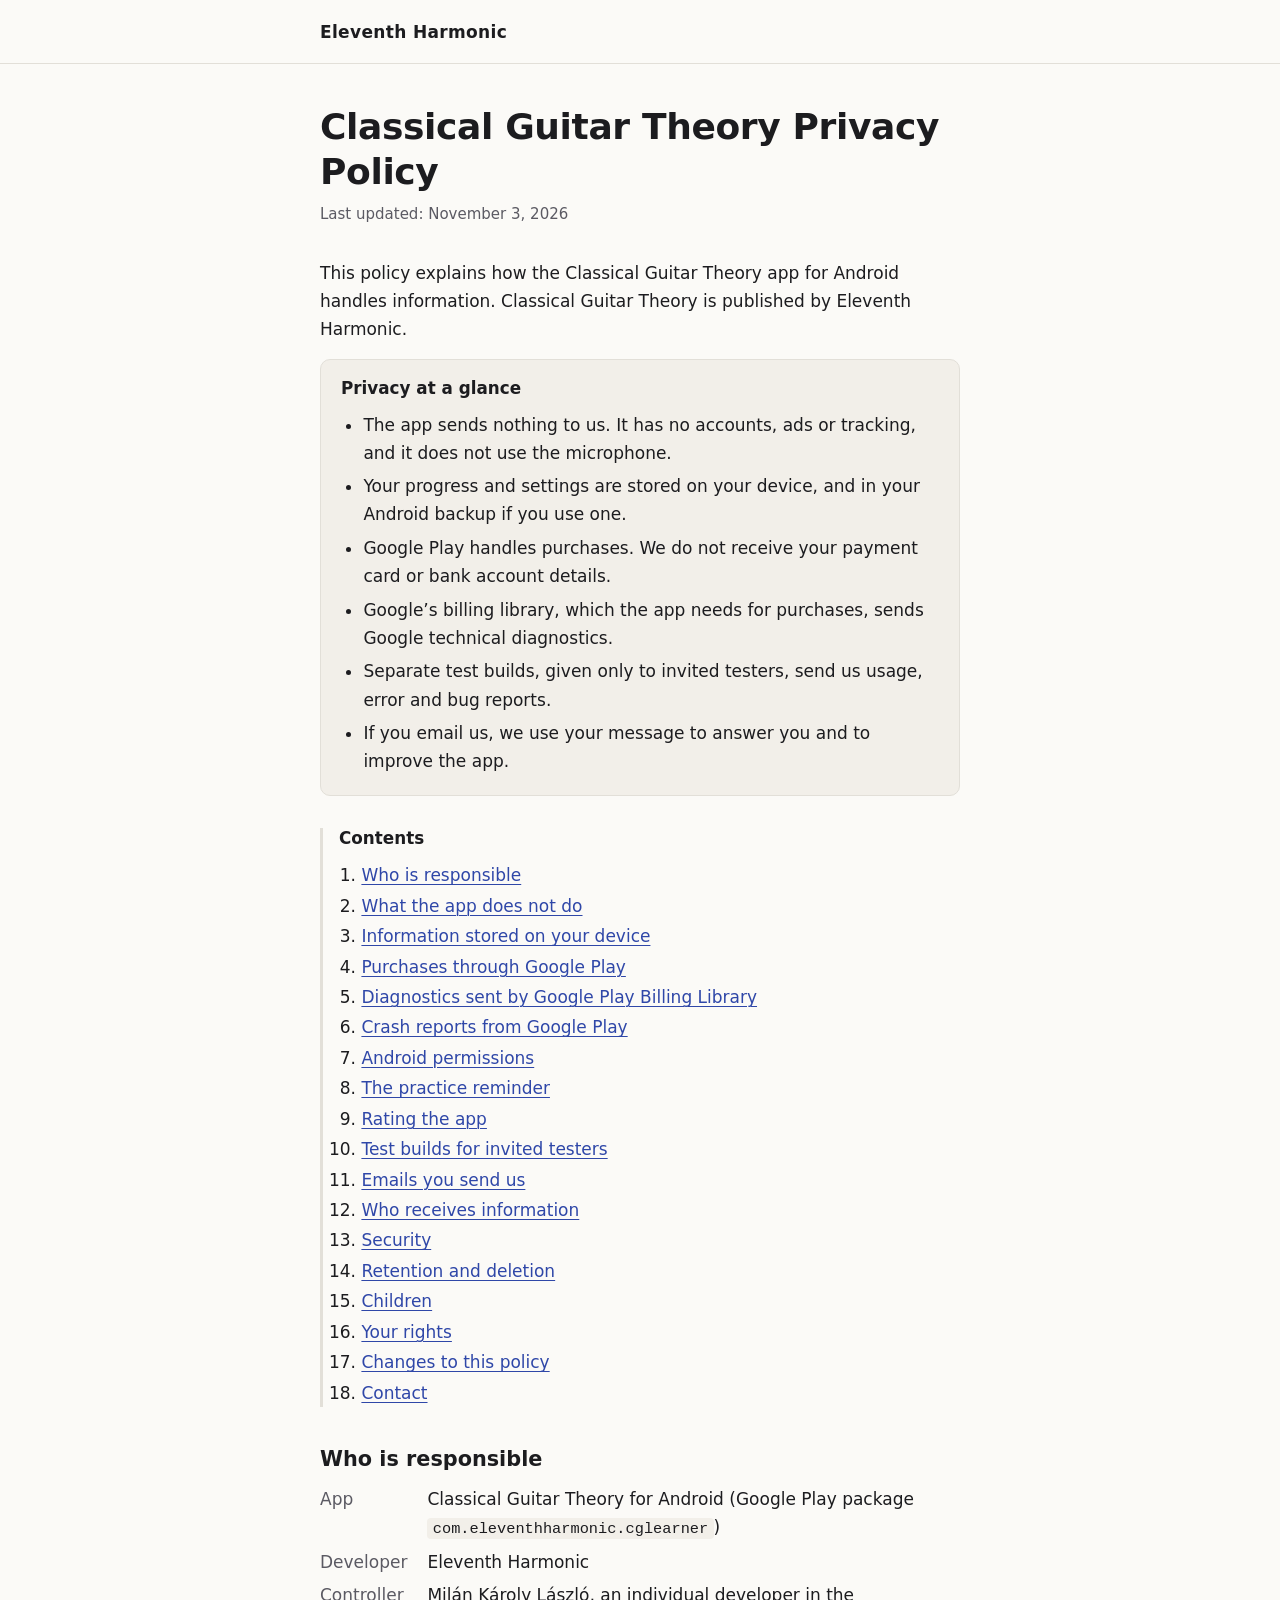
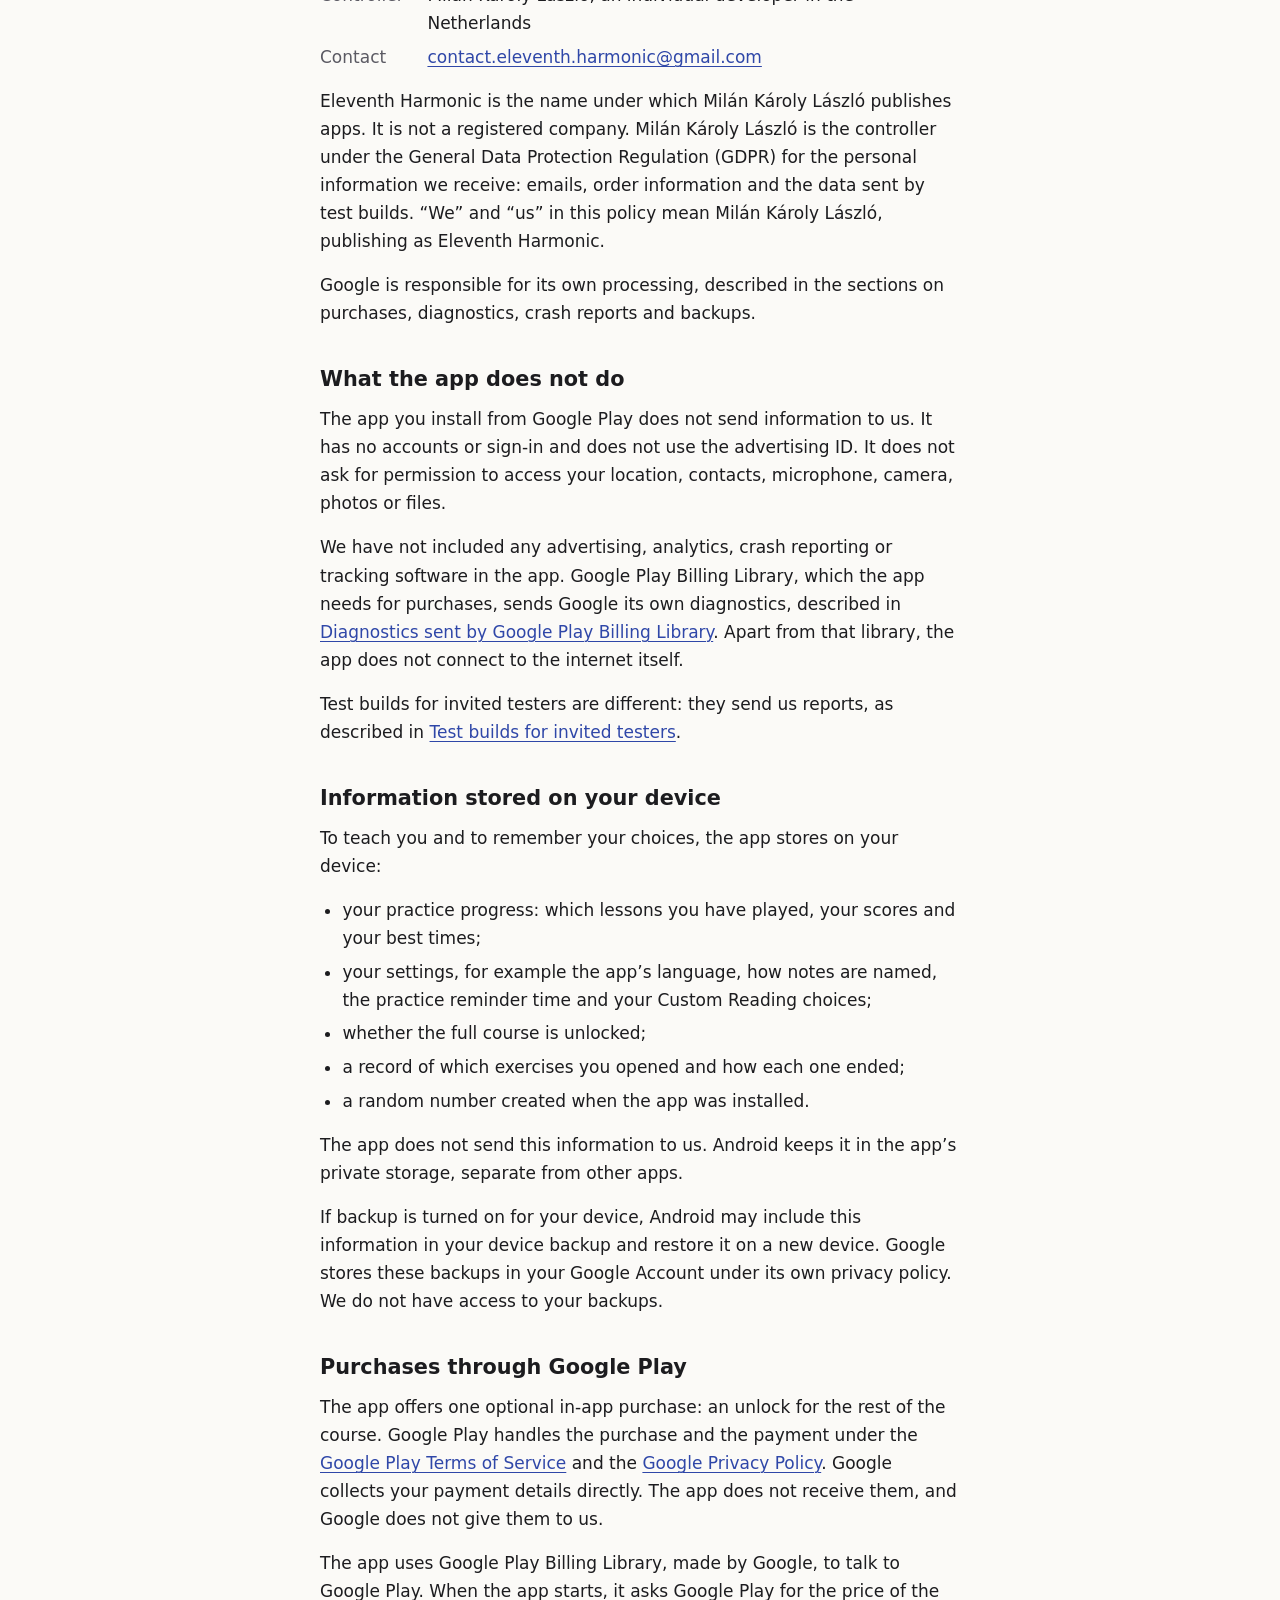
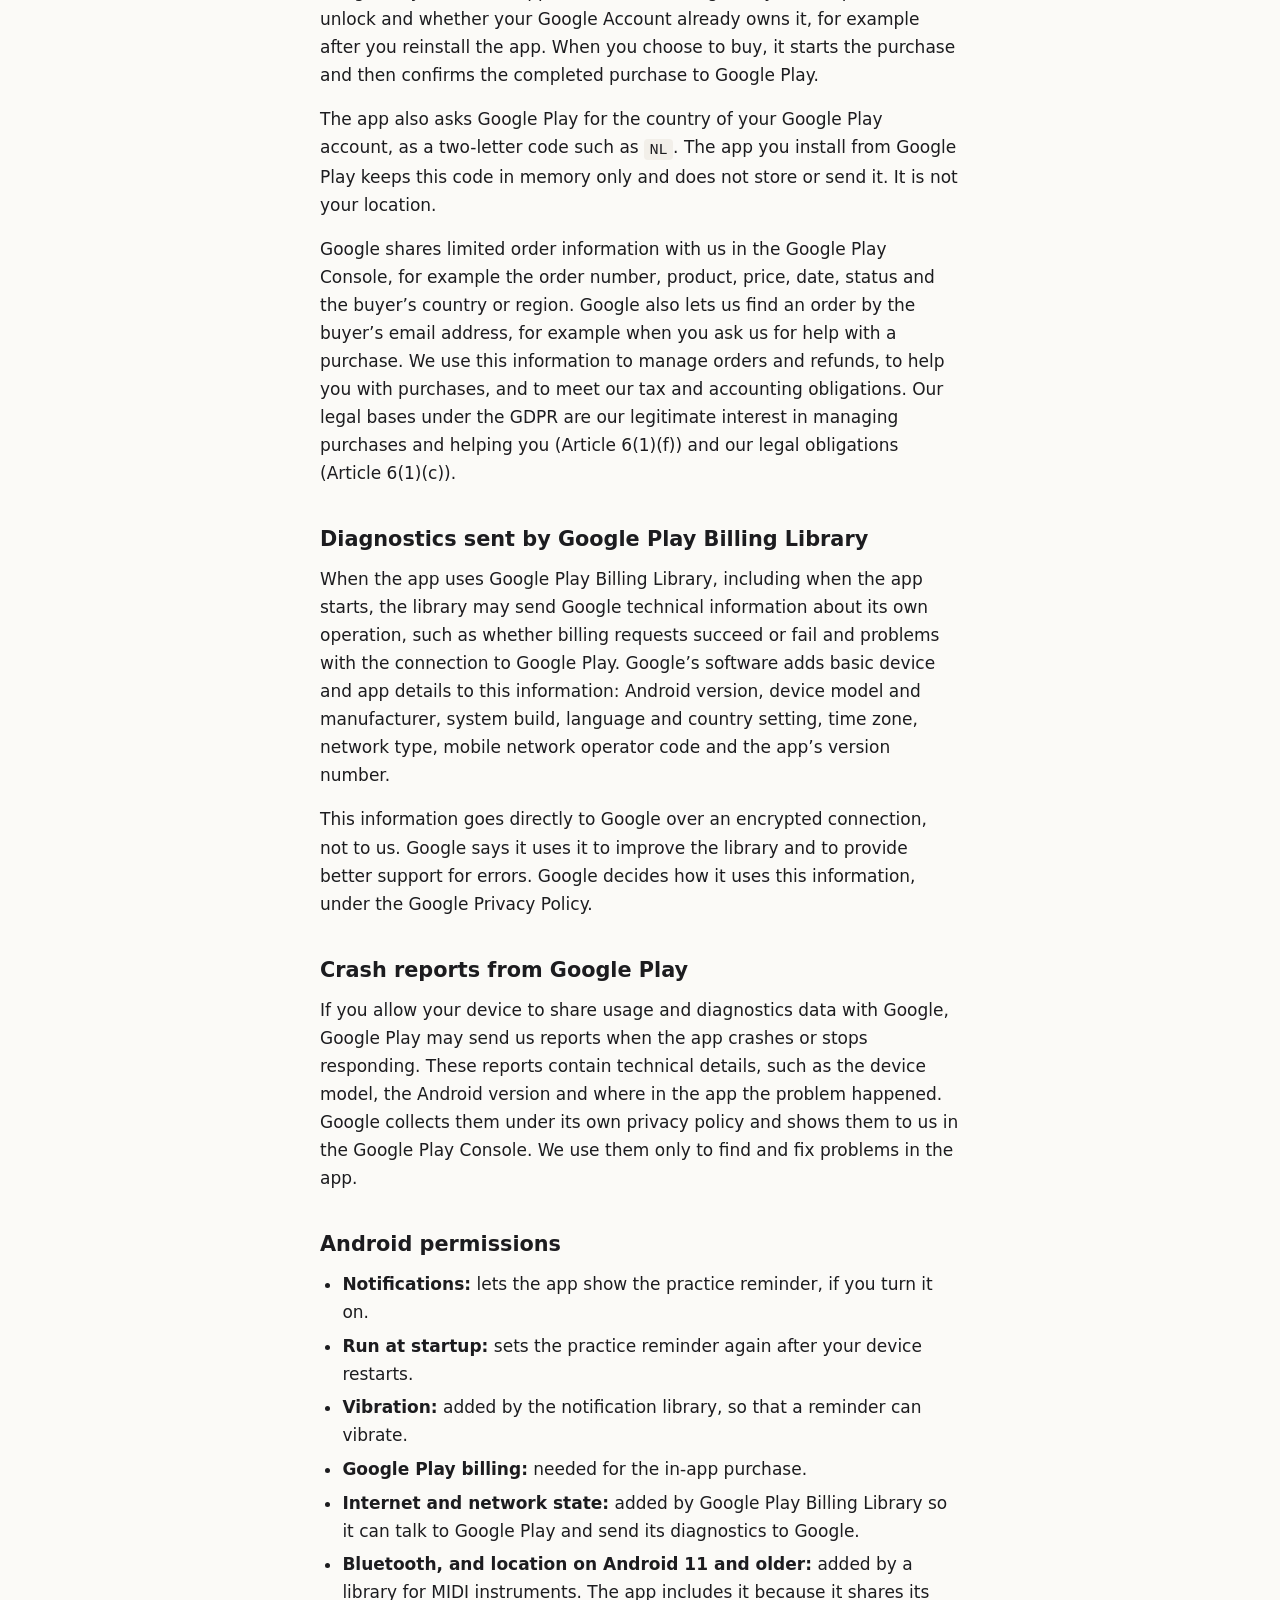
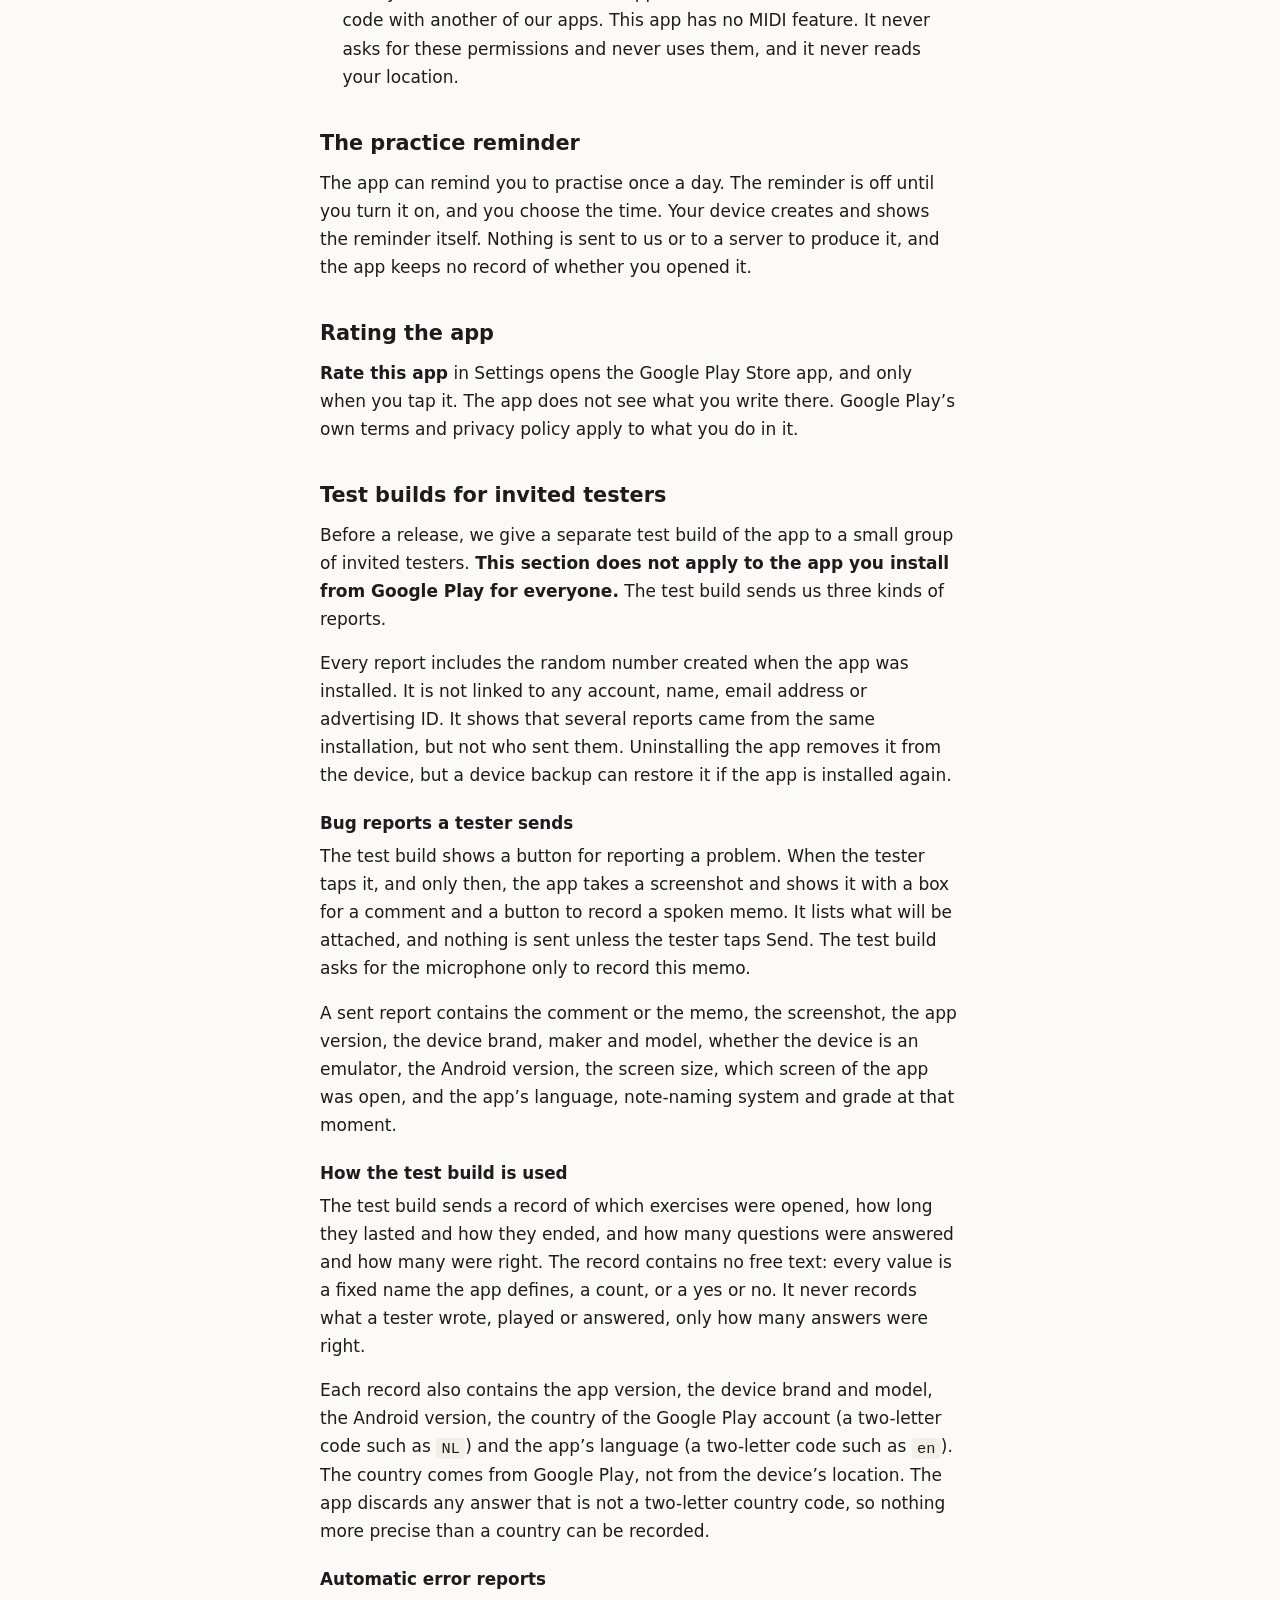
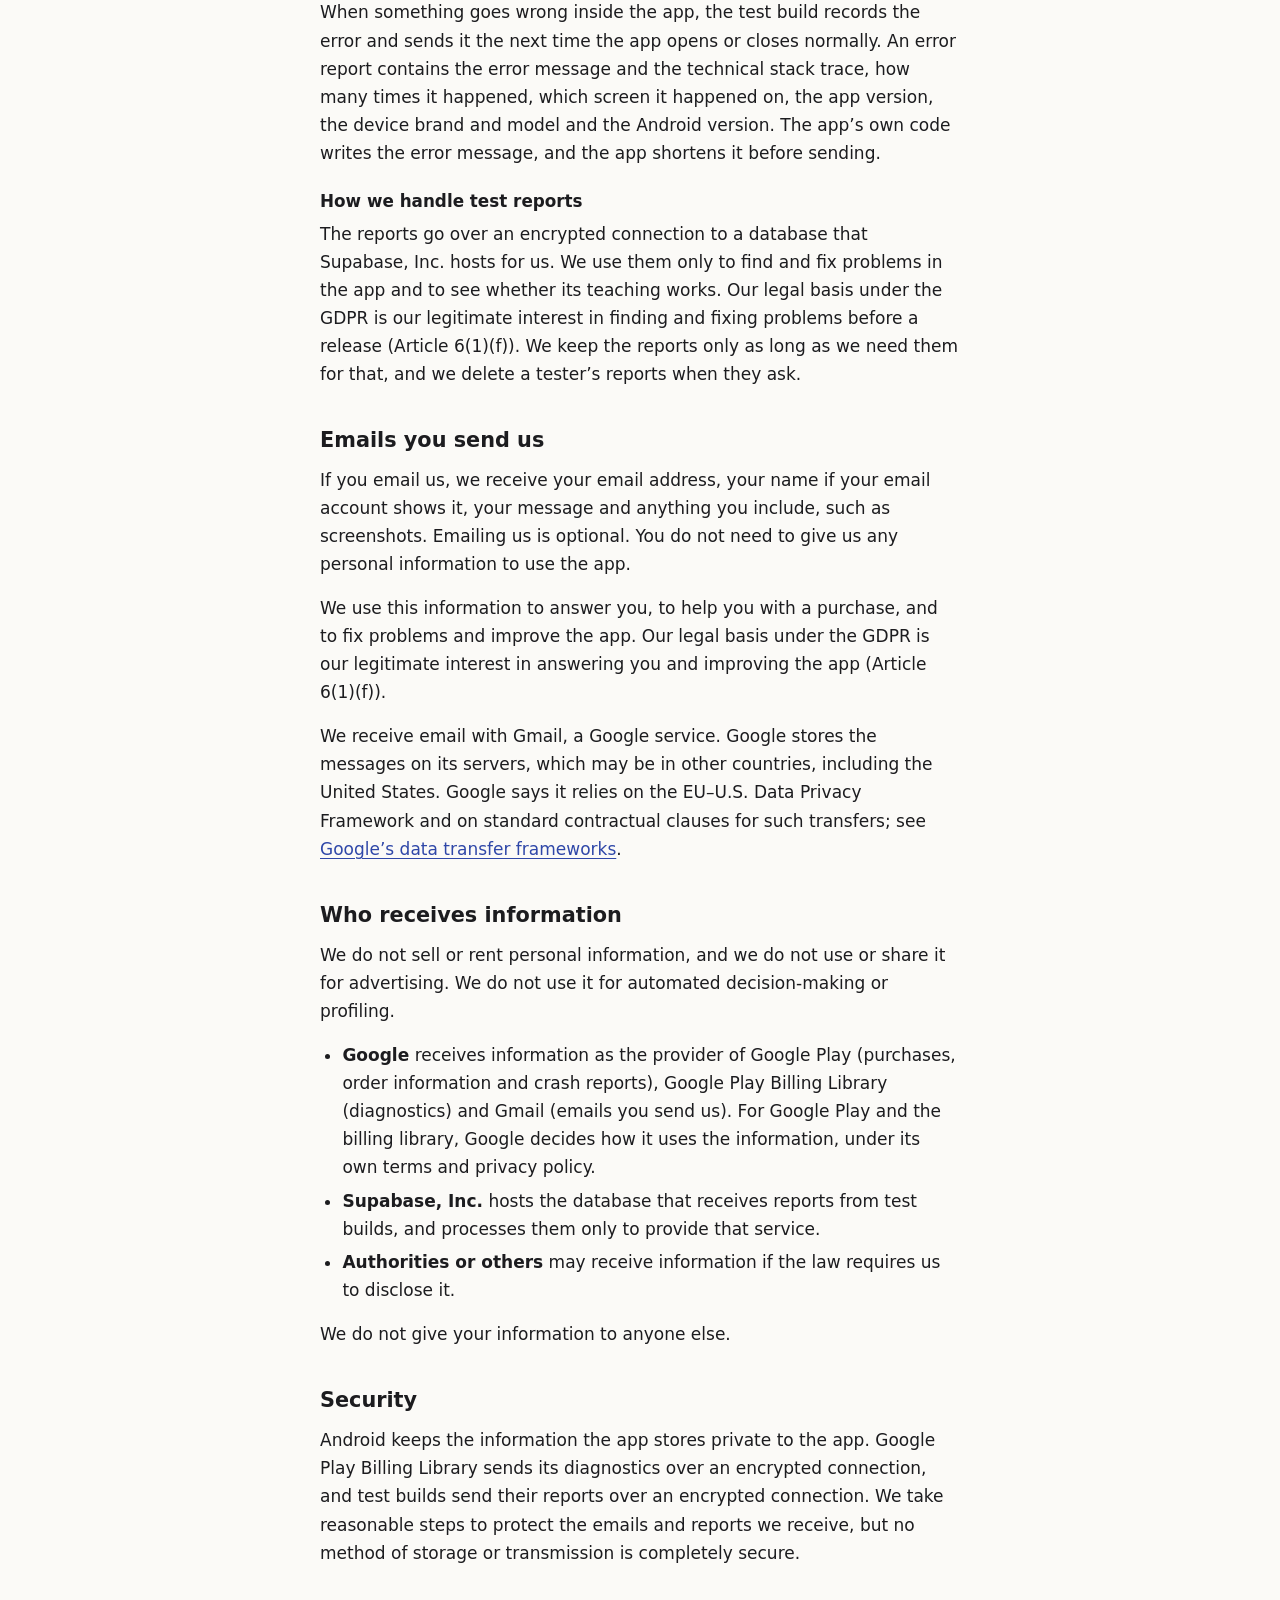
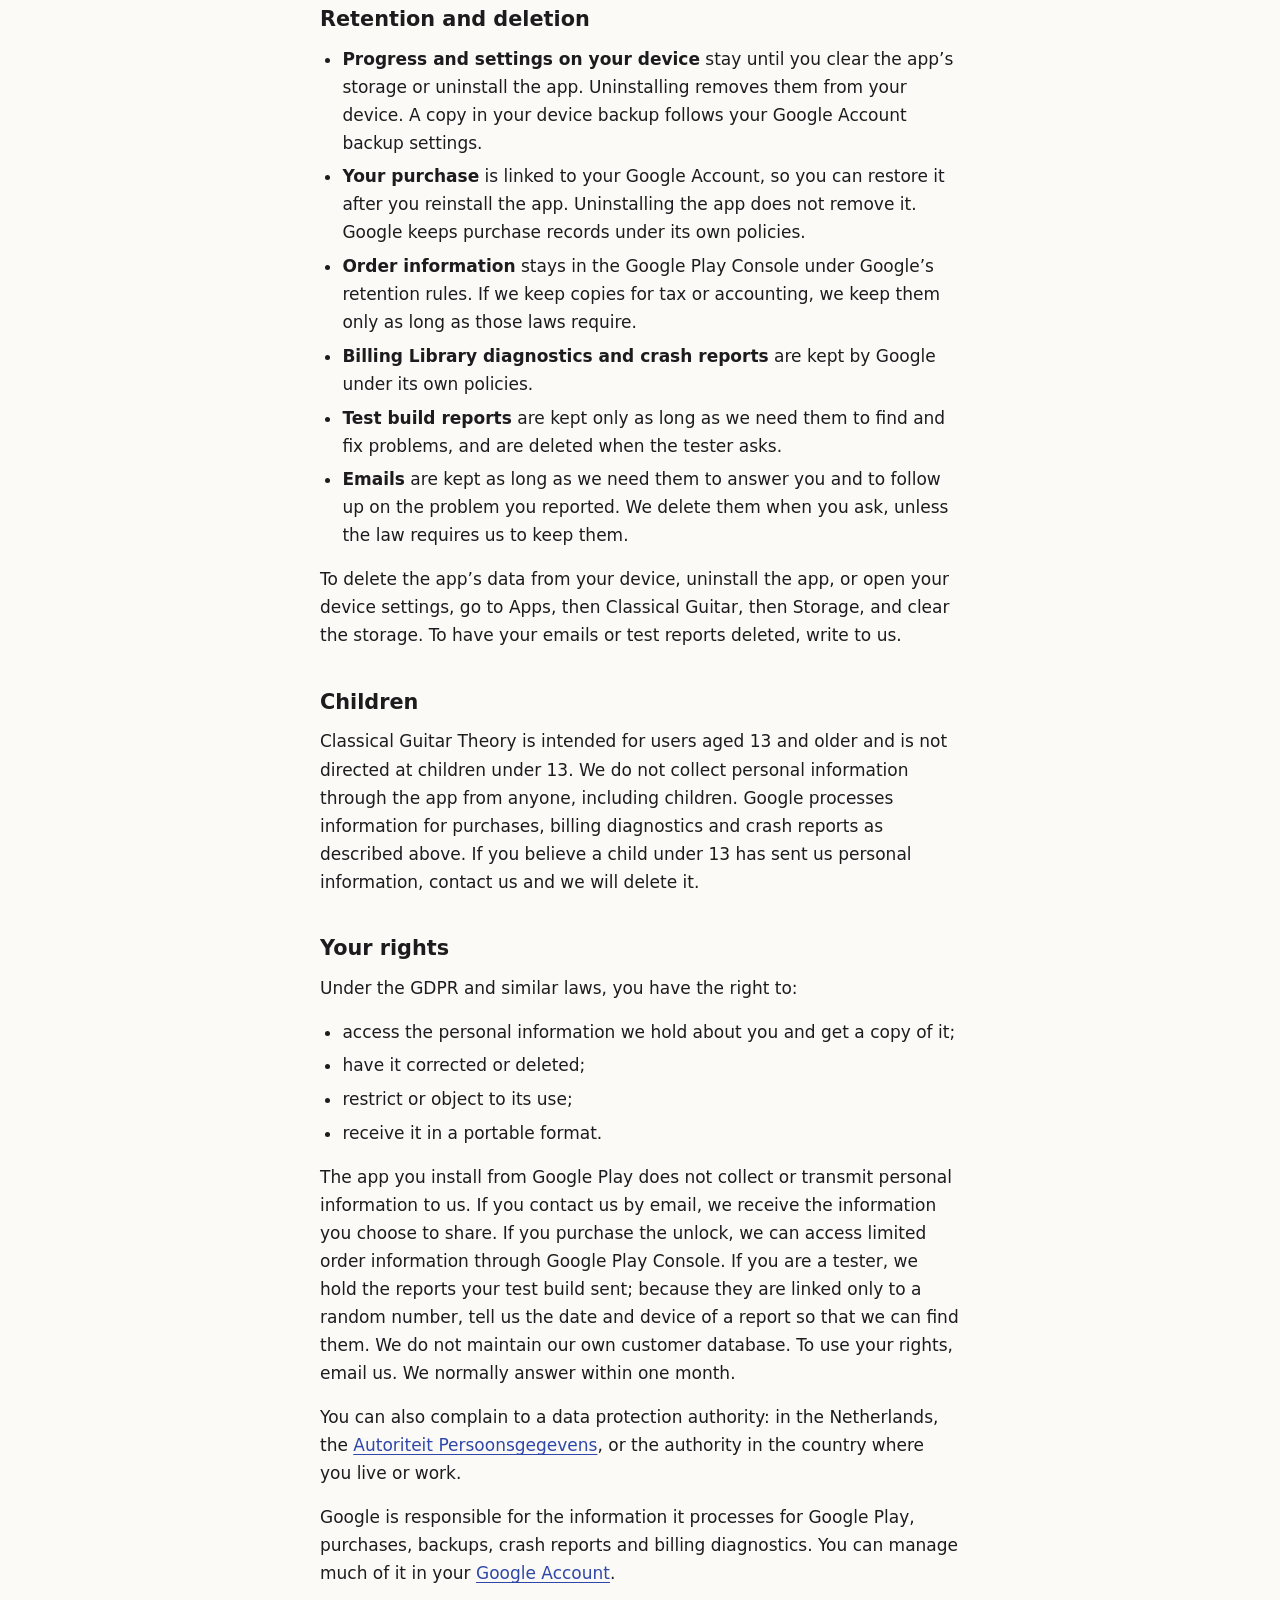
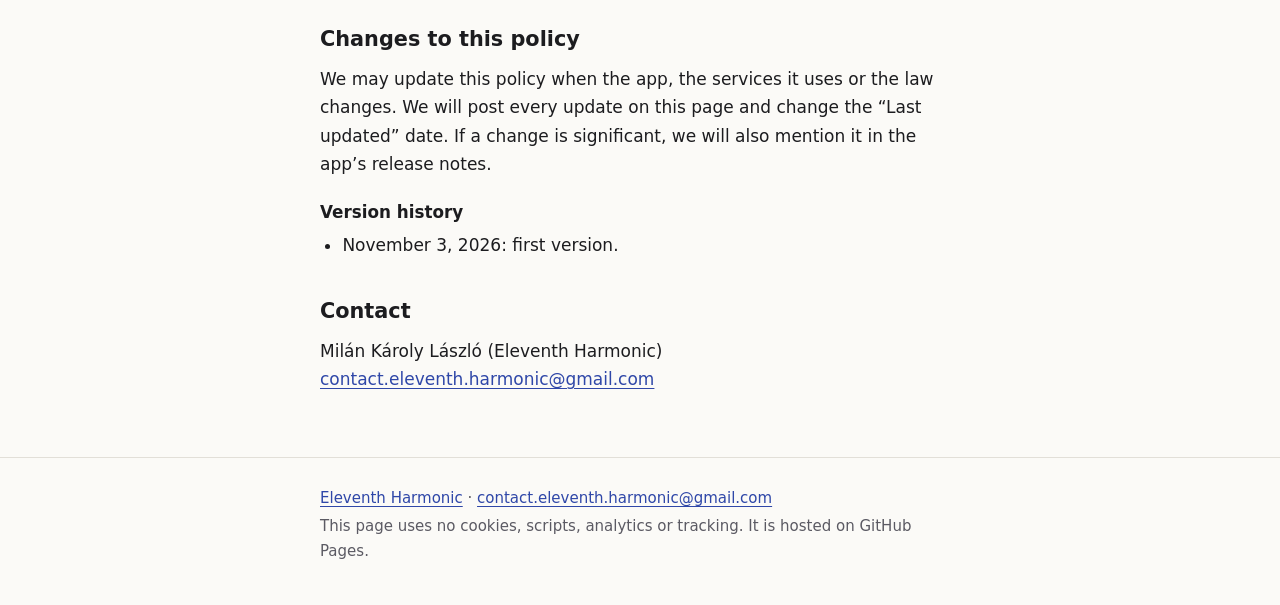
==== classical-guitar-theory/privacy/index.html @ ba1bc0c9 "Privacy policy: Classical Guitar Theory Co-Authored-By: Claude Opus 5.5 <noreply@anthropic.com>" ====
<!doctype html>
<html lang="en">
<head>
  <meta charset="utf-8">
  <meta name="viewport" content="width=device-width, initial-scale=1">
  <meta name="color-scheme" content="light dark">
  <title>Classical Guitar Theory Privacy Policy · Eleventh Harmonic</title>
  <meta name="description" content="How the Classical Guitar Theory app for Android handles your information.">
  <link rel="canonical" href="https://eleventh-harmonic.github.io/classical-guitar-theory/privacy/">
  <link rel="icon" href="../../assets/favicon.svg" type="image/svg+xml">
  <link rel="stylesheet" href="../../assets/style.css">
</head>
<body>
  <a class="skip-link" href="#main">Skip to content</a>

  <header class="site-header">
    <div class="wrap">
      <a class="brand" href="../../">Eleventh Harmonic</a>
    </div>
  </header>

  <main id="main" class="wrap">
    <h1>Classical Guitar Theory Privacy Policy</h1>
    <p class="meta">Last updated: <time datetime="2026-11-03">November 3, 2026</time></p>

    <p>This policy explains how the Classical Guitar Theory app for Android handles information. Classical Guitar Theory is published by Eleventh Harmonic.</p>

    <section class="summary" aria-labelledby="summary">
      <h2 id="summary">Privacy at a glance</h2>
      <ul>
        <li>The app sends nothing to us. It has no accounts, ads or tracking, and it does not use the microphone.</li>
        <li>Your progress and settings are stored on your device, and in your Android backup if you use one.</li>
        <li>Google Play handles purchases. We do not receive your payment card or bank account details.</li>
        <li>Google’s billing library, which the app needs for purchases, sends Google technical diagnostics.</li>
        <li>Separate test builds, given only to invited testers, send us usage, error and bug reports.</li>
        <li>If you email us, we use your message to answer you and to improve the app.</li>
      </ul>
    </section>

    <nav class="toc" aria-labelledby="contents">
      <h2 id="contents">Contents</h2>
      <ol>
        <li><a href="#who-we-are">Who is responsible</a></li>
        <li><a href="#not-collected">What the app does not do</a></li>
        <li><a href="#on-device">Information stored on your device</a></li>
        <li><a href="#purchases">Purchases through Google Play</a></li>
        <li><a href="#billing-diagnostics">Diagnostics sent by Google Play Billing Library</a></li>
        <li><a href="#crash-reports">Crash reports from Google Play</a></li>
        <li><a href="#permissions">Android permissions</a></li>
        <li><a href="#notifications">The practice reminder</a></li>
        <li><a href="#links">Rating the app</a></li>
        <li><a href="#test-builds">Test builds for invited testers</a></li>
        <li><a href="#email">Emails you send us</a></li>
        <li><a href="#recipients">Who receives information</a></li>
        <li><a href="#security">Security</a></li>
        <li><a href="#retention">Retention and deletion</a></li>
        <li><a href="#children">Children</a></li>
        <li><a href="#rights">Your rights</a></li>
        <li><a href="#changes">Changes to this policy</a></li>
        <li><a href="#contact">Contact</a></li>
      </ol>
    </nav>

    <h2 id="who-we-are">Who is responsible</h2>
    <dl class="facts">
      <dt>App</dt>
      <dd>Classical Guitar Theory for Android (Google Play package <code>com.eleventhharmonic.cglearner</code>)</dd>
      <dt>Developer</dt>
      <dd>Eleventh Harmonic</dd>
      <dt>Controller</dt>
      <dd>Milán Károly László, an individual developer in the Netherlands</dd>
      <dt>Contact</dt>
      <dd><a href="mailto:contact.eleventh.harmonic@gmail.com">contact.eleventh.harmonic@gmail.com</a></dd>
    </dl>
    <p>Eleventh Harmonic is the name under which Milán Károly László publishes apps. It is not a registered company. Milán Károly László is the controller under the General Data Protection Regulation (GDPR) for the personal information we receive: emails, order information and the data sent by test builds. “We” and “us” in this policy mean Milán Károly László, publishing as Eleventh Harmonic.</p>
    <p>Google is responsible for its own processing, described in the sections on purchases, diagnostics, crash reports and backups.</p>

    <h2 id="not-collected">What the app does not do</h2>
    <p>The app you install from Google Play does not send information to us. It has no accounts or sign-in and does not use the advertising ID. It does not ask for permission to access your location, contacts, microphone, camera, photos or files.</p>
    <p>We have not included any advertising, analytics, crash reporting or tracking software in the app. Google Play Billing Library, which the app needs for purchases, sends Google its own diagnostics, described in <a href="#billing-diagnostics">Diagnostics sent by Google Play Billing Library</a>. Apart from that library, the app does not connect to the internet itself.</p>
    <p>Test builds for invited testers are different: they send us reports, as described in <a href="#test-builds">Test builds for invited testers</a>.</p>

    <h2 id="on-device">Information stored on your device</h2>
    <p>To teach you and to remember your choices, the app stores on your device:</p>
    <ul>
      <li>your practice progress: which lessons you have played, your scores and your best times;</li>
      <li>your settings, for example the app’s language, how notes are named, the practice reminder time and your Custom Reading choices;</li>
      <li>whether the full course is unlocked;</li>
      <li>a record of which exercises you opened and how each one ended;</li>
      <li>a random number created when the app was installed.</li>
    </ul>
    <p>The app does not send this information to us. Android keeps it in the app’s private storage, separate from other apps.</p>
    <p>If backup is turned on for your device, Android may include this information in your device backup and restore it on a new device. Google stores these backups in your Google Account under its own privacy policy. We do not have access to your backups.</p>

    <h2 id="purchases">Purchases through Google Play</h2>
    <p>The app offers one optional in-app purchase: an unlock for the rest of the course. Google Play handles the purchase and the payment under the <a href="https://play.google.com/about/play-terms/">Google Play Terms of Service</a> and the <a href="https://policies.google.com/privacy">Google Privacy Policy</a>. Google collects your payment details directly. The app does not receive them, and Google does not give them to us.</p>
    <p>The app uses Google Play Billing Library, made by Google, to talk to Google Play. When the app starts, it asks Google Play for the price of the unlock and whether your Google Account already owns it, for example after you reinstall the app. When you choose to buy, it starts the purchase and then confirms the completed purchase to Google Play.</p>
    <p>The app also asks Google Play for the country of your Google Play account, as a two-letter code such as <code>NL</code>. The app you install from Google Play keeps this code in memory only and does not store or send it. It is not your location.</p>
    <p>Google shares limited order information with us in the Google Play Console, for example the order number, product, price, date, status and the buyer’s country or region. Google also lets us find an order by the buyer’s email address, for example when you ask us for help with a purchase. We use this information to manage orders and refunds, to help you with purchases, and to meet our tax and accounting obligations. Our legal bases under the GDPR are our legitimate interest in managing purchases and helping you (Article 6(1)(f)) and our legal obligations (Article 6(1)(c)).</p>

    <h2 id="billing-diagnostics">Diagnostics sent by Google Play Billing Library</h2>
    <p>When the app uses Google Play Billing Library, including when the app starts, the library may send Google technical information about its own operation, such as whether billing requests succeed or fail and problems with the connection to Google Play. Google’s software adds basic device and app details to this information: Android version, device model and manufacturer, system build, language and country setting, time zone, network type, mobile network operator code and the app’s version number.</p>
    <p>This information goes directly to Google over an encrypted connection, not to us. Google says it uses it to improve the library and to provide better support for errors. Google decides how it uses this information, under the Google Privacy Policy.</p>

    <h2 id="crash-reports">Crash reports from Google Play</h2>
    <p>If you allow your device to share usage and diagnostics data with Google, Google Play may send us reports when the app crashes or stops responding. These reports contain technical details, such as the device model, the Android version and where in the app the problem happened. Google collects them under its own privacy policy and shows them to us in the Google Play Console. We use them only to find and fix problems in the app.</p>

    <h2 id="permissions">Android permissions</h2>
    <ul>
      <li><strong>Notifications:</strong> lets the app show the practice reminder, if you turn it on.</li>
      <li><strong>Run at startup:</strong> sets the practice reminder again after your device restarts.</li>
      <li><strong>Vibration:</strong> added by the notification library, so that a reminder can vibrate.</li>
      <li><strong>Google Play billing:</strong> needed for the in-app purchase.</li>
      <li><strong>Internet and network state:</strong> added by Google Play Billing Library so it can talk to Google Play and send its diagnostics to Google.</li>
      <li><strong>Bluetooth, and location on Android 11 and older:</strong> added by a library for MIDI instruments. The app includes it because it shares its code with another of our apps. This app has no MIDI feature. It never asks for these permissions and never uses them, and it never reads your location.</li>
    </ul>

    <h2 id="notifications">The practice reminder</h2>
    <p>The app can remind you to practise once a day. The reminder is off until you turn it on, and you choose the time. Your device creates and shows the reminder itself. Nothing is sent to us or to a server to produce it, and the app keeps no record of whether you opened it.</p>

    <h2 id="links">Rating the app</h2>
    <p><strong>Rate this app</strong> in Settings opens the Google Play Store app, and only when you tap it. The app does not see what you write there. Google Play’s own terms and privacy policy apply to what you do in it.</p>

    <h2 id="test-builds">Test builds for invited testers</h2>
    <p>Before a release, we give a separate test build of the app to a small group of invited testers. <strong>This section does not apply to the app you install from Google Play for everyone.</strong> The test build sends us three kinds of reports.</p>
    <p>Every report includes the random number created when the app was installed. It is not linked to any account, name, email address or advertising ID. It shows that several reports came from the same installation, but not who sent them. Uninstalling the app removes it from the device, but a device backup can restore it if the app is installed again.</p>

    <h3 id="test-bug-reports">Bug reports a tester sends</h3>
    <p>The test build shows a button for reporting a problem. When the tester taps it, and only then, the app takes a screenshot and shows it with a box for a comment and a button to record a spoken memo. It lists what will be attached, and nothing is sent unless the tester taps Send. The test build asks for the microphone only to record this memo.</p>
    <p>A sent report contains the comment or the memo, the screenshot, the app version, the device brand, maker and model, whether the device is an emulator, the Android version, the screen size, which screen of the app was open, and the app’s language, note-naming system and grade at that moment.</p>

    <h3 id="test-usage">How the test build is used</h3>
    <p>The test build sends a record of which exercises were opened, how long they lasted and how they ended, and how many questions were answered and how many were right. The record contains no free text: every value is a fixed name the app defines, a count, or a yes or no. It never records what a tester wrote, played or answered, only how many answers were right.</p>
    <p>Each record also contains the app version, the device brand and model, the Android version, the country of the Google Play account (a two-letter code such as <code>NL</code>) and the app’s language (a two-letter code such as <code>en</code>). The country comes from Google Play, not from the device’s location. The app discards any answer that is not a two-letter country code, so nothing more precise than a country can be recorded.</p>

    <h3 id="test-errors">Automatic error reports</h3>
    <p>When something goes wrong inside the app, the test build records the error and sends it the next time the app opens or closes normally. An error report contains the error message and the technical stack trace, how many times it happened, which screen it happened on, the app version, the device brand and model and the Android version. The app’s own code writes the error message, and the app shortens it before sending.</p>

    <h3 id="test-processing">How we handle test reports</h3>
    <p>The reports go over an encrypted connection to a database that Supabase, Inc. hosts for us. We use them only to find and fix problems in the app and to see whether its teaching works. Our legal basis under the GDPR is our legitimate interest in finding and fixing problems before a release (Article 6(1)(f)). We keep the reports only as long as we need them for that, and we delete a tester’s reports when they ask.</p>

    <h2 id="email">Emails you send us</h2>
    <p>If you email us, we receive your email address, your name if your email account shows it, your message and anything you include, such as screenshots. Emailing us is optional. You do not need to give us any personal information to use the app.</p>
    <p>We use this information to answer you, to help you with a purchase, and to fix problems and improve the app. Our legal basis under the GDPR is our legitimate interest in answering you and improving the app (Article 6(1)(f)).</p>
    <p>We receive email with Gmail, a Google service. Google stores the messages on its servers, which may be in other countries, including the United States. Google says it relies on the EU–U.S. Data Privacy Framework and on standard contractual clauses for such transfers; see <a href="https://policies.google.com/privacy/frameworks">Google’s data transfer frameworks</a>.</p>

    <h2 id="recipients">Who receives information</h2>
    <p>We do not sell or rent personal information, and we do not use or share it for advertising. We do not use it for automated decision-making or profiling.</p>
    <ul>
      <li><strong>Google</strong> receives information as the provider of Google Play (purchases, order information and crash reports), Google Play Billing Library (diagnostics) and Gmail (emails you send us). For Google Play and the billing library, Google decides how it uses the information, under its own terms and privacy policy.</li>
      <li><strong>Supabase, Inc.</strong> hosts the database that receives reports from test builds, and processes them only to provide that service.</li>
      <li><strong>Authorities or others</strong> may receive information if the law requires us to disclose it.</li>
    </ul>
    <p>We do not give your information to anyone else.</p>

    <h2 id="security">Security</h2>
    <p>Android keeps the information the app stores private to the app. Google Play Billing Library sends its diagnostics over an encrypted connection, and test builds send their reports over an encrypted connection. We take reasonable steps to protect the emails and reports we receive, but no method of storage or transmission is completely secure.</p>

    <h2 id="retention">Retention and deletion</h2>
    <ul>
      <li><strong>Progress and settings on your device</strong> stay until you clear the app’s storage or uninstall the app. Uninstalling removes them from your device. A copy in your device backup follows your Google Account backup settings.</li>
      <li><strong>Your purchase</strong> is linked to your Google Account, so you can restore it after you reinstall the app. Uninstalling the app does not remove it. Google keeps purchase records under its own policies.</li>
      <li><strong>Order information</strong> stays in the Google Play Console under Google’s retention rules. If we keep copies for tax or accounting, we keep them only as long as those laws require.</li>
      <li><strong>Billing Library diagnostics and crash reports</strong> are kept by Google under its own policies.</li>
      <li><strong>Test build reports</strong> are kept only as long as we need them to find and fix problems, and are deleted when the tester asks.</li>
      <li><strong>Emails</strong> are kept as long as we need them to answer you and to follow up on the problem you reported. We delete them when you ask, unless the law requires us to keep them.</li>
    </ul>
    <p>To delete the app’s data from your device, uninstall the app, or open your device settings, go to Apps, then Classical Guitar, then Storage, and clear the storage. To have your emails or test reports deleted, write to us.</p>

    <h2 id="children">Children</h2>
    <p>Classical Guitar Theory is intended for users aged 13 and older and is not directed at children under 13. We do not collect personal information through the app from anyone, including children. Google processes information for purchases, billing diagnostics and crash reports as described above. If you believe a child under 13 has sent us personal information, contact us and we will delete it.</p>

    <h2 id="rights">Your rights</h2>
    <p>Under the GDPR and similar laws, you have the right to:</p>
    <ul>
      <li>access the personal information we hold about you and get a copy of it;</li>
      <li>have it corrected or deleted;</li>
      <li>restrict or object to its use;</li>
      <li>receive it in a portable format.</li>
    </ul>
    <p>The app you install from Google Play does not collect or transmit personal information to us. If you contact us by email, we receive the information you choose to share. If you purchase the unlock, we can access limited order information through Google Play Console. If you are a tester, we hold the reports your test build sent; because they are linked only to a random number, tell us the date and device of a report so that we can find them. We do not maintain our own customer database. To use your rights, email us. We normally answer within one month.</p>
    <p>You can also complain to a data protection authority: in the Netherlands, the <a href="https://autoriteitpersoonsgegevens.nl/en">Autoriteit Persoonsgegevens</a>, or the authority in the country where you live or work.</p>
    <p>Google is responsible for the information it processes for Google Play, purchases, backups, crash reports and billing diagnostics. You can manage much of it in your <a href="https://myaccount.google.com/">Google Account</a>.</p>

    <h2 id="changes">Changes to this policy</h2>
    <p>We may update this policy when the app, the services it uses or the law changes. We will post every update on this page and change the “Last updated” date. If a change is significant, we will also mention it in the app’s release notes.</p>
    <h3 id="history">Version history</h3>
    <ul>
      <li><time datetime="2026-11-03">November 3, 2026</time>: first version.</li>
    </ul>

    <h2 id="contact">Contact</h2>
    <p>Milán Károly László (Eleventh Harmonic)<br>
      <a href="mailto:contact.eleventh.harmonic@gmail.com">contact.eleventh.harmonic@gmail.com</a></p>
  </main>

  <footer class="site-footer">
    <div class="wrap">
      <p><a href="../../">Eleventh Harmonic</a> · <a href="mailto:contact.eleventh.harmonic@gmail.com">contact.eleventh.harmonic@gmail.com</a></p>
      <p>This page uses no cookies, scripts, analytics or tracking. It is hosted on GitHub Pages.</p>
    </div>
  </footer>
</body>
</html>
---- assets/style.css ----
/* Eleventh Harmonic legal pages. Plain CSS: no web fonts, no scripts. */

:root {
  color-scheme: light dark;
  --bg: #fbfaf7;
  --fg: #1c1c1f;
  --muted: #5b5a63;
  --accent: #2f47a8;
  --accent-hover: #1f3285;
  --border: #e2dfd8;
  --surface: #f2efe9;
  --focus: #2f47a8;
}

@media (prefers-color-scheme: dark) {
  :root {
    --bg: #131316;
    --fg: #e9e7e3;
    --muted: #a6a4ad;
    --accent: #9fb2ff;
    --accent-hover: #c3cfff;
    --border: #2d2d33;
    --surface: #1c1c21;
    --focus: #9fb2ff;
  }
}

*,
*::before,
*::after {
  box-sizing: border-box;
}

html {
  -webkit-text-size-adjust: 100%;
  text-size-adjust: 100%;
}

body {
  margin: 0;
  background: var(--bg);
  color: var(--fg);
  font-family: system-ui, -apple-system, "Segoe UI", Roboto, "Helvetica Neue",
    Arial, sans-serif;
  font-size: 1.0625rem;
  line-height: 1.65;
  overflow-wrap: break-word;
}

.skip-link {
  position: absolute;
  left: 1rem;
  top: -3rem;
  padding: 0.5rem 0.75rem;
  background: var(--fg);
  color: var(--bg);
  border-radius: 6px;
  z-index: 1;
}

.skip-link:focus {
  top: 1rem;
}

.wrap {
  max-width: 42rem;
  margin: 0 auto;
  padding-left: 1rem;
  padding-right: 1rem;
}

/* Header and footer */

.site-header {
  border-bottom: 1px solid var(--border);
}

.site-header .wrap {
  padding-top: 1.1rem;
  padding-bottom: 1.1rem;
}

.brand {
  color: var(--fg);
  font-weight: 600;
  letter-spacing: 0.02em;
  text-decoration: none;
}

.brand:hover {
  color: var(--accent);
}

main {
  padding-top: 2.5rem;
  padding-bottom: 3rem;
}

.site-footer {
  border-top: 1px solid var(--border);
  color: var(--muted);
  font-size: 0.9375rem;
}

.site-footer .wrap {
  padding-top: 1.5rem;
  padding-bottom: 2.5rem;
}

.site-footer p {
  margin: 0.25rem 0;
}

/* Text */

h1,
h2,
h3 {
  line-height: 1.25;
  font-weight: 650;
}

h1 {
  font-size: clamp(1.75rem, 1.4rem + 1.6vw, 2.25rem);
  margin: 0 0 0.5rem;
  letter-spacing: -0.01em;
}

h2 {
  font-size: 1.3rem;
  margin: 2.5rem 0 0.75rem;
  scroll-margin-top: 1rem;
}

h3 {
  font-size: 1.05rem;
  margin: 1.5rem 0 0.5rem;
}

p,
ul,
ol {
  margin: 0 0 1rem;
}

ul,
ol {
  padding-left: 1.4rem;
}

li + li {
  margin-top: 0.35rem;
}

a {
  color: var(--accent);
  text-decoration-thickness: 1px;
  text-underline-offset: 0.18em;
}

a:hover {
  color: var(--accent-hover);
}

a:focus-visible {
  outline: 2px solid var(--focus);
  outline-offset: 2px;
  border-radius: 2px;
}

code {
  font-family: ui-monospace, SFMono-Regular, Menlo, Consolas, monospace;
  font-size: 0.9em;
  background: var(--surface);
  padding: 0.1em 0.35em;
  border-radius: 4px;
}

.lead {
  font-size: 1.15rem;
  color: var(--muted);
  margin-bottom: 2rem;
}

.meta {
  color: var(--muted);
  font-size: 0.9375rem;
  margin-bottom: 2rem;
}

/* Boxes */

.summary {
  background: var(--surface);
  border: 1px solid var(--border);
  border-radius: 10px;
  padding: 1.1rem 1.25rem 0.25rem;
  margin: 0 0 2rem;
}

.summary h2 {
  margin-top: 0;
  font-size: 1.05rem;
}

.toc {
  border-left: 3px solid var(--border);
  padding-left: 1rem;
  margin: 0 0 2rem;
}

.toc h2 {
  margin-top: 0;
  font-size: 1.05rem;
}

.toc ol {
  margin-bottom: 0;
}

.toc li + li {
  margin-top: 0.15rem;
}

.facts {
  display: grid;
  grid-template-columns: max-content 1fr;
  gap: 0.35rem 1.25rem;
  margin: 0 0 1rem;
}

.facts dt {
  color: var(--muted);
}

.facts dd {
  margin: 0;
}

@media (max-width: 30rem) {
  .facts {
    grid-template-columns: 1fr;
    gap: 0;
  }

  .facts dd {
    margin-bottom: 0.6rem;
  }
}

/* App list on the home page */

.apps {
  list-style: none;
  padding: 0;
  margin: 0 0 2rem;
}

.app {
  border: 1px solid var(--border);
  border-radius: 10px;
  padding: 1rem 1.25rem;
}

.app + .app {
  margin-top: 0.75rem;
}

.app h3 {
  margin: 0 0 0.25rem;
}

.app p {
  margin: 0 0 0.5rem;
  color: var(--muted);
}

.app p:last-child {
  margin-bottom: 0;
}

@media print {
  .skip-link,
  .toc {
    display: none;
  }

  body {
    background: #fff;
    color: #000;
  }

  a {
    color: #000;
  }
}
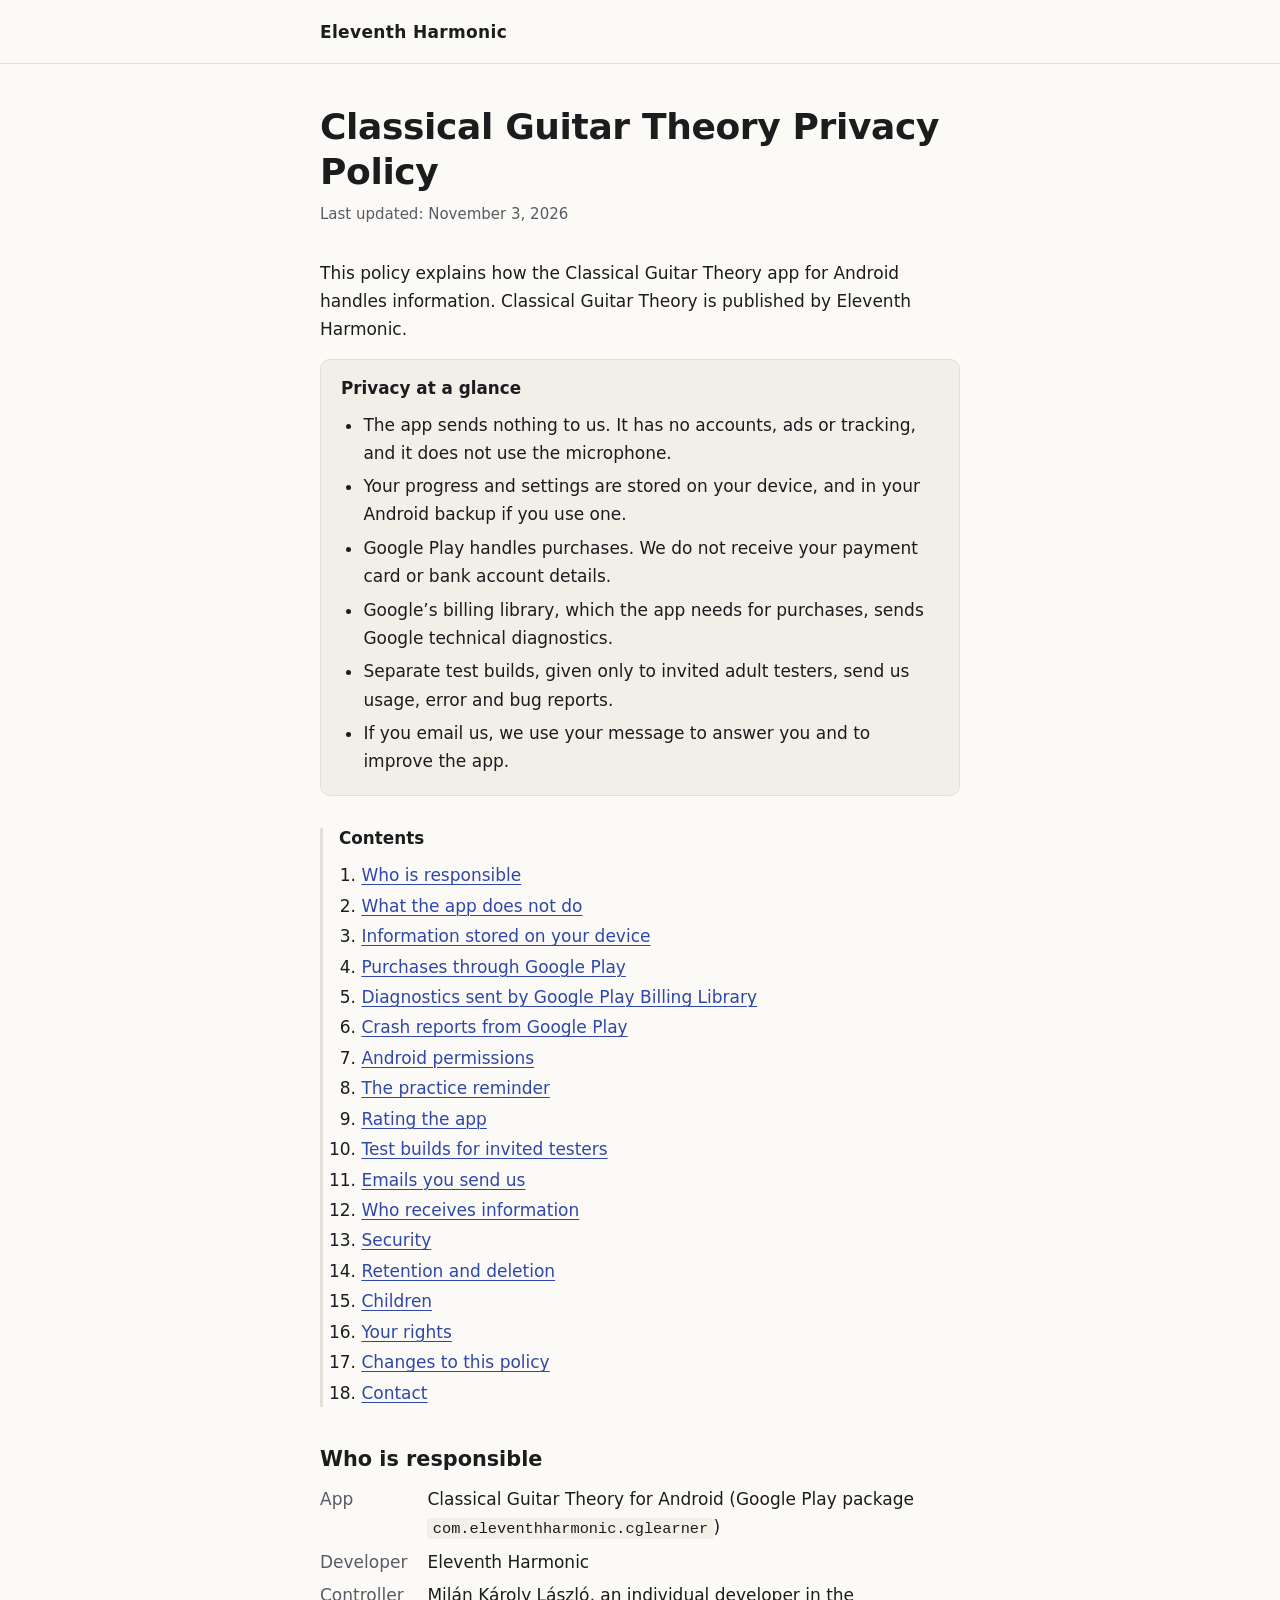
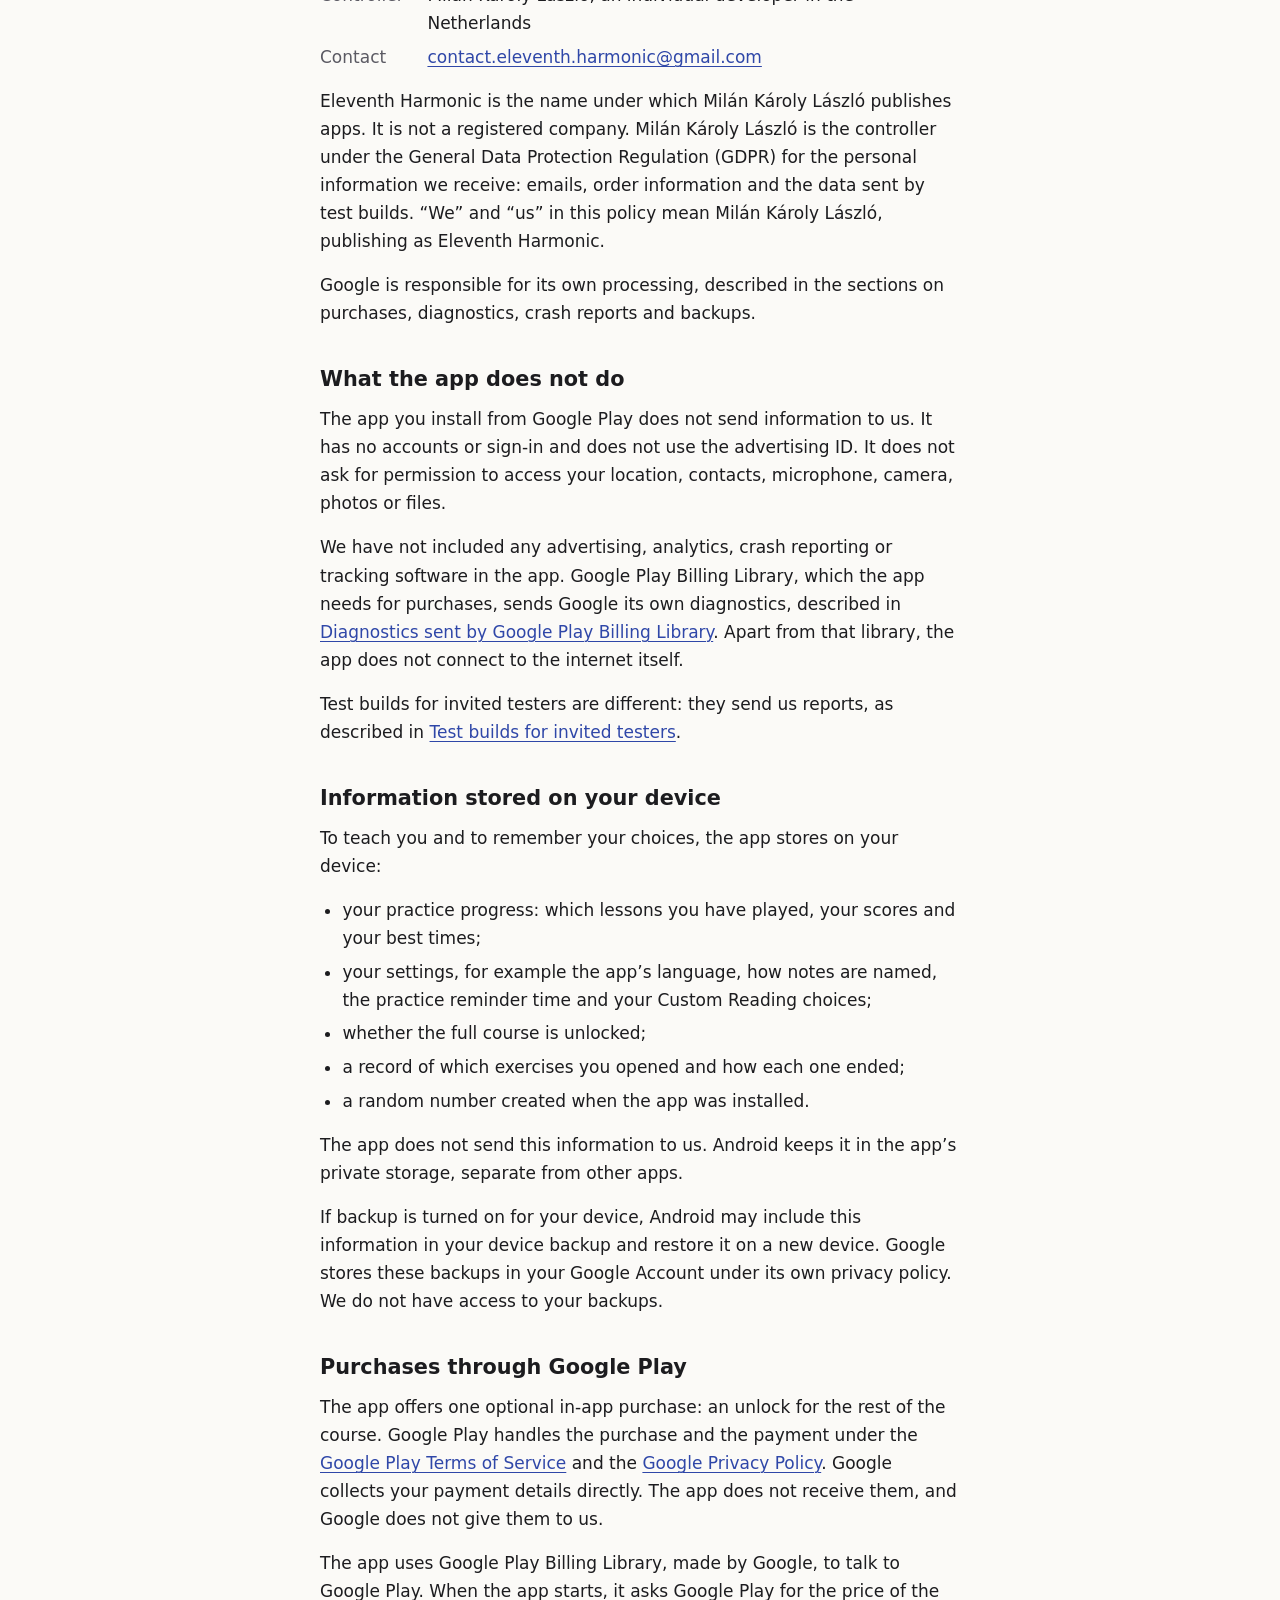
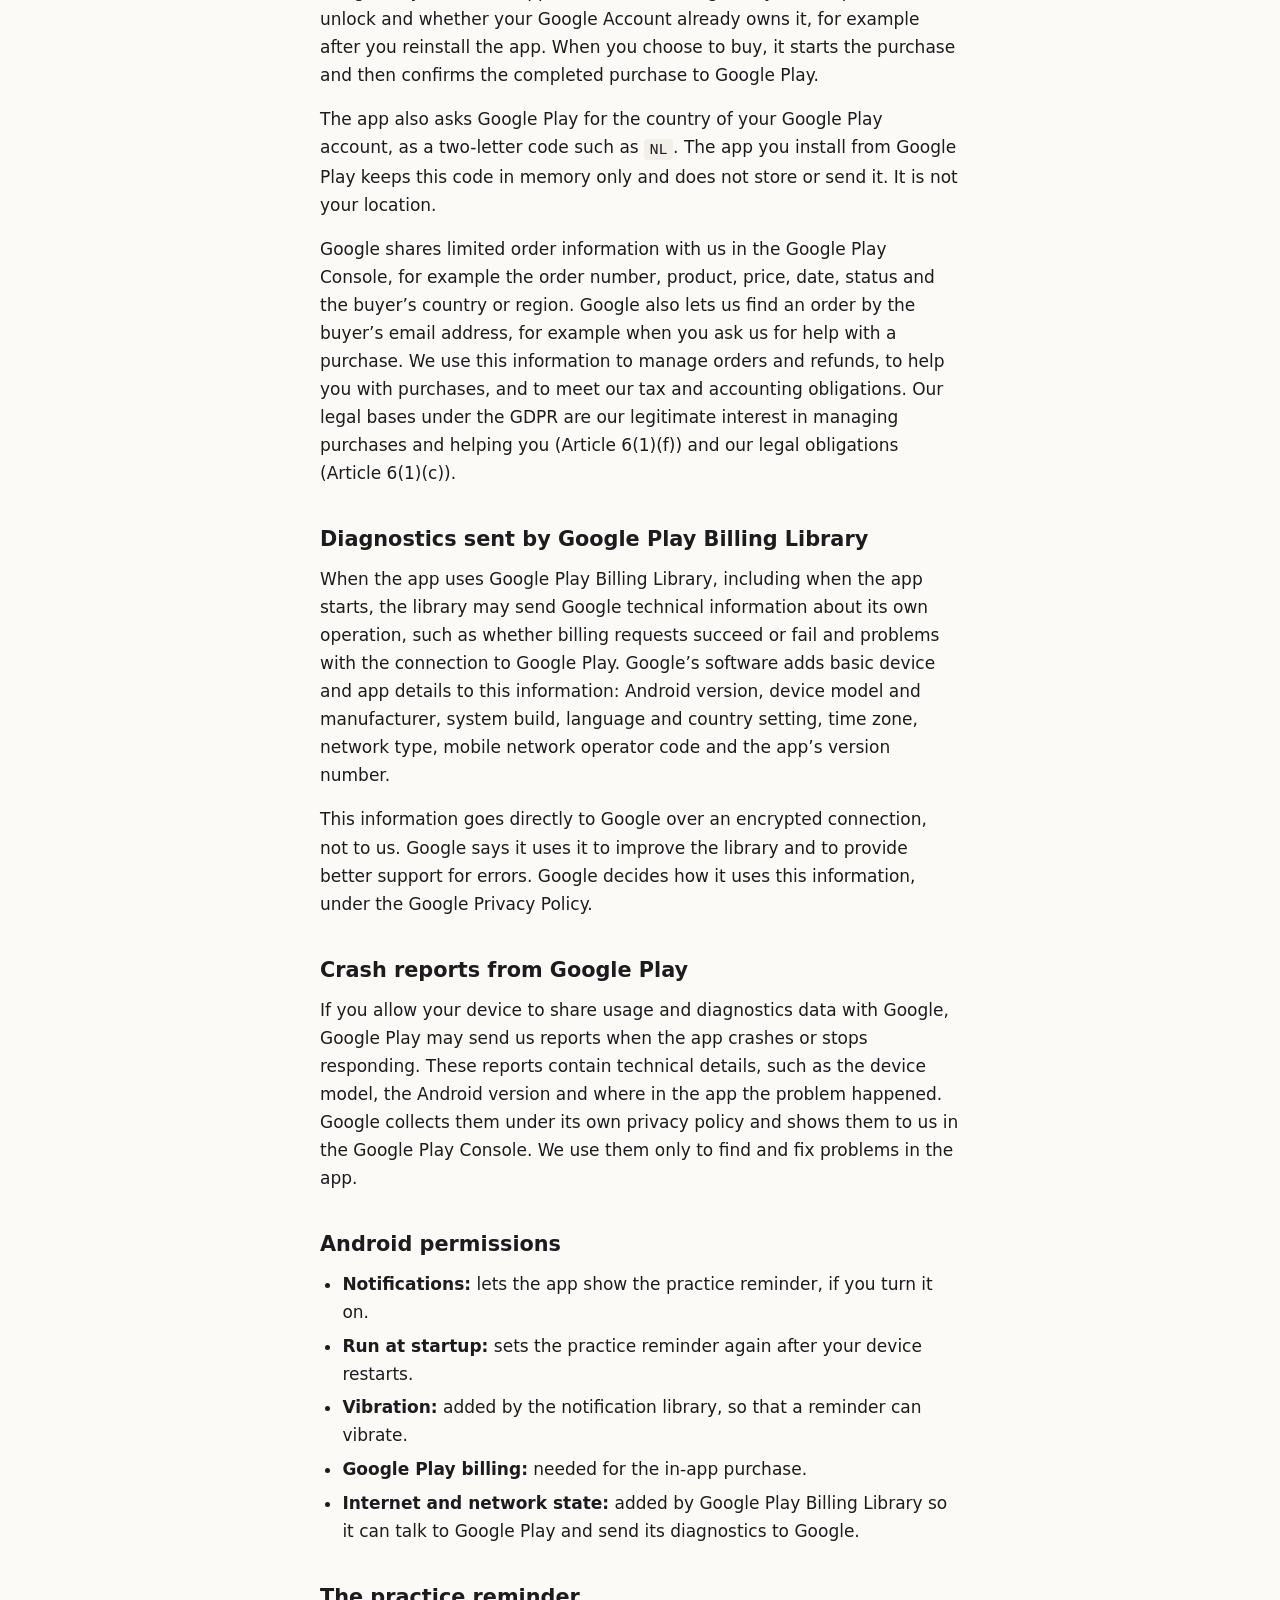
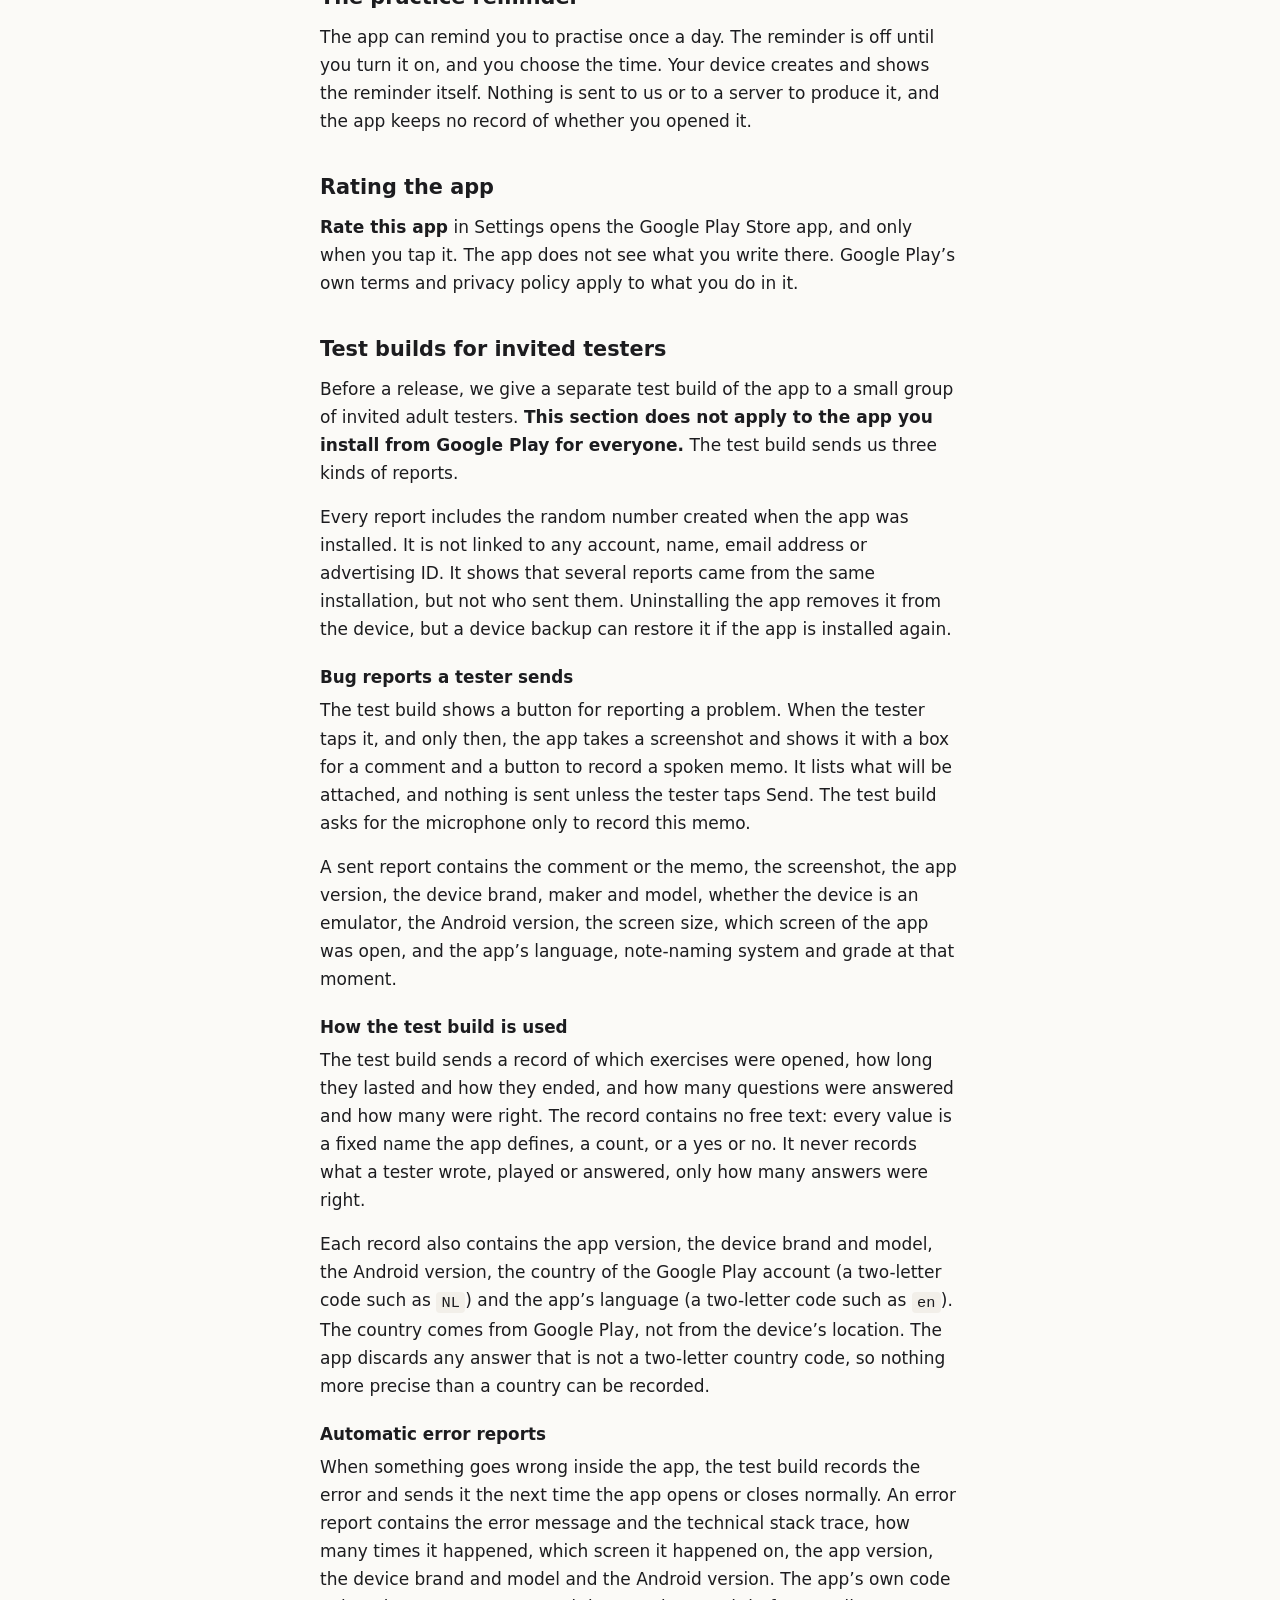
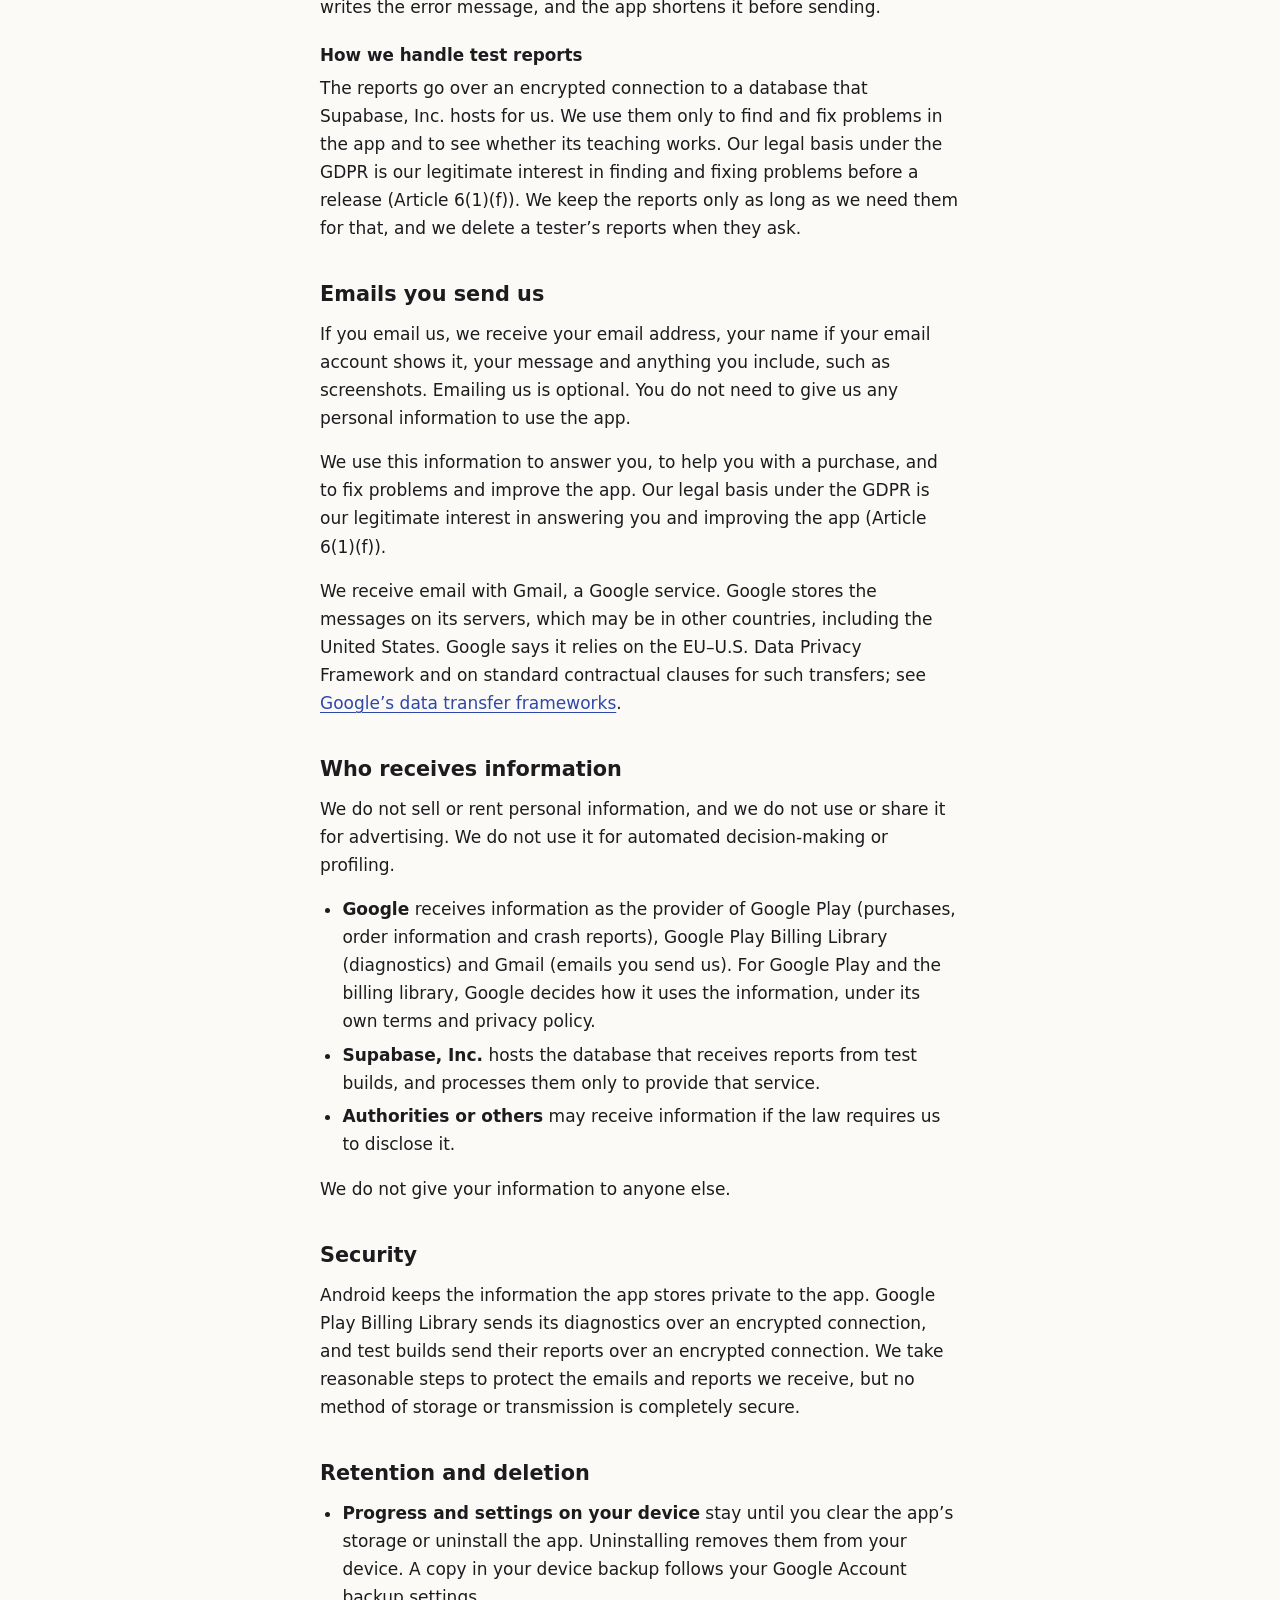
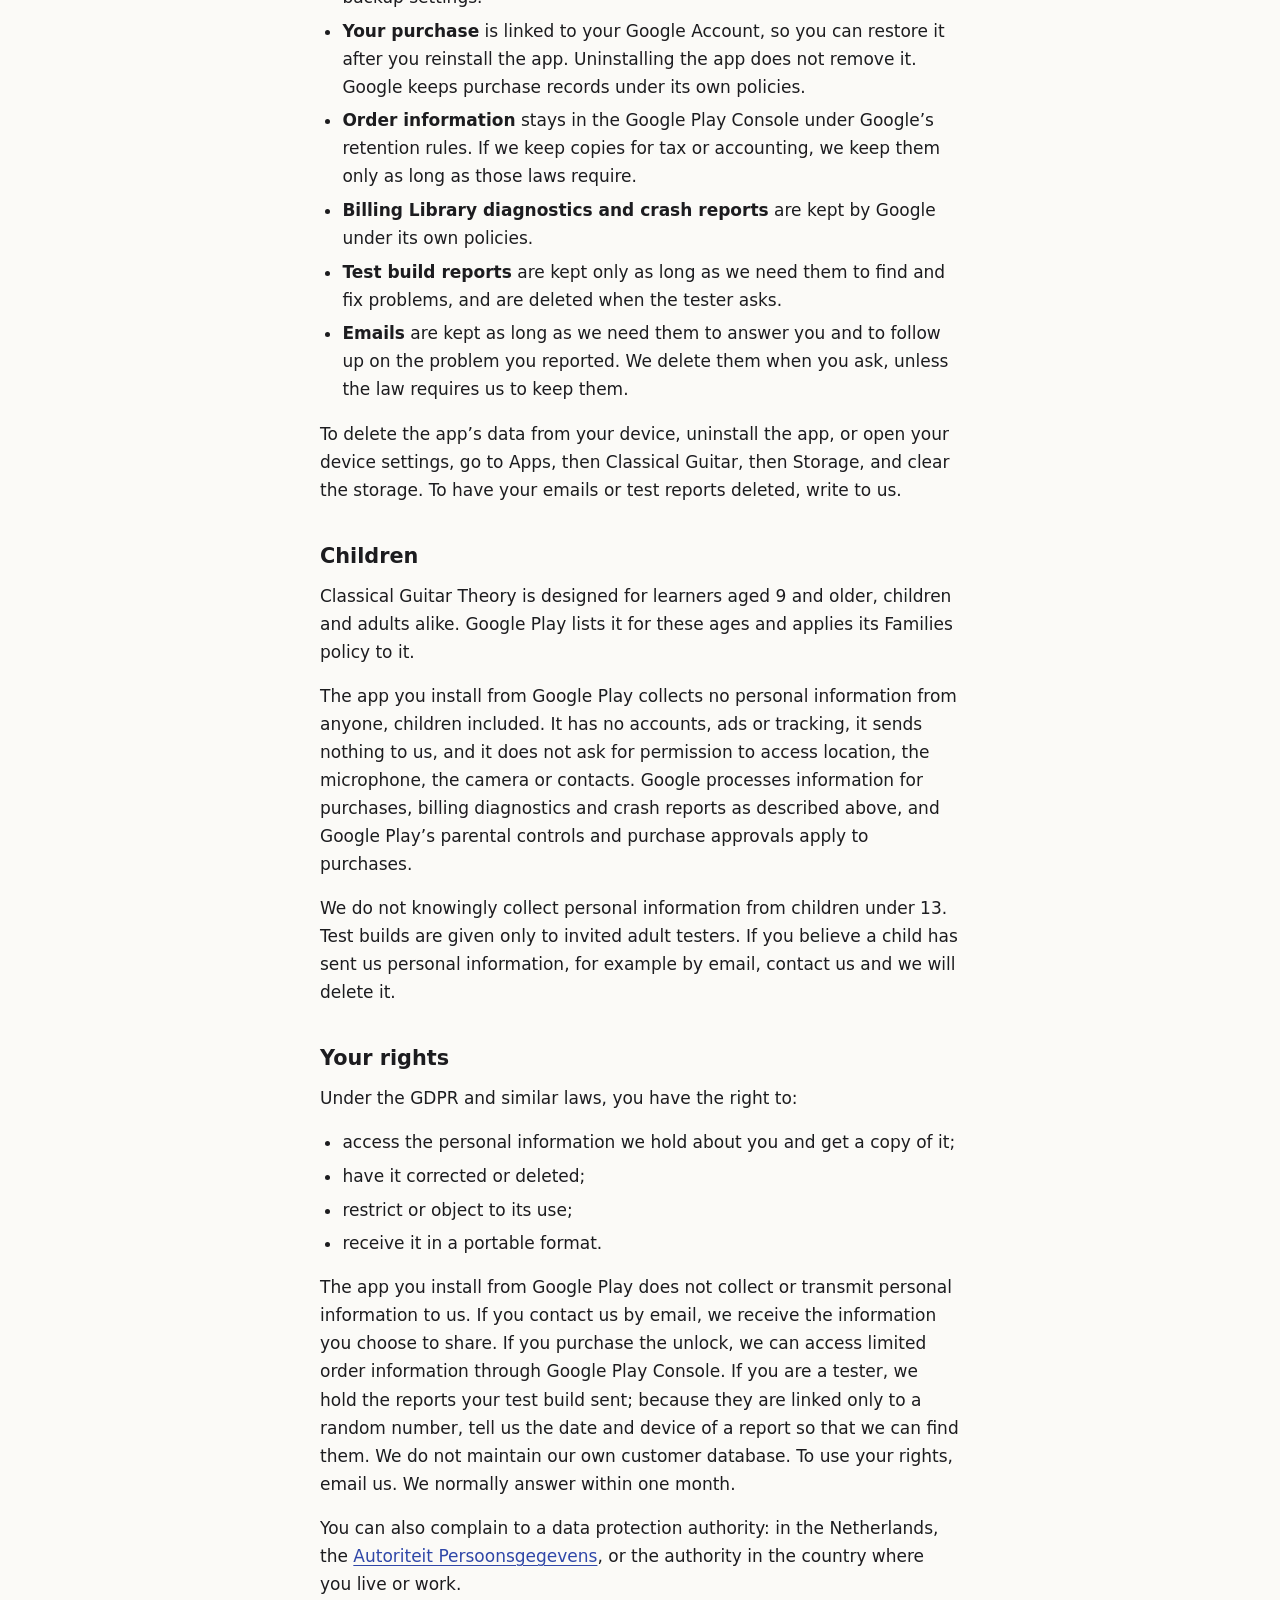
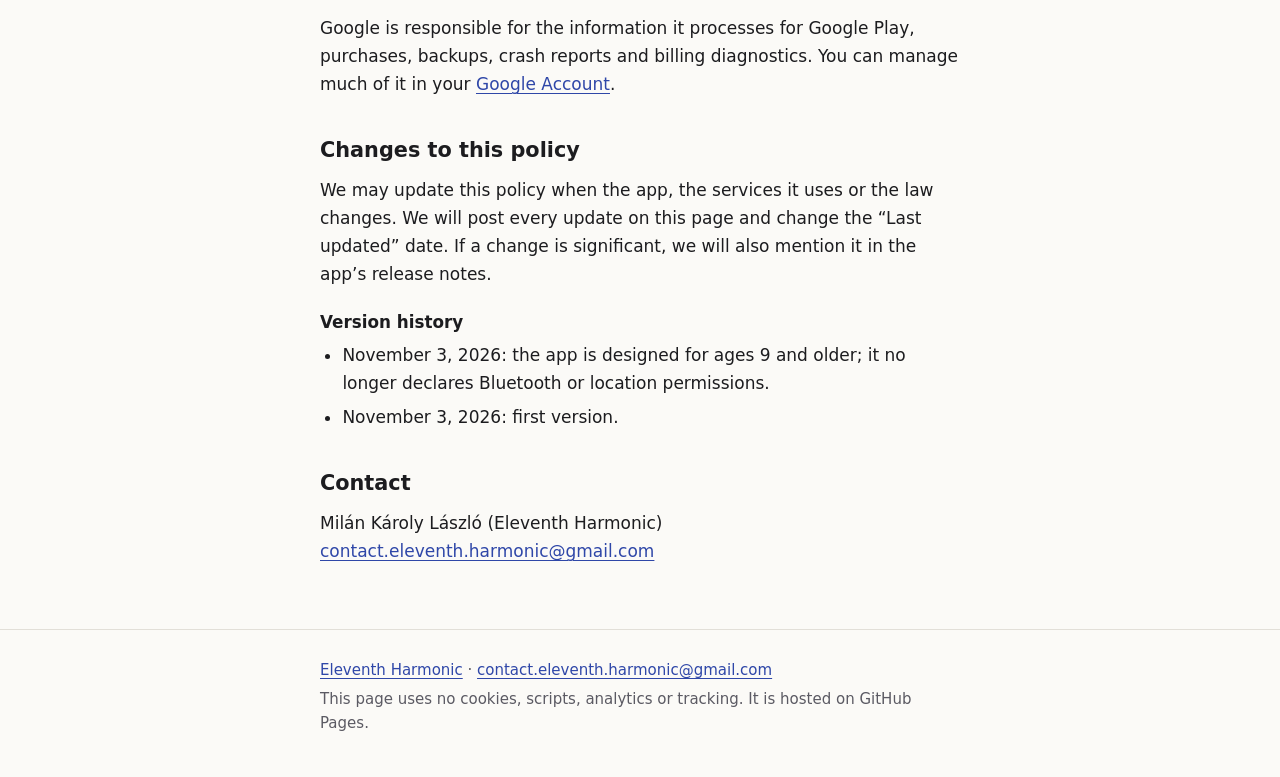
==== commit 4c4aef14: "Classical Guitar Theory policy: ages 9+ Co-Authored-By: Claude Opus 5.5 <noreply@anthropic.com>" ====
--- a/classical-guitar-theory/privacy/index.html
+++ b/classical-guitar-theory/privacy/index.html
@@ -32,7 +32,7 @@
         <li>Your progress and settings are stored on your device, and in your Android backup if you use one.</li>
         <li>Google Play handles purchases. We do not receive your payment card or bank account details.</li>
         <li>Google’s billing library, which the app needs for purchases, sends Google technical diagnostics.</li>
-        <li>Separate test builds, given only to invited testers, send us usage, error and bug reports.</li>
+        <li>Separate test builds, given only to invited adult testers, send us usage, error and bug reports.</li>
         <li>If you email us, we use your message to answer you and to improve the app.</li>
       </ul>
     </section>
@@ -112,7 +112,6 @@
       <li><strong>Vibration:</strong> added by the notification library, so that a reminder can vibrate.</li>
       <li><strong>Google Play billing:</strong> needed for the in-app purchase.</li>
       <li><strong>Internet and network state:</strong> added by Google Play Billing Library so it can talk to Google Play and send its diagnostics to Google.</li>
-      <li><strong>Bluetooth, and location on Android 11 and older:</strong> added by a library for MIDI instruments. The app includes it because it shares its code with another of our apps. This app has no MIDI feature. It never asks for these permissions and never uses them, and it never reads your location.</li>
     </ul>
 
     <h2 id="notifications">The practice reminder</h2>
@@ -122,7 +121,7 @@
     <p><strong>Rate this app</strong> in Settings opens the Google Play Store app, and only when you tap it. The app does not see what you write there. Google Play’s own terms and privacy policy apply to what you do in it.</p>
 
     <h2 id="test-builds">Test builds for invited testers</h2>
-    <p>Before a release, we give a separate test build of the app to a small group of invited testers. <strong>This section does not apply to the app you install from Google Play for everyone.</strong> The test build sends us three kinds of reports.</p>
+    <p>Before a release, we give a separate test build of the app to a small group of invited adult testers. <strong>This section does not apply to the app you install from Google Play for everyone.</strong> The test build sends us three kinds of reports.</p>
     <p>Every report includes the random number created when the app was installed. It is not linked to any account, name, email address or advertising ID. It shows that several reports came from the same installation, but not who sent them. Uninstalling the app removes it from the device, but a device backup can restore it if the app is installed again.</p>
 
     <h3 id="test-bug-reports">Bug reports a tester sends</h3>
@@ -168,7 +167,9 @@
     <p>To delete the app’s data from your device, uninstall the app, or open your device settings, go to Apps, then Classical Guitar, then Storage, and clear the storage. To have your emails or test reports deleted, write to us.</p>
 
     <h2 id="children">Children</h2>
-    <p>Classical Guitar Theory is intended for users aged 13 and older and is not directed at children under 13. We do not collect personal information through the app from anyone, including children. Google processes information for purchases, billing diagnostics and crash reports as described above. If you believe a child under 13 has sent us personal information, contact us and we will delete it.</p>
+    <p>Classical Guitar Theory is designed for learners aged 9 and older, children and adults alike. Google Play lists it for these ages and applies its Families policy to it.</p>
+    <p>The app you install from Google Play collects no personal information from anyone, children included. It has no accounts, ads or tracking, it sends nothing to us, and it does not ask for permission to access location, the microphone, the camera or contacts. Google processes information for purchases, billing diagnostics and crash reports as described above, and Google Play’s parental controls and purchase approvals apply to purchases.</p>
+    <p>We do not knowingly collect personal information from children under 13. Test builds are given only to invited adult testers. If you believe a child has sent us personal information, for example by email, contact us and we will delete it.</p>
 
     <h2 id="rights">Your rights</h2>
     <p>Under the GDPR and similar laws, you have the right to:</p>
@@ -186,6 +187,7 @@
     <p>We may update this policy when the app, the services it uses or the law changes. We will post every update on this page and change the “Last updated” date. If a change is significant, we will also mention it in the app’s release notes.</p>
     <h3 id="history">Version history</h3>
     <ul>
+      <li><time datetime="2026-11-03">November 3, 2026</time>: the app is designed for ages 9 and older; it no longer declares Bluetooth or location permissions.</li>
       <li><time datetime="2026-11-03">November 3, 2026</time>: first version.</li>
     </ul>
 
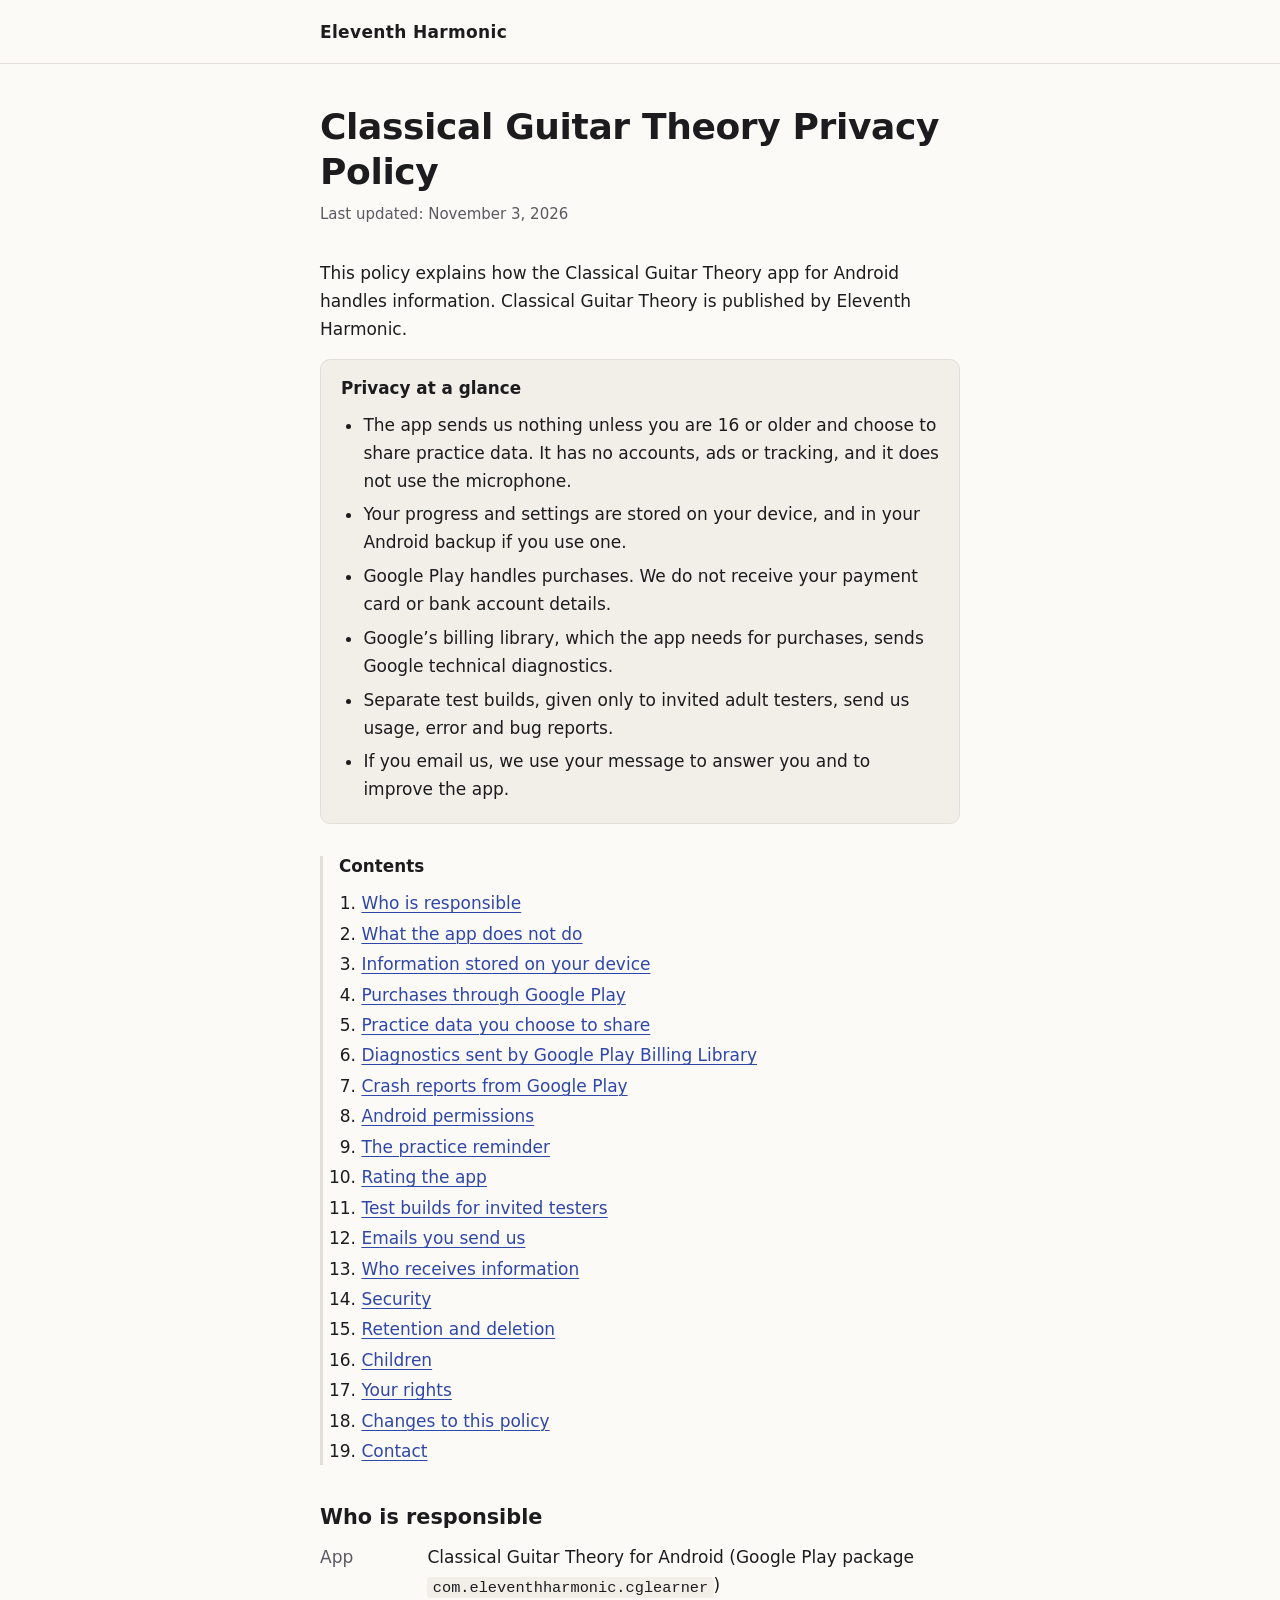
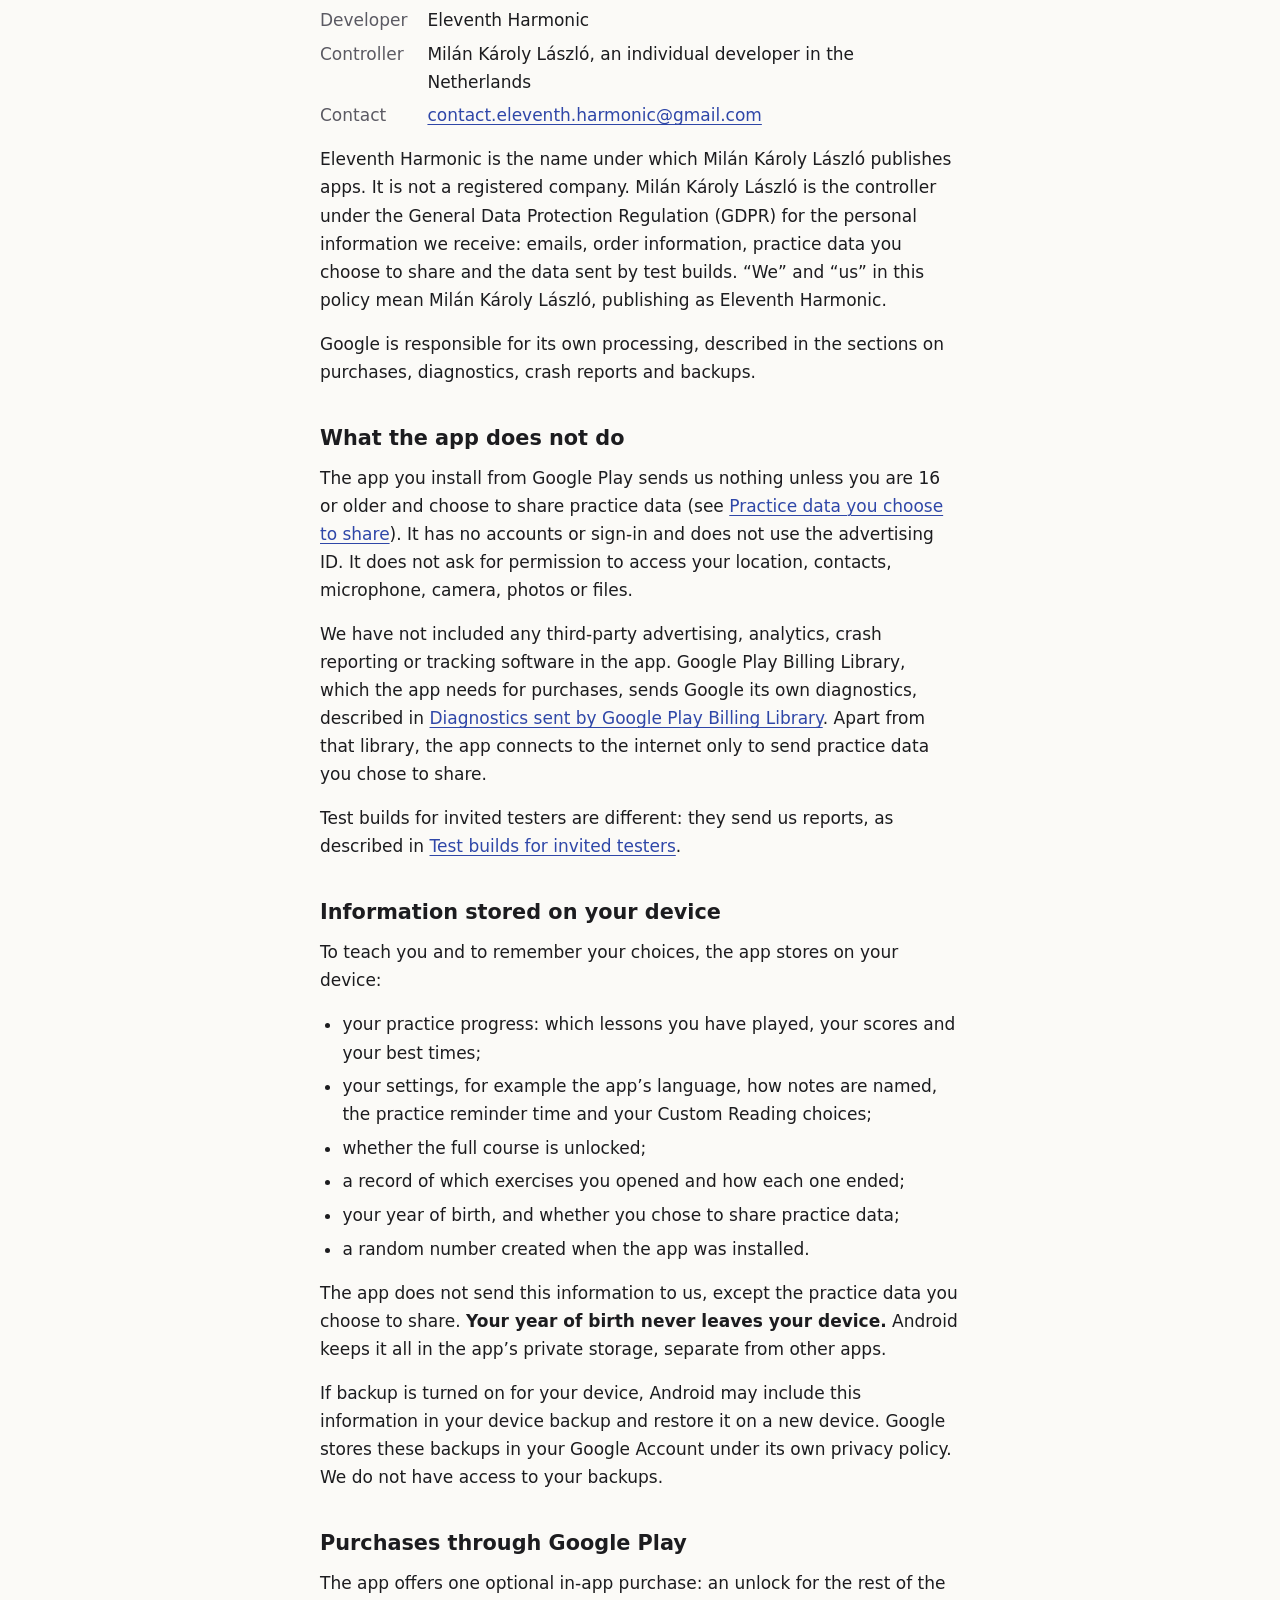
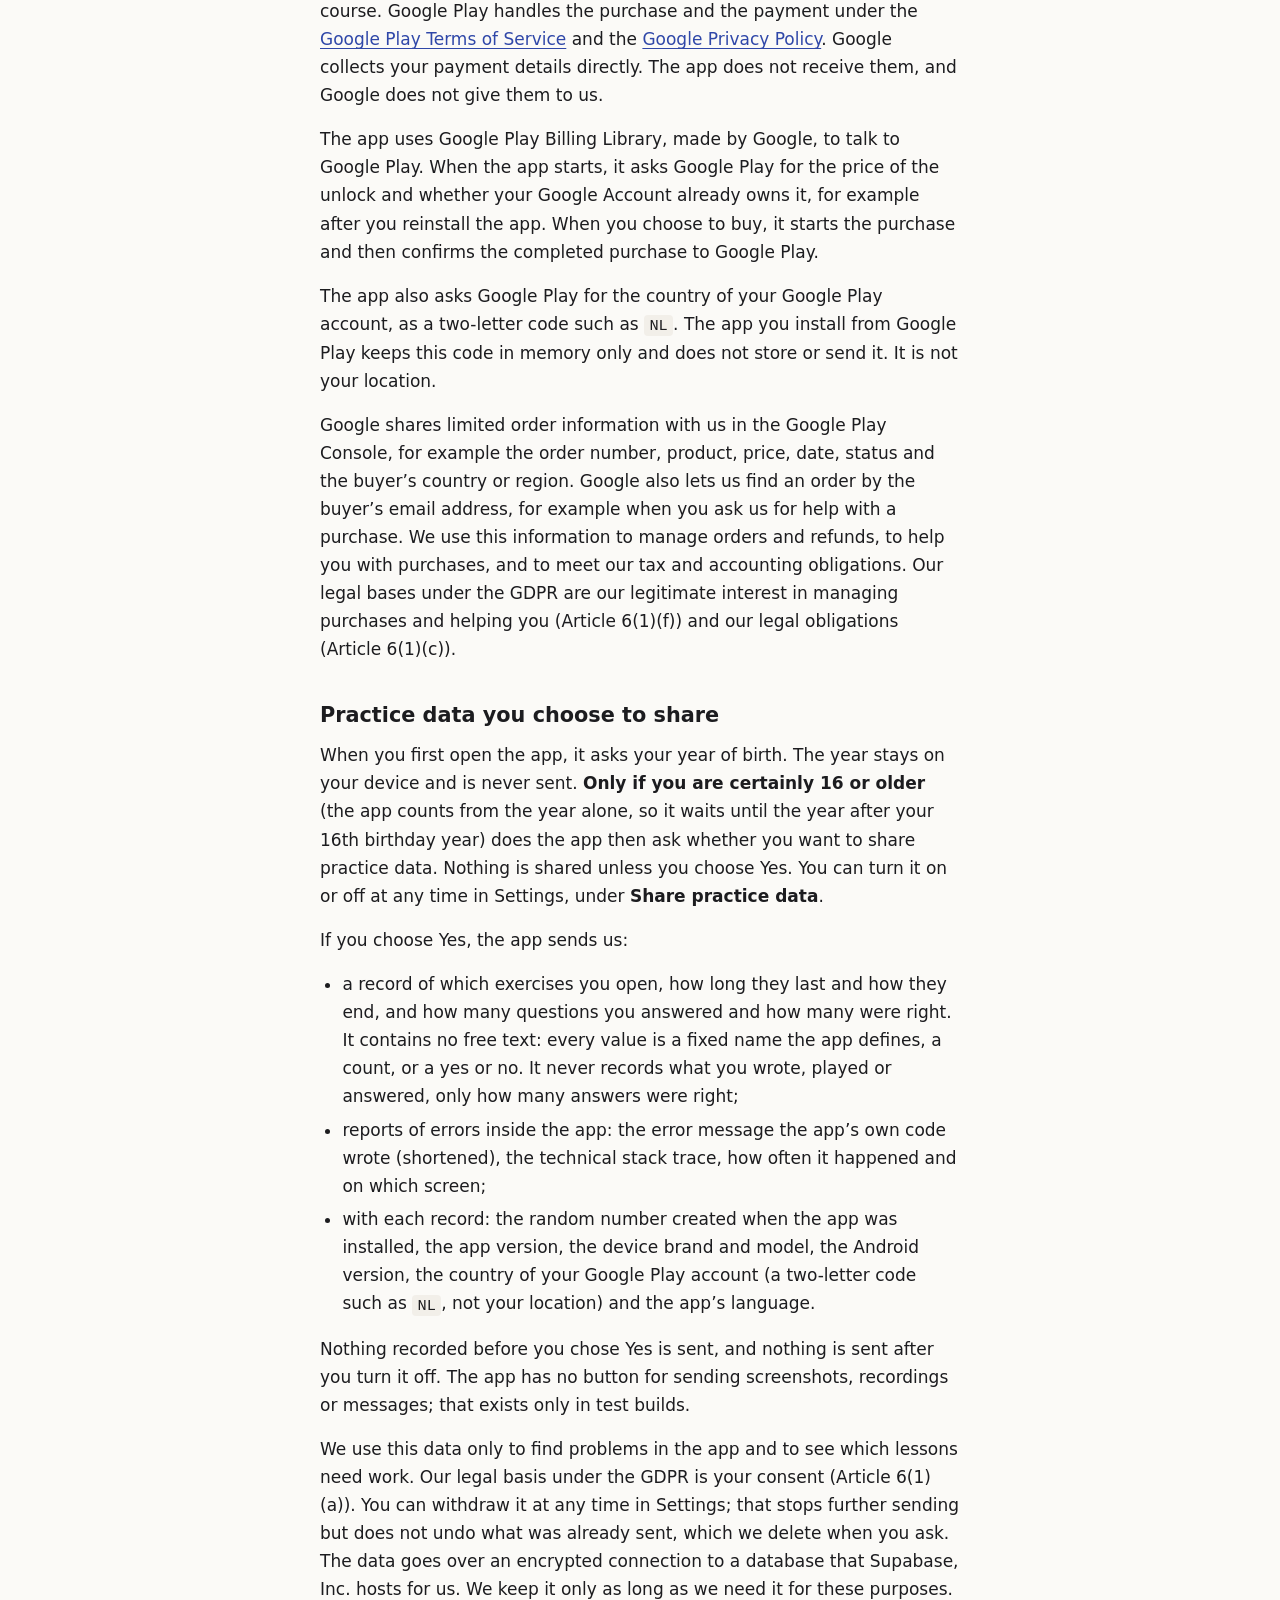
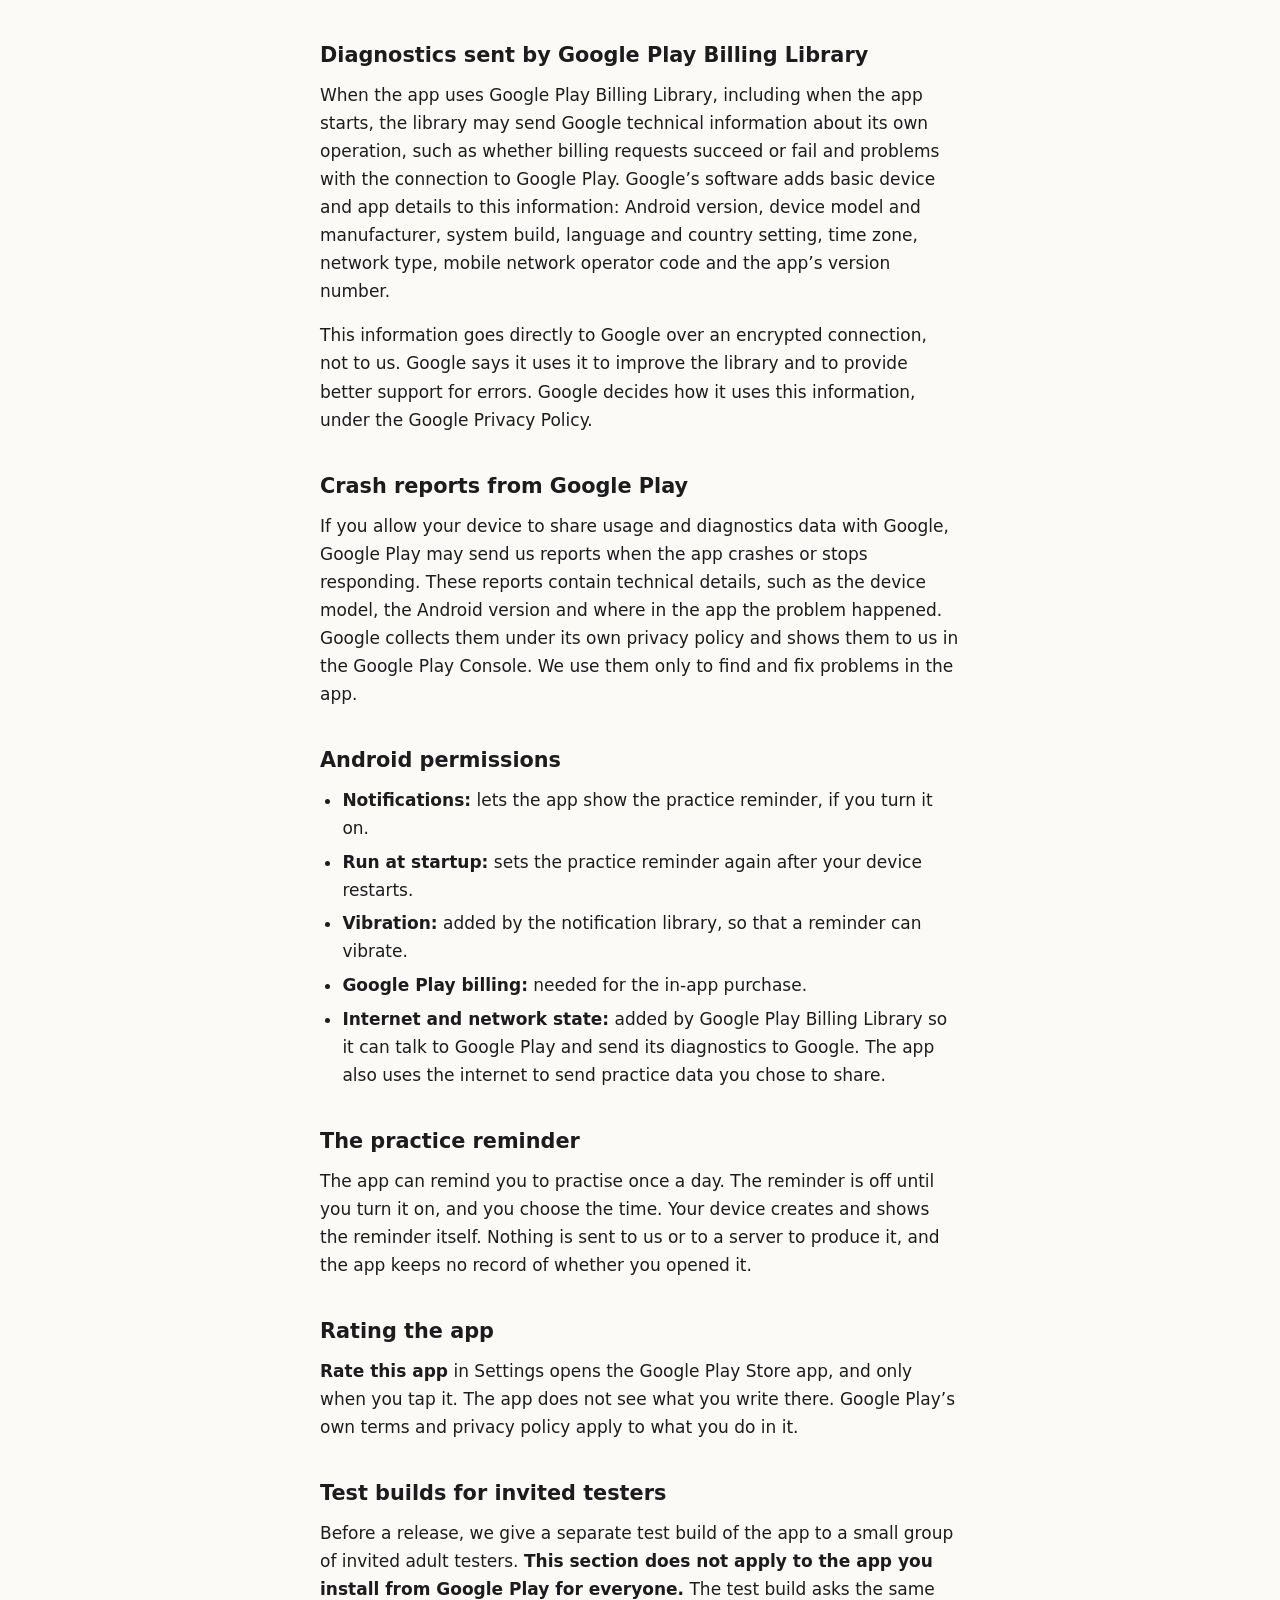
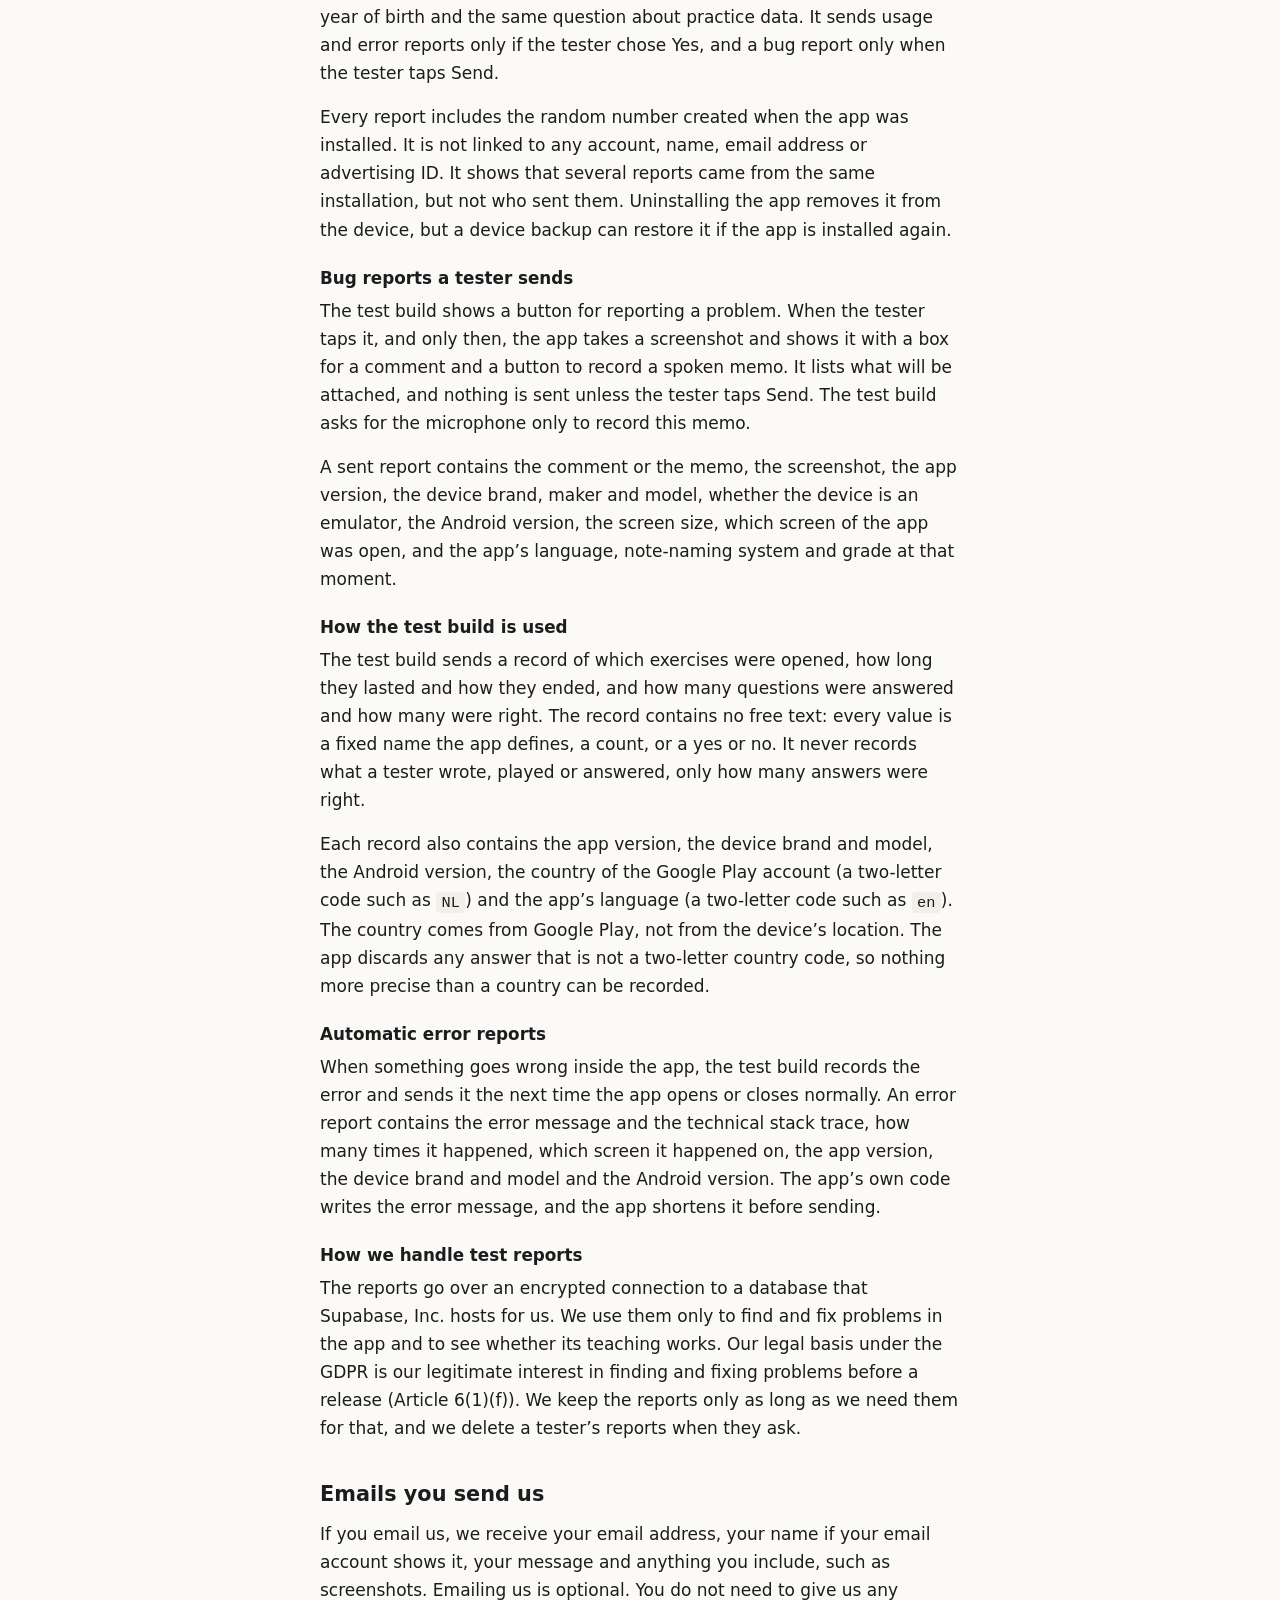
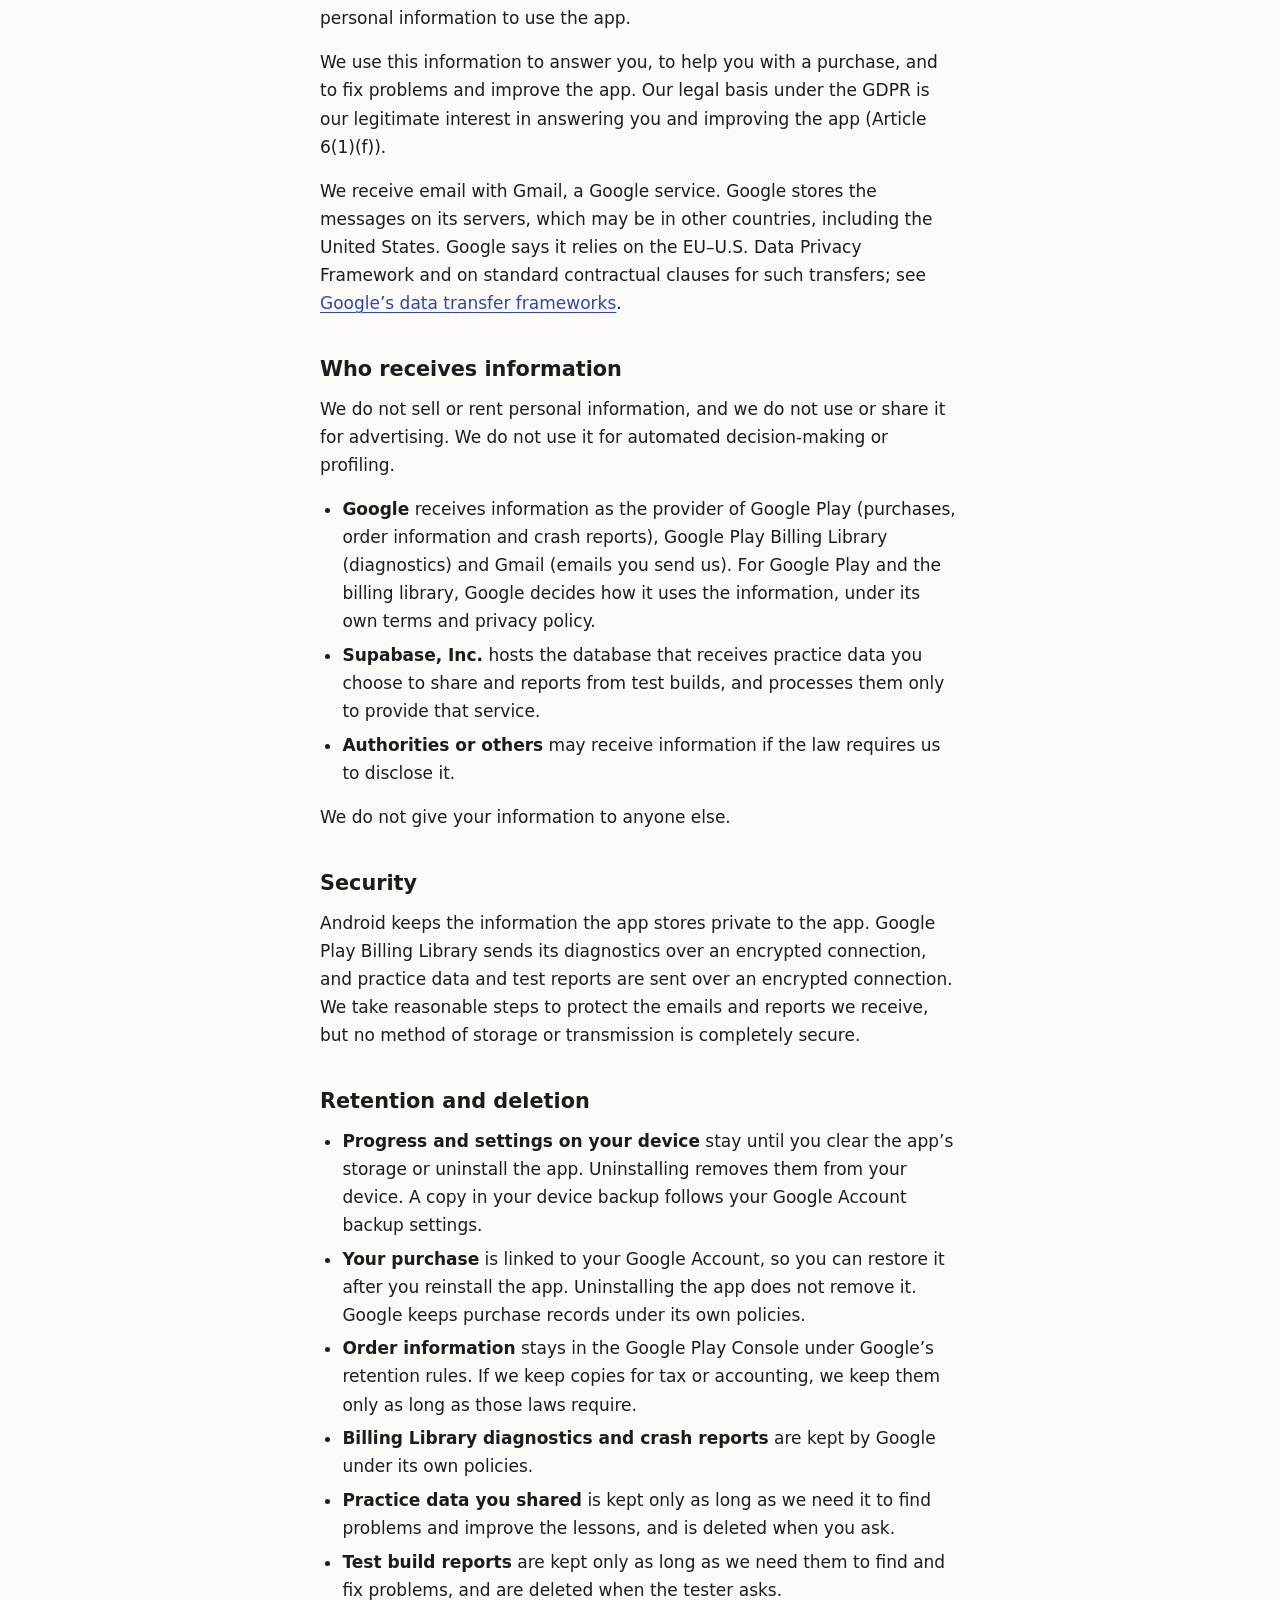
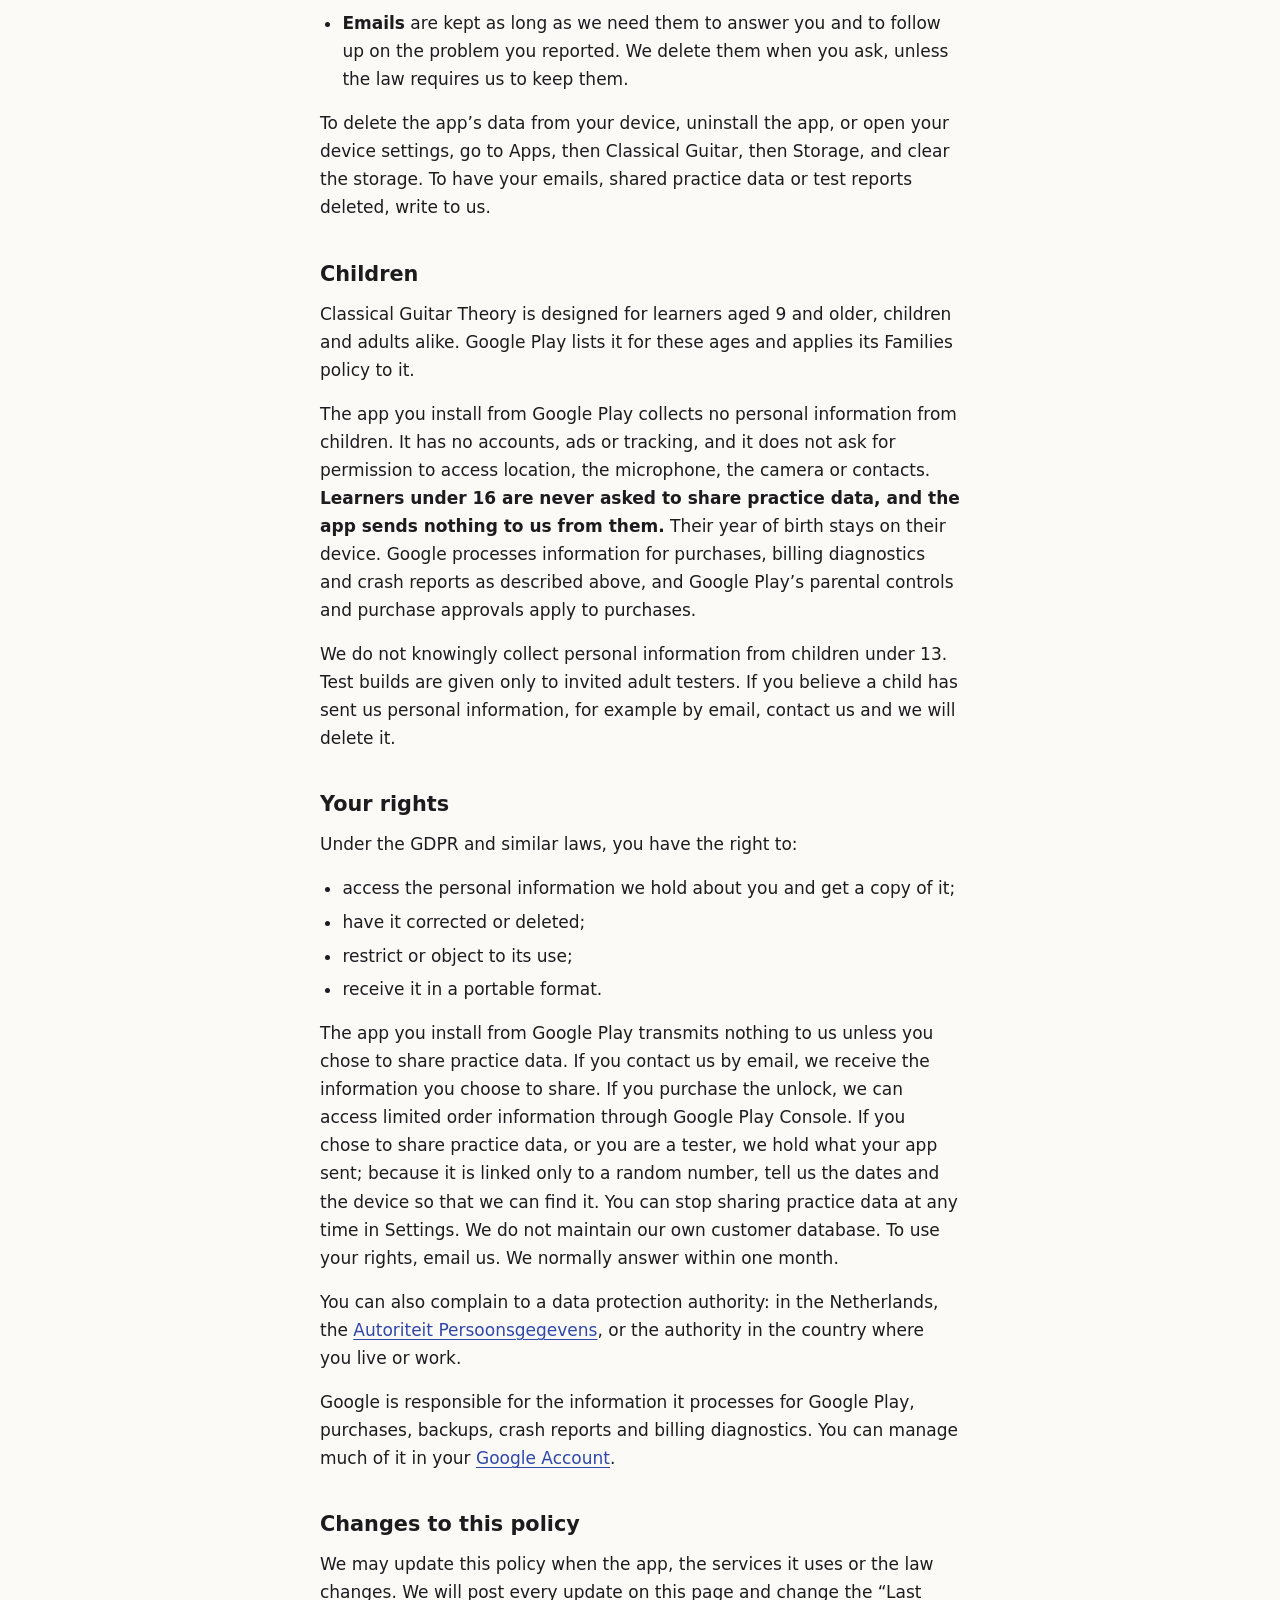
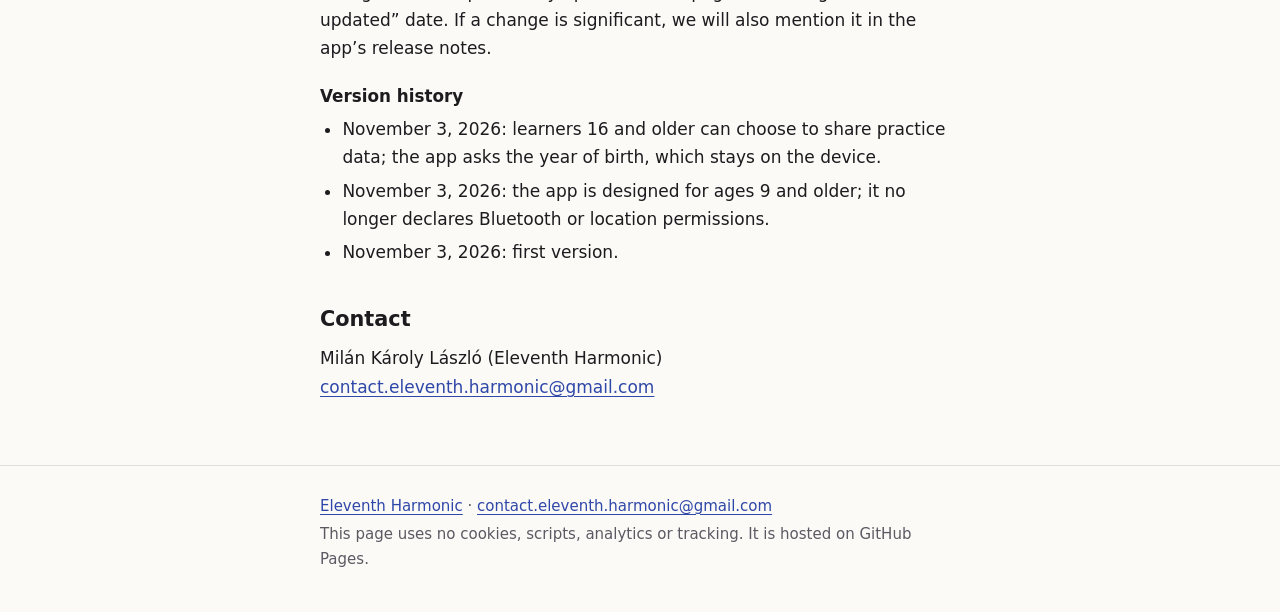
==== commit 45a1c148: "Classical Guitar Theory policy: practice data, 16+ opt-in Co-Authored-By: Claude Opus 5.5 <noreply@a" ====
--- a/classical-guitar-theory/privacy/index.html
+++ b/classical-guitar-theory/privacy/index.html
@@ -28,7 +28,7 @@
     <section class="summary" aria-labelledby="summary">
       <h2 id="summary">Privacy at a glance</h2>
       <ul>
-        <li>The app sends nothing to us. It has no accounts, ads or tracking, and it does not use the microphone.</li>
+        <li>The app sends us nothing unless you are 16 or older and choose to share practice data. It has no accounts, ads or tracking, and it does not use the microphone.</li>
         <li>Your progress and settings are stored on your device, and in your Android backup if you use one.</li>
         <li>Google Play handles purchases. We do not receive your payment card or bank account details.</li>
         <li>Google’s billing library, which the app needs for purchases, sends Google technical diagnostics.</li>
@@ -44,6 +44,7 @@
         <li><a href="#not-collected">What the app does not do</a></li>
         <li><a href="#on-device">Information stored on your device</a></li>
         <li><a href="#purchases">Purchases through Google Play</a></li>
+        <li><a href="#shared-data">Practice data you choose to share</a></li>
         <li><a href="#billing-diagnostics">Diagnostics sent by Google Play Billing Library</a></li>
         <li><a href="#crash-reports">Crash reports from Google Play</a></li>
         <li><a href="#permissions">Android permissions</a></li>
@@ -72,12 +73,12 @@
       <dt>Contact</dt>
       <dd><a href="mailto:contact.eleventh.harmonic@gmail.com">contact.eleventh.harmonic@gmail.com</a></dd>
     </dl>
-    <p>Eleventh Harmonic is the name under which Milán Károly László publishes apps. It is not a registered company. Milán Károly László is the controller under the General Data Protection Regulation (GDPR) for the personal information we receive: emails, order information and the data sent by test builds. “We” and “us” in this policy mean Milán Károly László, publishing as Eleventh Harmonic.</p>
+    <p>Eleventh Harmonic is the name under which Milán Károly László publishes apps. It is not a registered company. Milán Károly László is the controller under the General Data Protection Regulation (GDPR) for the personal information we receive: emails, order information, practice data you choose to share and the data sent by test builds. “We” and “us” in this policy mean Milán Károly László, publishing as Eleventh Harmonic.</p>
     <p>Google is responsible for its own processing, described in the sections on purchases, diagnostics, crash reports and backups.</p>
 
     <h2 id="not-collected">What the app does not do</h2>
-    <p>The app you install from Google Play does not send information to us. It has no accounts or sign-in and does not use the advertising ID. It does not ask for permission to access your location, contacts, microphone, camera, photos or files.</p>
-    <p>We have not included any advertising, analytics, crash reporting or tracking software in the app. Google Play Billing Library, which the app needs for purchases, sends Google its own diagnostics, described in <a href="#billing-diagnostics">Diagnostics sent by Google Play Billing Library</a>. Apart from that library, the app does not connect to the internet itself.</p>
+    <p>The app you install from Google Play sends us nothing unless you are 16 or older and choose to share practice data (see <a href="#shared-data">Practice data you choose to share</a>). It has no accounts or sign-in and does not use the advertising ID. It does not ask for permission to access your location, contacts, microphone, camera, photos or files.</p>
+    <p>We have not included any third-party advertising, analytics, crash reporting or tracking software in the app. Google Play Billing Library, which the app needs for purchases, sends Google its own diagnostics, described in <a href="#billing-diagnostics">Diagnostics sent by Google Play Billing Library</a>. Apart from that library, the app connects to the internet only to send practice data you chose to share.</p>
     <p>Test builds for invited testers are different: they send us reports, as described in <a href="#test-builds">Test builds for invited testers</a>.</p>
 
     <h2 id="on-device">Information stored on your device</h2>
@@ -87,9 +88,10 @@
       <li>your settings, for example the app’s language, how notes are named, the practice reminder time and your Custom Reading choices;</li>
       <li>whether the full course is unlocked;</li>
       <li>a record of which exercises you opened and how each one ended;</li>
+      <li>your year of birth, and whether you chose to share practice data;</li>
       <li>a random number created when the app was installed.</li>
     </ul>
-    <p>The app does not send this information to us. Android keeps it in the app’s private storage, separate from other apps.</p>
+    <p>The app does not send this information to us, except the practice data you choose to share. <strong>Your year of birth never leaves your device.</strong> Android keeps it all in the app’s private storage, separate from other apps.</p>
     <p>If backup is turned on for your device, Android may include this information in your device backup and restore it on a new device. Google stores these backups in your Google Account under its own privacy policy. We do not have access to your backups.</p>
 
     <h2 id="purchases">Purchases through Google Play</h2>
@@ -98,6 +100,17 @@
     <p>The app also asks Google Play for the country of your Google Play account, as a two-letter code such as <code>NL</code>. The app you install from Google Play keeps this code in memory only and does not store or send it. It is not your location.</p>
     <p>Google shares limited order information with us in the Google Play Console, for example the order number, product, price, date, status and the buyer’s country or region. Google also lets us find an order by the buyer’s email address, for example when you ask us for help with a purchase. We use this information to manage orders and refunds, to help you with purchases, and to meet our tax and accounting obligations. Our legal bases under the GDPR are our legitimate interest in managing purchases and helping you (Article 6(1)(f)) and our legal obligations (Article 6(1)(c)).</p>
 
+    <h2 id="shared-data">Practice data you choose to share</h2>
+    <p>When you first open the app, it asks your year of birth. The year stays on your device and is never sent. <strong>Only if you are certainly 16 or older</strong> (the app counts from the year alone, so it waits until the year after your 16th birthday year) does the app then ask whether you want to share practice data. Nothing is shared unless you choose Yes. You can turn it on or off at any time in Settings, under <strong>Share practice data</strong>.</p>
+    <p>If you choose Yes, the app sends us:</p>
+    <ul>
+      <li>a record of which exercises you open, how long they last and how they end, and how many questions you answered and how many were right. It contains no free text: every value is a fixed name the app defines, a count, or a yes or no. It never records what you wrote, played or answered, only how many answers were right;</li>
+      <li>reports of errors inside the app: the error message the app’s own code wrote (shortened), the technical stack trace, how often it happened and on which screen;</li>
+      <li>with each record: the random number created when the app was installed, the app version, the device brand and model, the Android version, the country of your Google Play account (a two-letter code such as <code>NL</code>, not your location) and the app’s language.</li>
+    </ul>
+    <p>Nothing recorded before you chose Yes is sent, and nothing is sent after you turn it off. The app has no button for sending screenshots, recordings or messages; that exists only in test builds.</p>
+    <p>We use this data only to find problems in the app and to see which lessons need work. Our legal basis under the GDPR is your consent (Article 6(1)(a)). You can withdraw it at any time in Settings; that stops further sending but does not undo what was already sent, which we delete when you ask. The data goes over an encrypted connection to a database that Supabase, Inc. hosts for us. We keep it only as long as we need it for these purposes.</p>
+
     <h2 id="billing-diagnostics">Diagnostics sent by Google Play Billing Library</h2>
     <p>When the app uses Google Play Billing Library, including when the app starts, the library may send Google technical information about its own operation, such as whether billing requests succeed or fail and problems with the connection to Google Play. Google’s software adds basic device and app details to this information: Android version, device model and manufacturer, system build, language and country setting, time zone, network type, mobile network operator code and the app’s version number.</p>
     <p>This information goes directly to Google over an encrypted connection, not to us. Google says it uses it to improve the library and to provide better support for errors. Google decides how it uses this information, under the Google Privacy Policy.</p>
@@ -111,7 +124,7 @@
       <li><strong>Run at startup:</strong> sets the practice reminder again after your device restarts.</li>
       <li><strong>Vibration:</strong> added by the notification library, so that a reminder can vibrate.</li>
       <li><strong>Google Play billing:</strong> needed for the in-app purchase.</li>
-      <li><strong>Internet and network state:</strong> added by Google Play Billing Library so it can talk to Google Play and send its diagnostics to Google.</li>
+      <li><strong>Internet and network state:</strong> added by Google Play Billing Library so it can talk to Google Play and send its diagnostics to Google. The app also uses the internet to send practice data you chose to share.</li>
     </ul>
 
     <h2 id="notifications">The practice reminder</h2>
@@ -121,7 +134,7 @@
     <p><strong>Rate this app</strong> in Settings opens the Google Play Store app, and only when you tap it. The app does not see what you write there. Google Play’s own terms and privacy policy apply to what you do in it.</p>
 
     <h2 id="test-builds">Test builds for invited testers</h2>
-    <p>Before a release, we give a separate test build of the app to a small group of invited adult testers. <strong>This section does not apply to the app you install from Google Play for everyone.</strong> The test build sends us three kinds of reports.</p>
+    <p>Before a release, we give a separate test build of the app to a small group of invited adult testers. <strong>This section does not apply to the app you install from Google Play for everyone.</strong> The test build asks the same year of birth and the same question about practice data. It sends usage and error reports only if the tester chose Yes, and a bug report only when the tester taps Send.</p>
     <p>Every report includes the random number created when the app was installed. It is not linked to any account, name, email address or advertising ID. It shows that several reports came from the same installation, but not who sent them. Uninstalling the app removes it from the device, but a device backup can restore it if the app is installed again.</p>
 
     <h3 id="test-bug-reports">Bug reports a tester sends</h3>
@@ -147,13 +160,13 @@
     <p>We do not sell or rent personal information, and we do not use or share it for advertising. We do not use it for automated decision-making or profiling.</p>
     <ul>
       <li><strong>Google</strong> receives information as the provider of Google Play (purchases, order information and crash reports), Google Play Billing Library (diagnostics) and Gmail (emails you send us). For Google Play and the billing library, Google decides how it uses the information, under its own terms and privacy policy.</li>
-      <li><strong>Supabase, Inc.</strong> hosts the database that receives reports from test builds, and processes them only to provide that service.</li>
+      <li><strong>Supabase, Inc.</strong> hosts the database that receives practice data you choose to share and reports from test builds, and processes them only to provide that service.</li>
       <li><strong>Authorities or others</strong> may receive information if the law requires us to disclose it.</li>
     </ul>
     <p>We do not give your information to anyone else.</p>
 
     <h2 id="security">Security</h2>
-    <p>Android keeps the information the app stores private to the app. Google Play Billing Library sends its diagnostics over an encrypted connection, and test builds send their reports over an encrypted connection. We take reasonable steps to protect the emails and reports we receive, but no method of storage or transmission is completely secure.</p>
+    <p>Android keeps the information the app stores private to the app. Google Play Billing Library sends its diagnostics over an encrypted connection, and practice data and test reports are sent over an encrypted connection. We take reasonable steps to protect the emails and reports we receive, but no method of storage or transmission is completely secure.</p>
 
     <h2 id="retention">Retention and deletion</h2>
     <ul>
@@ -161,14 +174,15 @@
       <li><strong>Your purchase</strong> is linked to your Google Account, so you can restore it after you reinstall the app. Uninstalling the app does not remove it. Google keeps purchase records under its own policies.</li>
       <li><strong>Order information</strong> stays in the Google Play Console under Google’s retention rules. If we keep copies for tax or accounting, we keep them only as long as those laws require.</li>
       <li><strong>Billing Library diagnostics and crash reports</strong> are kept by Google under its own policies.</li>
+      <li><strong>Practice data you shared</strong> is kept only as long as we need it to find problems and improve the lessons, and is deleted when you ask.</li>
       <li><strong>Test build reports</strong> are kept only as long as we need them to find and fix problems, and are deleted when the tester asks.</li>
       <li><strong>Emails</strong> are kept as long as we need them to answer you and to follow up on the problem you reported. We delete them when you ask, unless the law requires us to keep them.</li>
     </ul>
-    <p>To delete the app’s data from your device, uninstall the app, or open your device settings, go to Apps, then Classical Guitar, then Storage, and clear the storage. To have your emails or test reports deleted, write to us.</p>
+    <p>To delete the app’s data from your device, uninstall the app, or open your device settings, go to Apps, then Classical Guitar, then Storage, and clear the storage. To have your emails, shared practice data or test reports deleted, write to us.</p>
 
     <h2 id="children">Children</h2>
     <p>Classical Guitar Theory is designed for learners aged 9 and older, children and adults alike. Google Play lists it for these ages and applies its Families policy to it.</p>
-    <p>The app you install from Google Play collects no personal information from anyone, children included. It has no accounts, ads or tracking, it sends nothing to us, and it does not ask for permission to access location, the microphone, the camera or contacts. Google processes information for purchases, billing diagnostics and crash reports as described above, and Google Play’s parental controls and purchase approvals apply to purchases.</p>
+    <p>The app you install from Google Play collects no personal information from children. It has no accounts, ads or tracking, and it does not ask for permission to access location, the microphone, the camera or contacts. <strong>Learners under 16 are never asked to share practice data, and the app sends nothing to us from them.</strong> Their year of birth stays on their device. Google processes information for purchases, billing diagnostics and crash reports as described above, and Google Play’s parental controls and purchase approvals apply to purchases.</p>
     <p>We do not knowingly collect personal information from children under 13. Test builds are given only to invited adult testers. If you believe a child has sent us personal information, for example by email, contact us and we will delete it.</p>
 
     <h2 id="rights">Your rights</h2>
@@ -179,7 +193,7 @@
       <li>restrict or object to its use;</li>
       <li>receive it in a portable format.</li>
     </ul>
-    <p>The app you install from Google Play does not collect or transmit personal information to us. If you contact us by email, we receive the information you choose to share. If you purchase the unlock, we can access limited order information through Google Play Console. If you are a tester, we hold the reports your test build sent; because they are linked only to a random number, tell us the date and device of a report so that we can find them. We do not maintain our own customer database. To use your rights, email us. We normally answer within one month.</p>
+    <p>The app you install from Google Play transmits nothing to us unless you chose to share practice data. If you contact us by email, we receive the information you choose to share. If you purchase the unlock, we can access limited order information through Google Play Console. If you chose to share practice data, or you are a tester, we hold what your app sent; because it is linked only to a random number, tell us the dates and the device so that we can find it. You can stop sharing practice data at any time in Settings. We do not maintain our own customer database. To use your rights, email us. We normally answer within one month.</p>
     <p>You can also complain to a data protection authority: in the Netherlands, the <a href="https://autoriteitpersoonsgegevens.nl/en">Autoriteit Persoonsgegevens</a>, or the authority in the country where you live or work.</p>
     <p>Google is responsible for the information it processes for Google Play, purchases, backups, crash reports and billing diagnostics. You can manage much of it in your <a href="https://myaccount.google.com/">Google Account</a>.</p>
 
@@ -187,6 +201,7 @@
     <p>We may update this policy when the app, the services it uses or the law changes. We will post every update on this page and change the “Last updated” date. If a change is significant, we will also mention it in the app’s release notes.</p>
     <h3 id="history">Version history</h3>
     <ul>
+      <li><time datetime="2026-11-03">November 3, 2026</time>: learners 16 and older can choose to share practice data; the app asks the year of birth, which stays on the device.</li>
       <li><time datetime="2026-11-03">November 3, 2026</time>: the app is designed for ages 9 and older; it no longer declares Bluetooth or location permissions.</li>
       <li><time datetime="2026-11-03">November 3, 2026</time>: first version.</li>
     </ul>
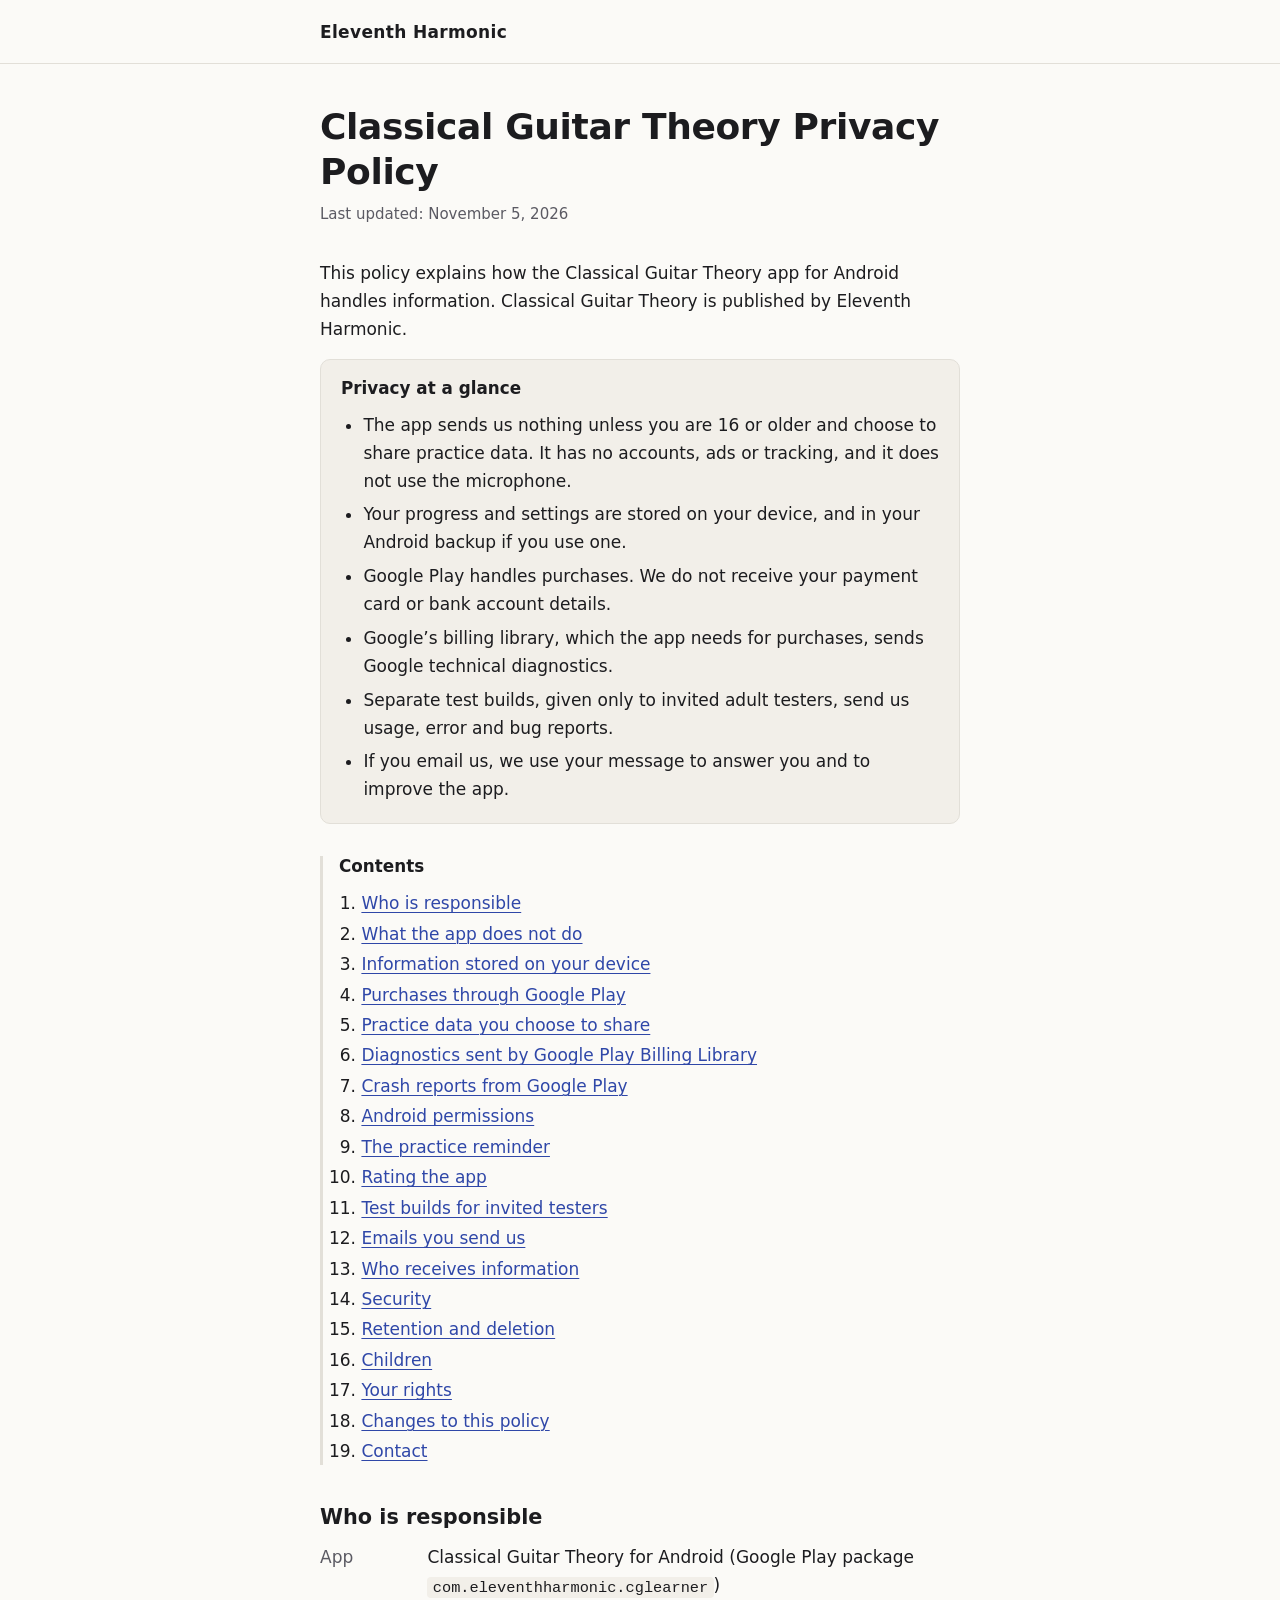
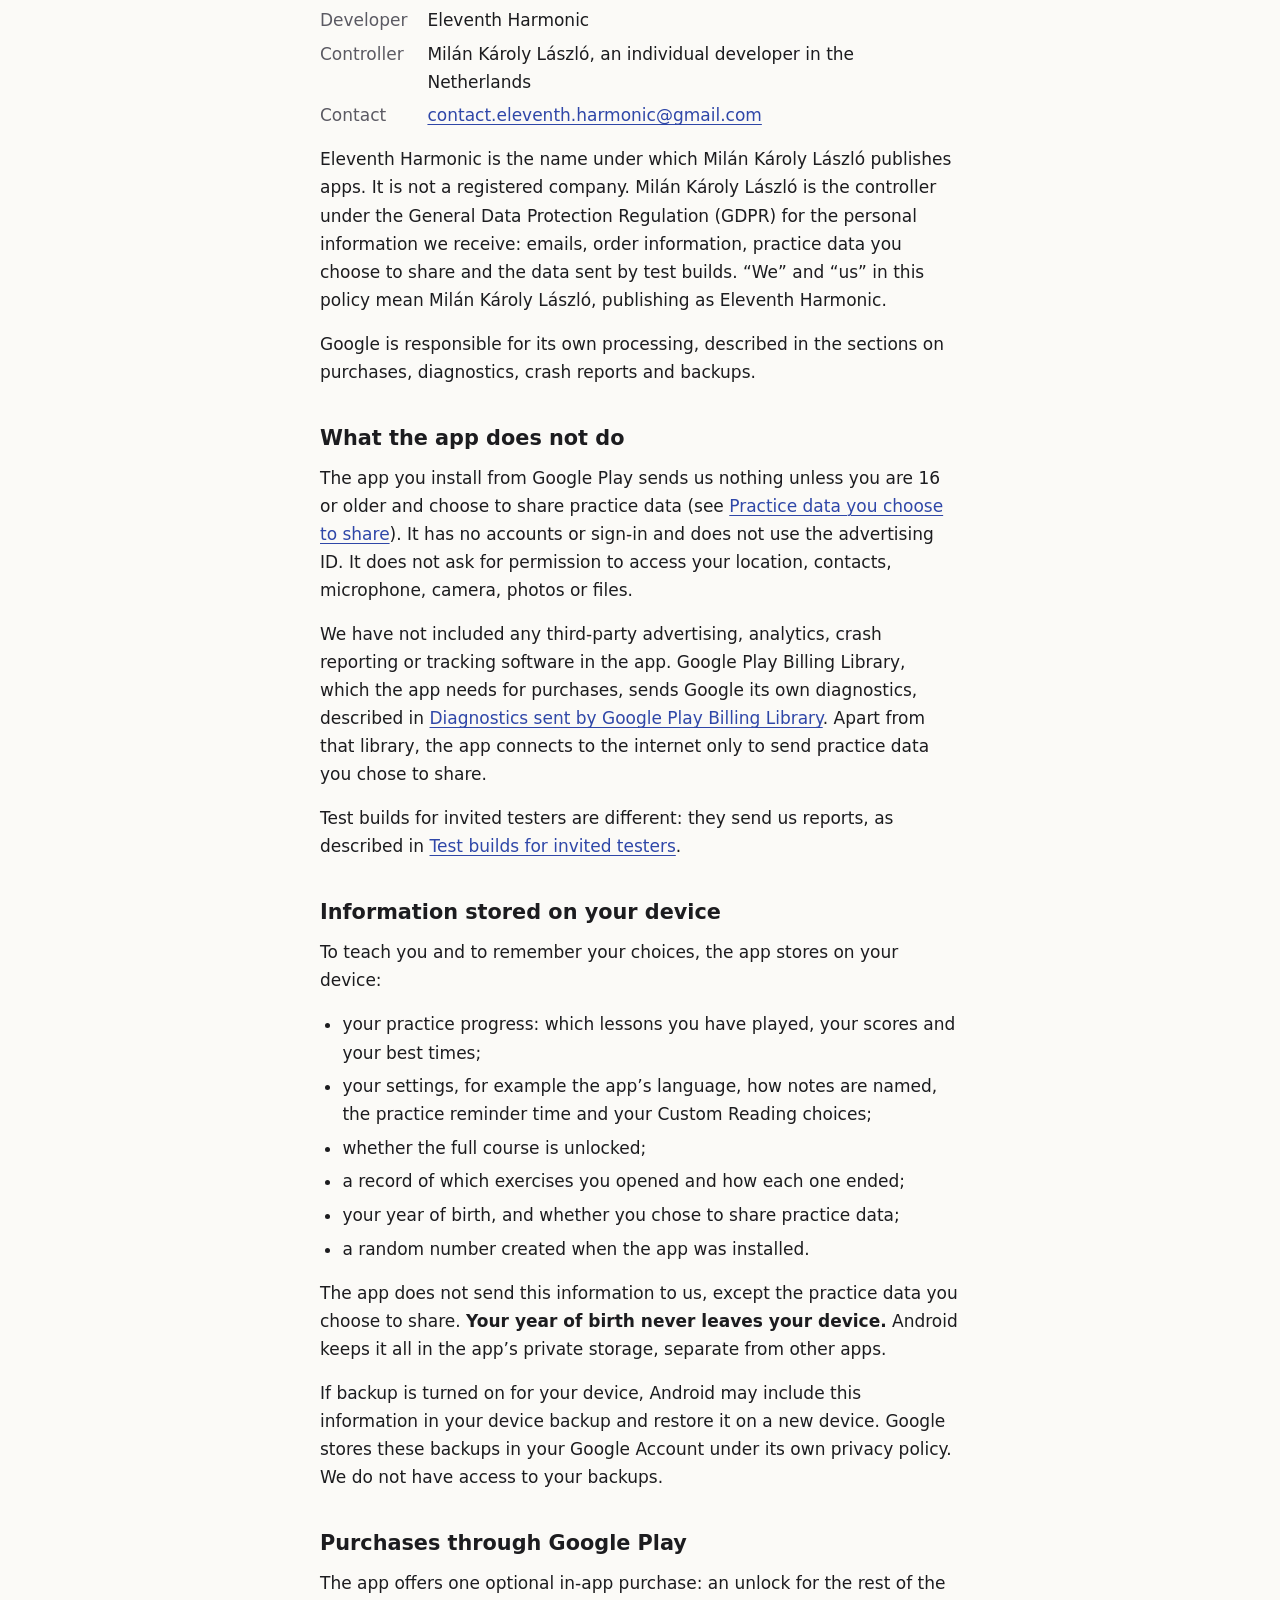
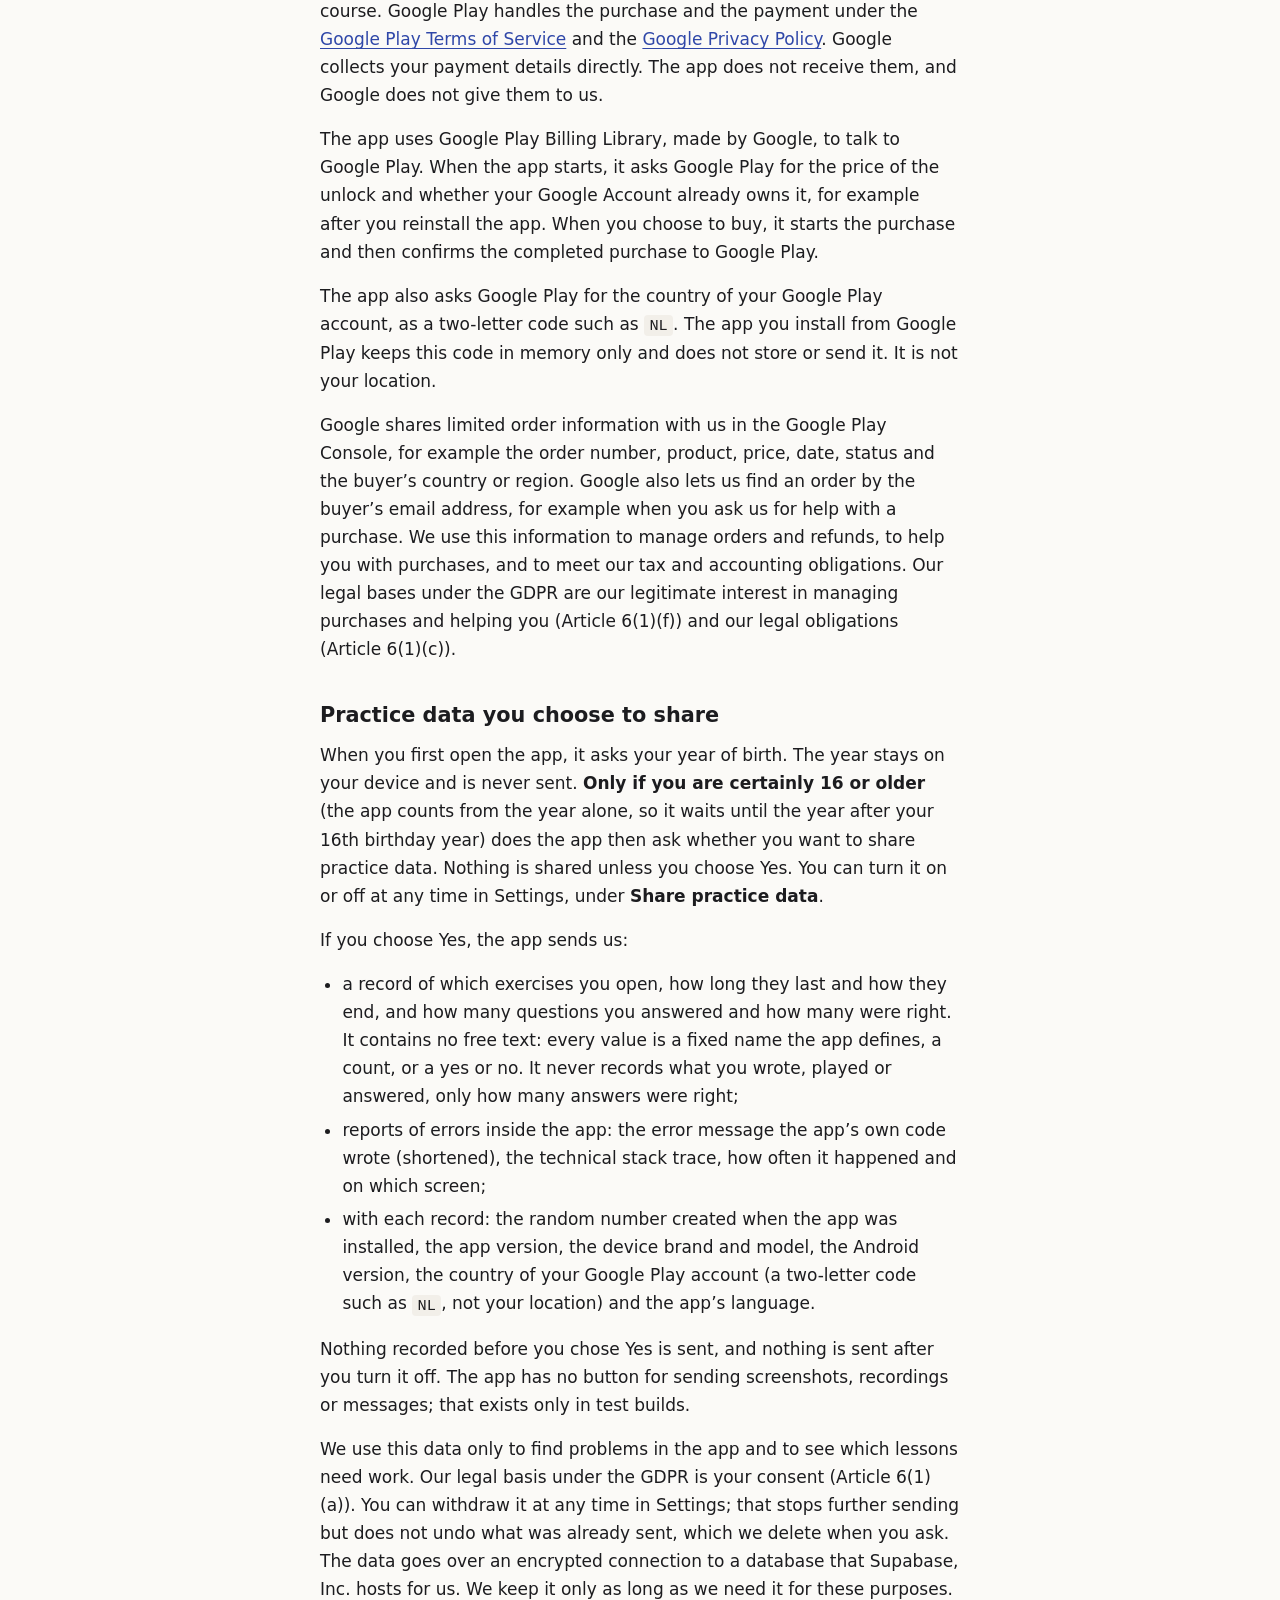
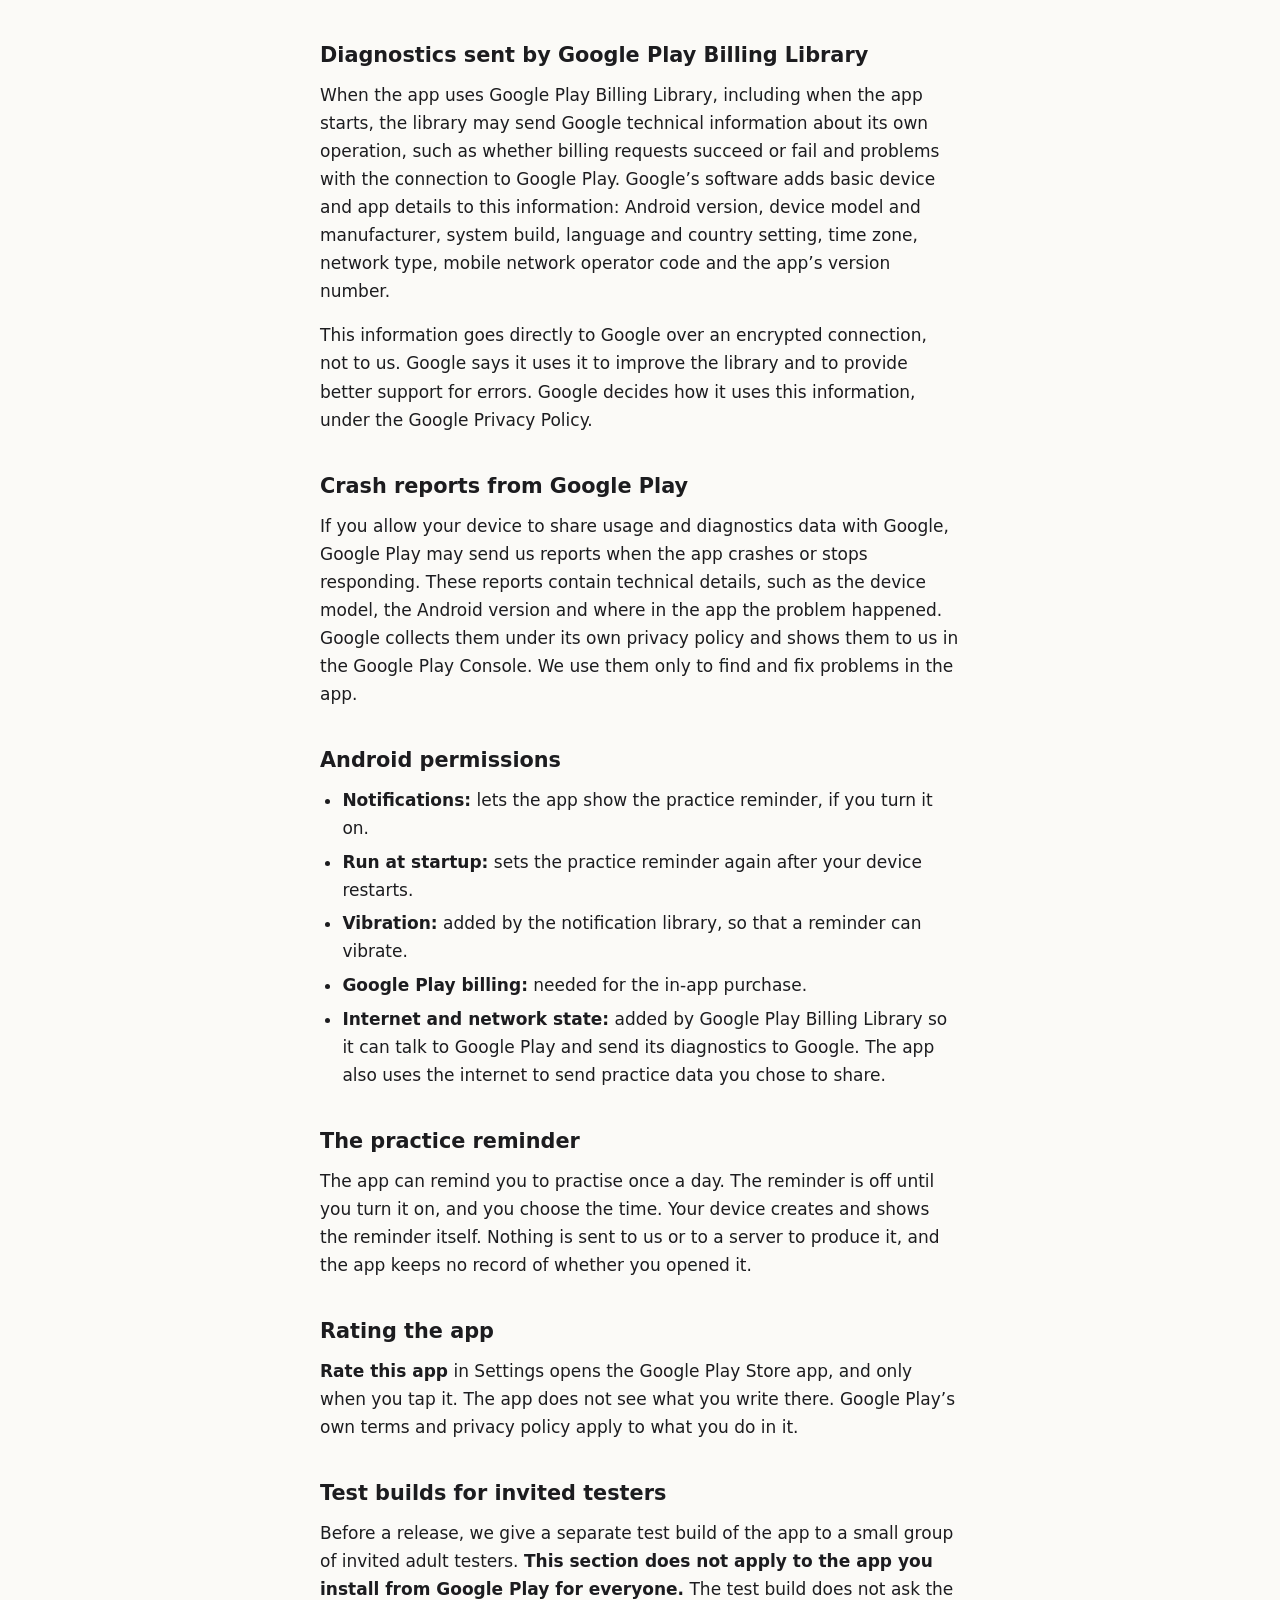
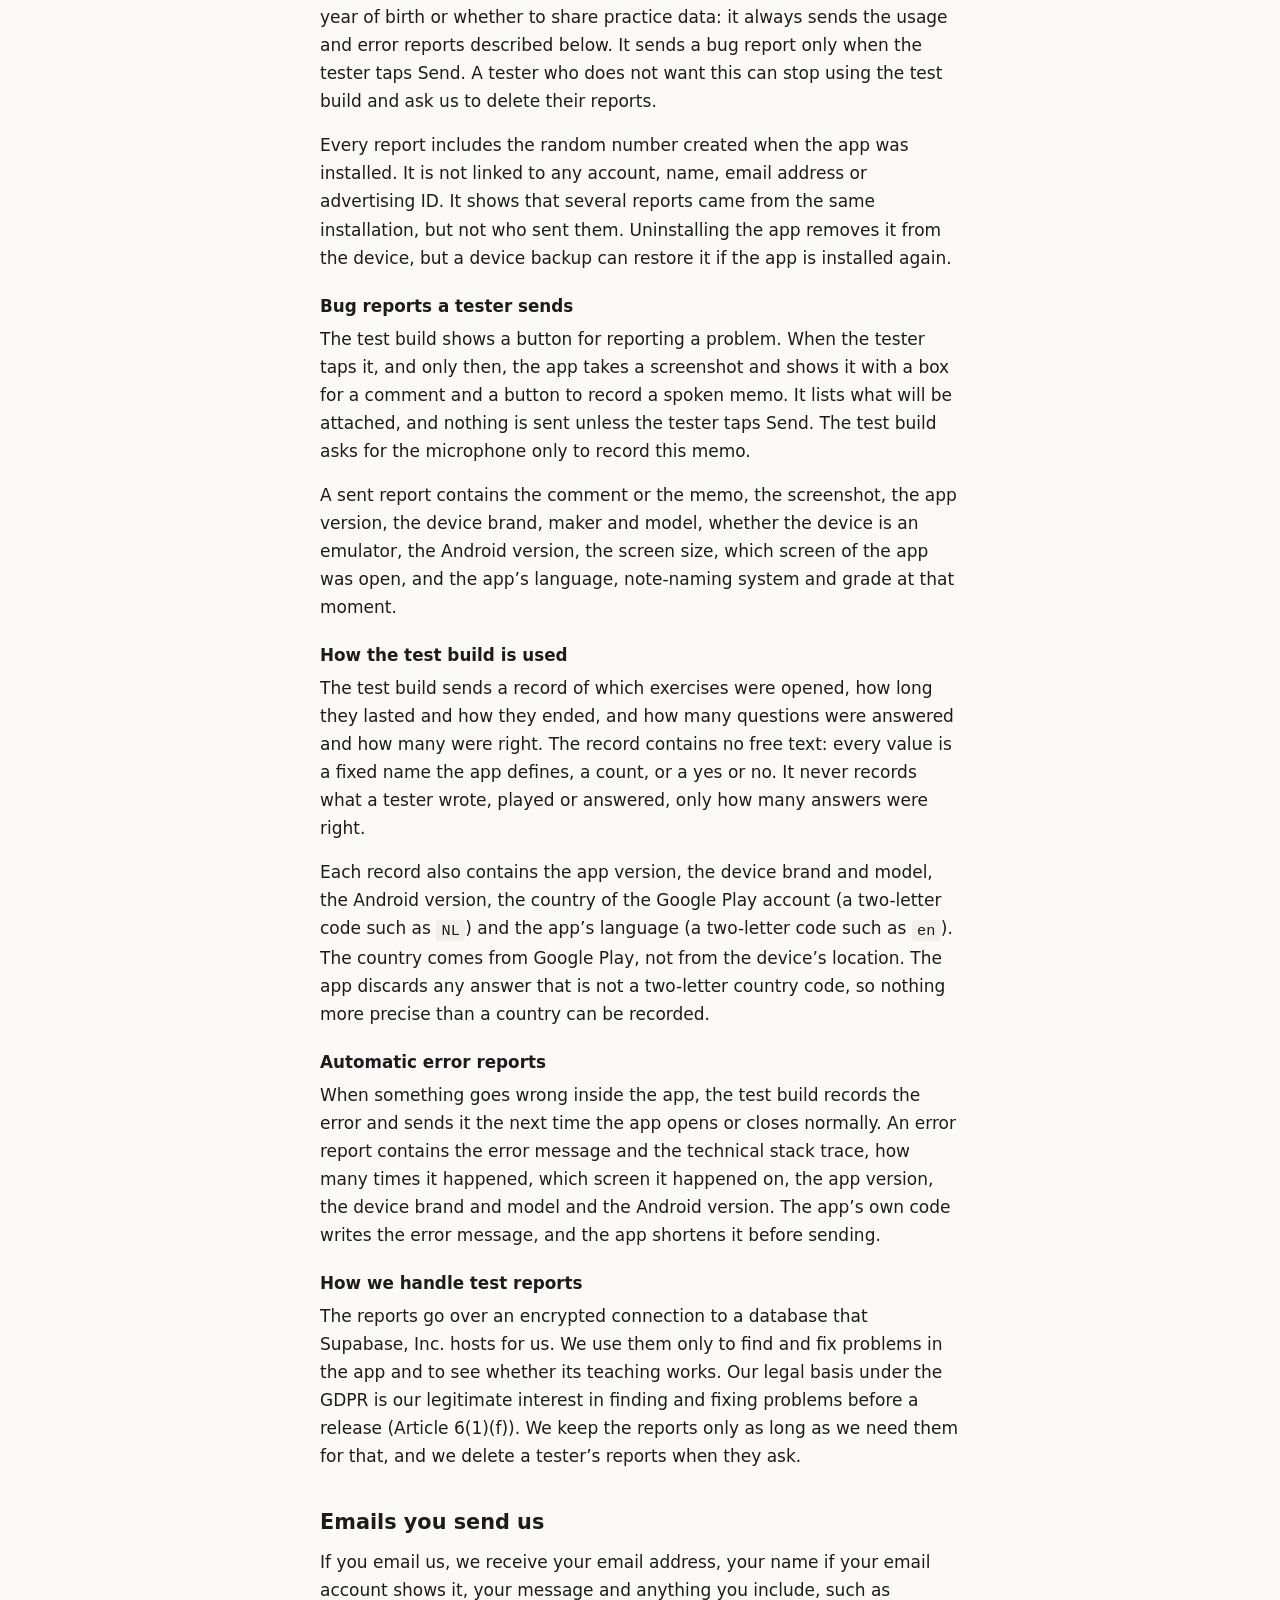
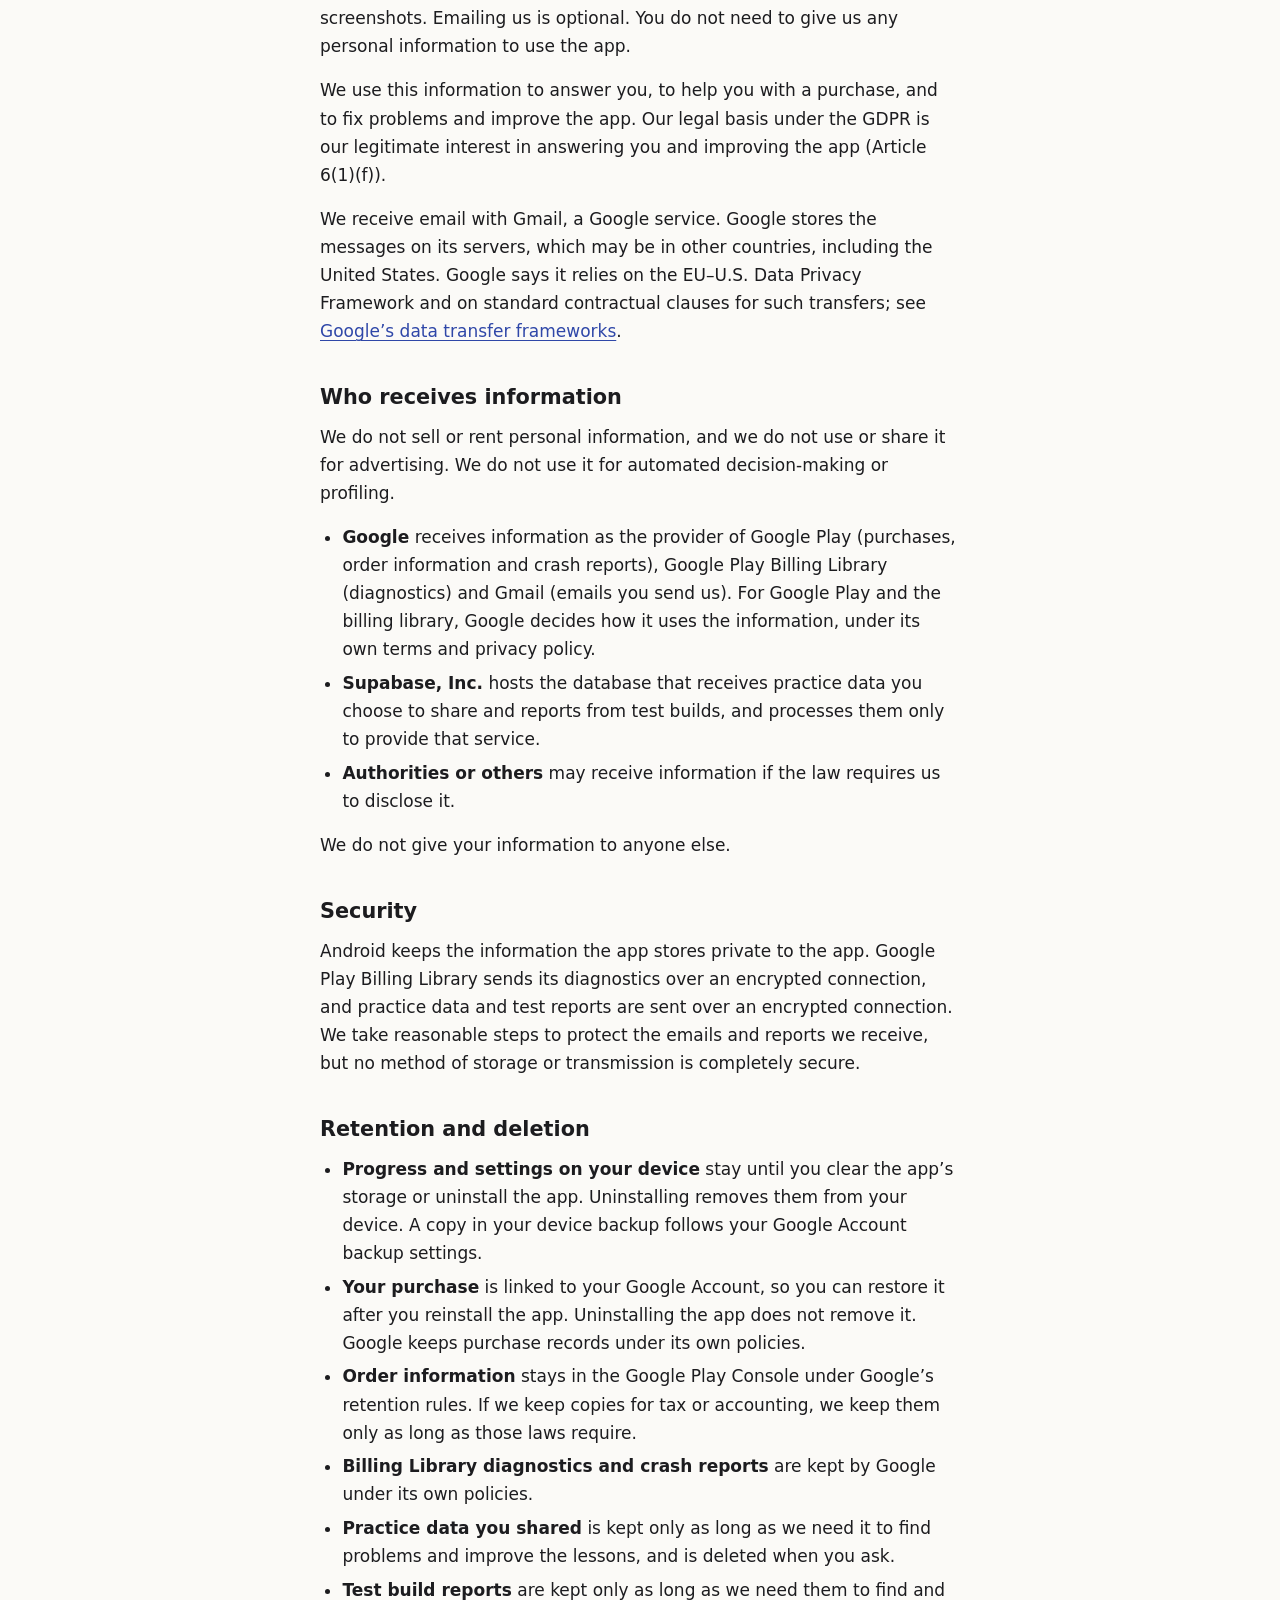
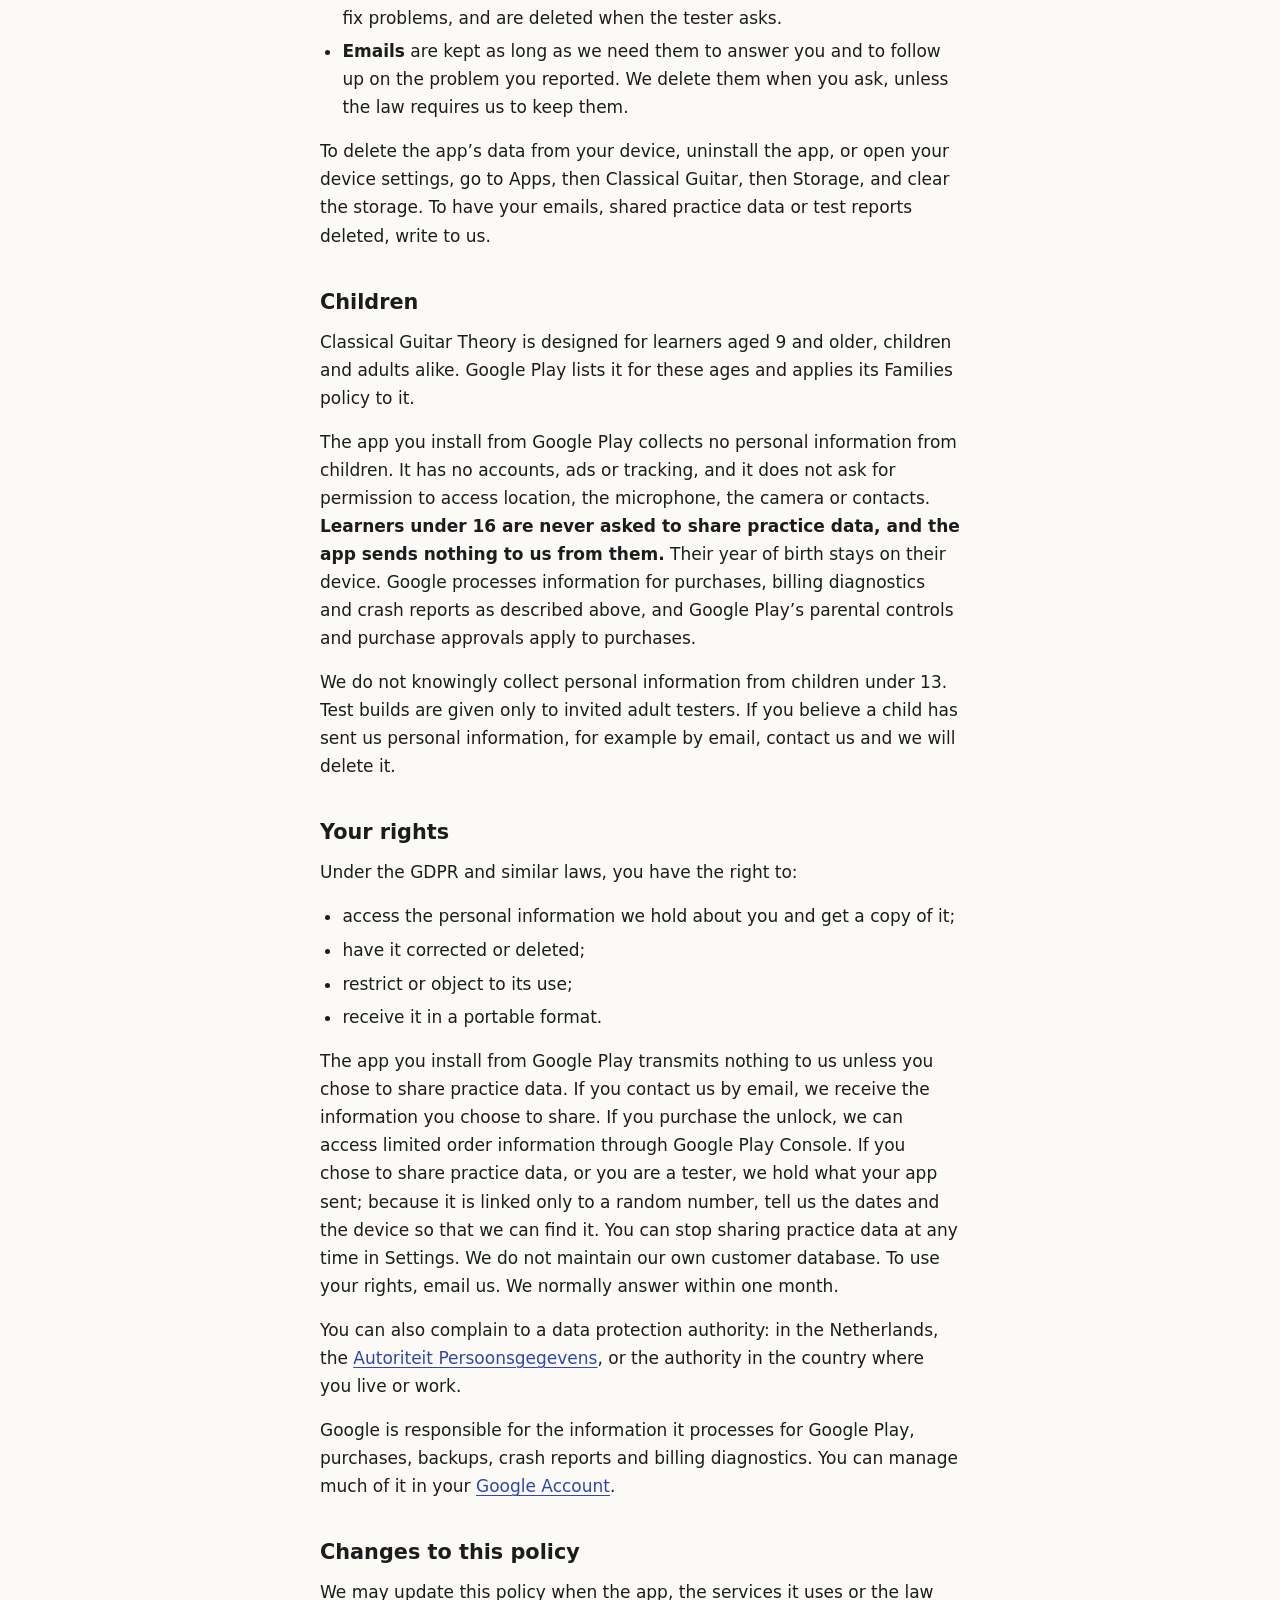
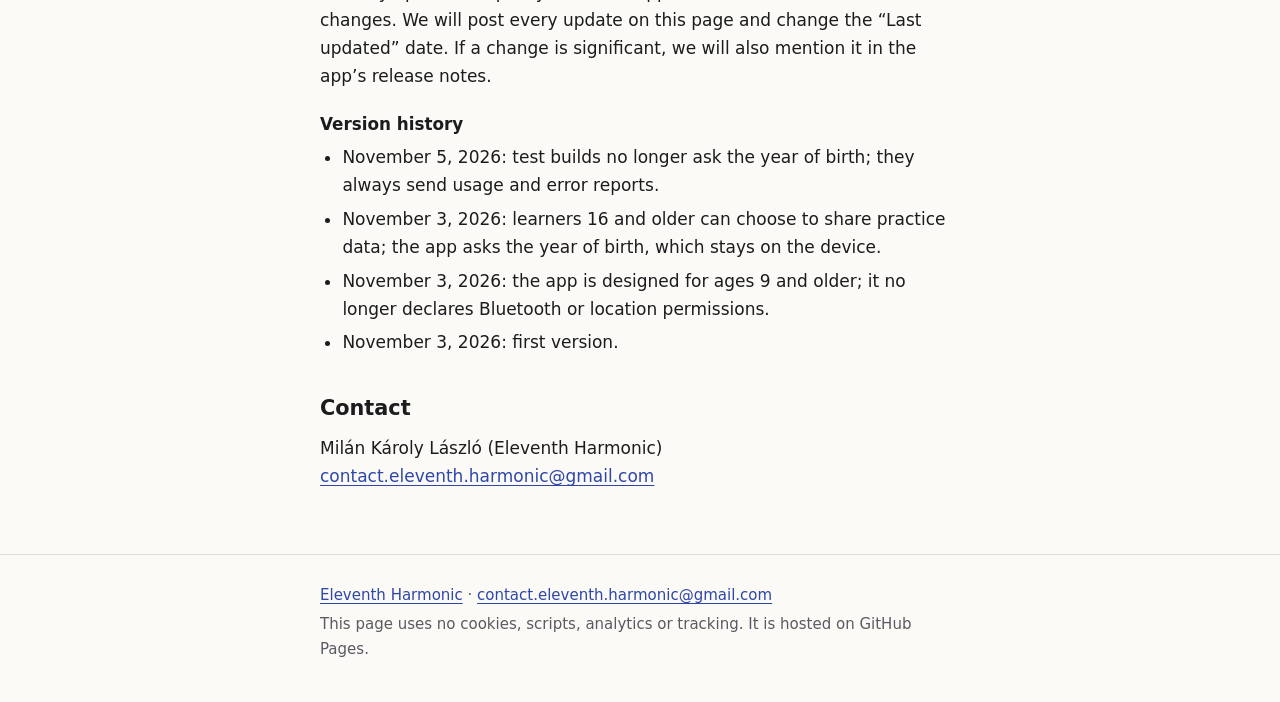
==== commit 7c190802: "Classical Guitar Theory policy: test builds always send Co-Authored-By: Claude Opus 5.5 <noreply@ant" ====
--- a/classical-guitar-theory/privacy/index.html
+++ b/classical-guitar-theory/privacy/index.html
@@ -21,7 +21,7 @@
 
   <main id="main" class="wrap">
     <h1>Classical Guitar Theory Privacy Policy</h1>
-    <p class="meta">Last updated: <time datetime="2026-11-03">November 3, 2026</time></p>
+    <p class="meta">Last updated: <time datetime="2026-11-05">November 5, 2026</time></p>
 
     <p>This policy explains how the Classical Guitar Theory app for Android handles information. Classical Guitar Theory is published by Eleventh Harmonic.</p>
 
@@ -134,7 +134,7 @@
     <p><strong>Rate this app</strong> in Settings opens the Google Play Store app, and only when you tap it. The app does not see what you write there. Google Play’s own terms and privacy policy apply to what you do in it.</p>
 
     <h2 id="test-builds">Test builds for invited testers</h2>
-    <p>Before a release, we give a separate test build of the app to a small group of invited adult testers. <strong>This section does not apply to the app you install from Google Play for everyone.</strong> The test build asks the same year of birth and the same question about practice data. It sends usage and error reports only if the tester chose Yes, and a bug report only when the tester taps Send.</p>
+    <p>Before a release, we give a separate test build of the app to a small group of invited adult testers. <strong>This section does not apply to the app you install from Google Play for everyone.</strong> The test build does not ask the year of birth or whether to share practice data: it always sends the usage and error reports described below. It sends a bug report only when the tester taps Send. A tester who does not want this can stop using the test build and ask us to delete their reports.</p>
     <p>Every report includes the random number created when the app was installed. It is not linked to any account, name, email address or advertising ID. It shows that several reports came from the same installation, but not who sent them. Uninstalling the app removes it from the device, but a device backup can restore it if the app is installed again.</p>
 
     <h3 id="test-bug-reports">Bug reports a tester sends</h3>
@@ -201,6 +201,7 @@
     <p>We may update this policy when the app, the services it uses or the law changes. We will post every update on this page and change the “Last updated” date. If a change is significant, we will also mention it in the app’s release notes.</p>
     <h3 id="history">Version history</h3>
     <ul>
+      <li><time datetime="2026-11-05">November 5, 2026</time>: test builds no longer ask the year of birth; they always send usage and error reports.</li>
       <li><time datetime="2026-11-03">November 3, 2026</time>: learners 16 and older can choose to share practice data; the app asks the year of birth, which stays on the device.</li>
       <li><time datetime="2026-11-03">November 3, 2026</time>: the app is designed for ages 9 and older; it no longer declares Bluetooth or location permissions.</li>
       <li><time datetime="2026-11-03">November 3, 2026</time>: first version.</li>
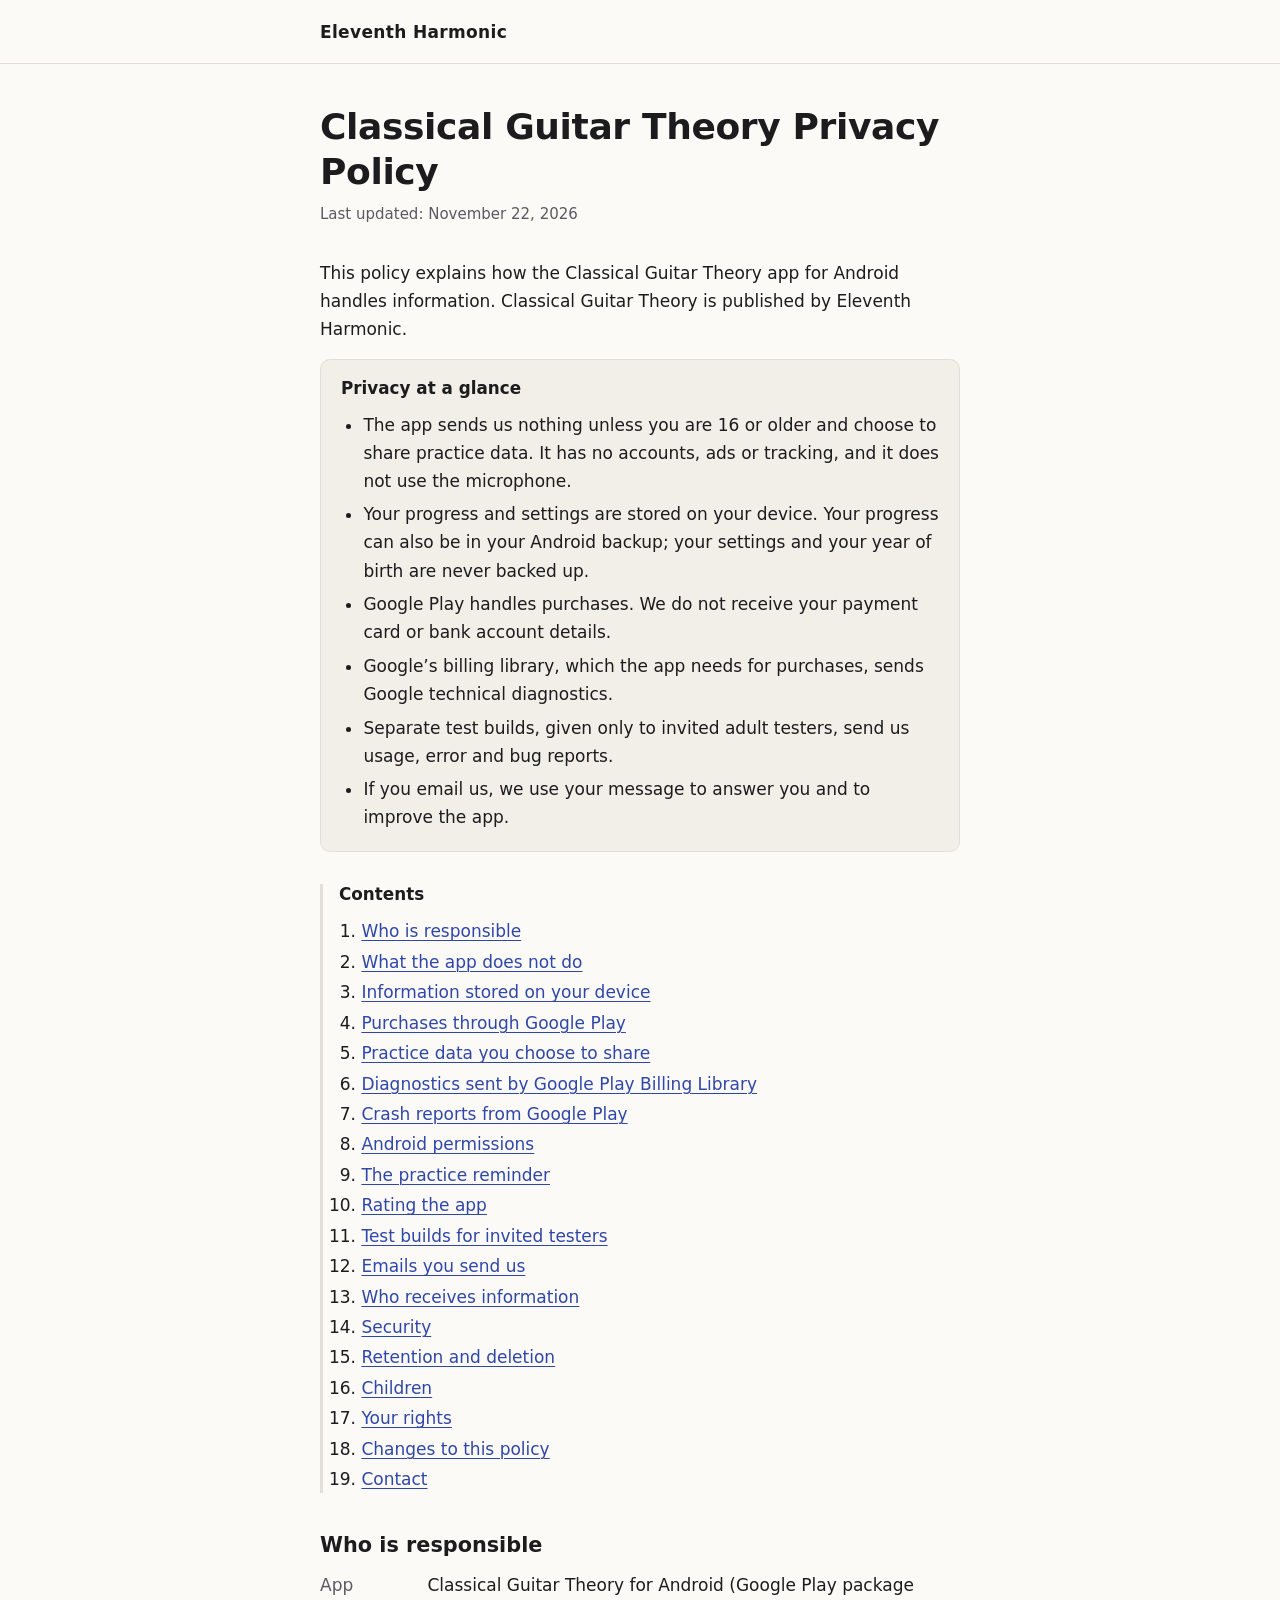
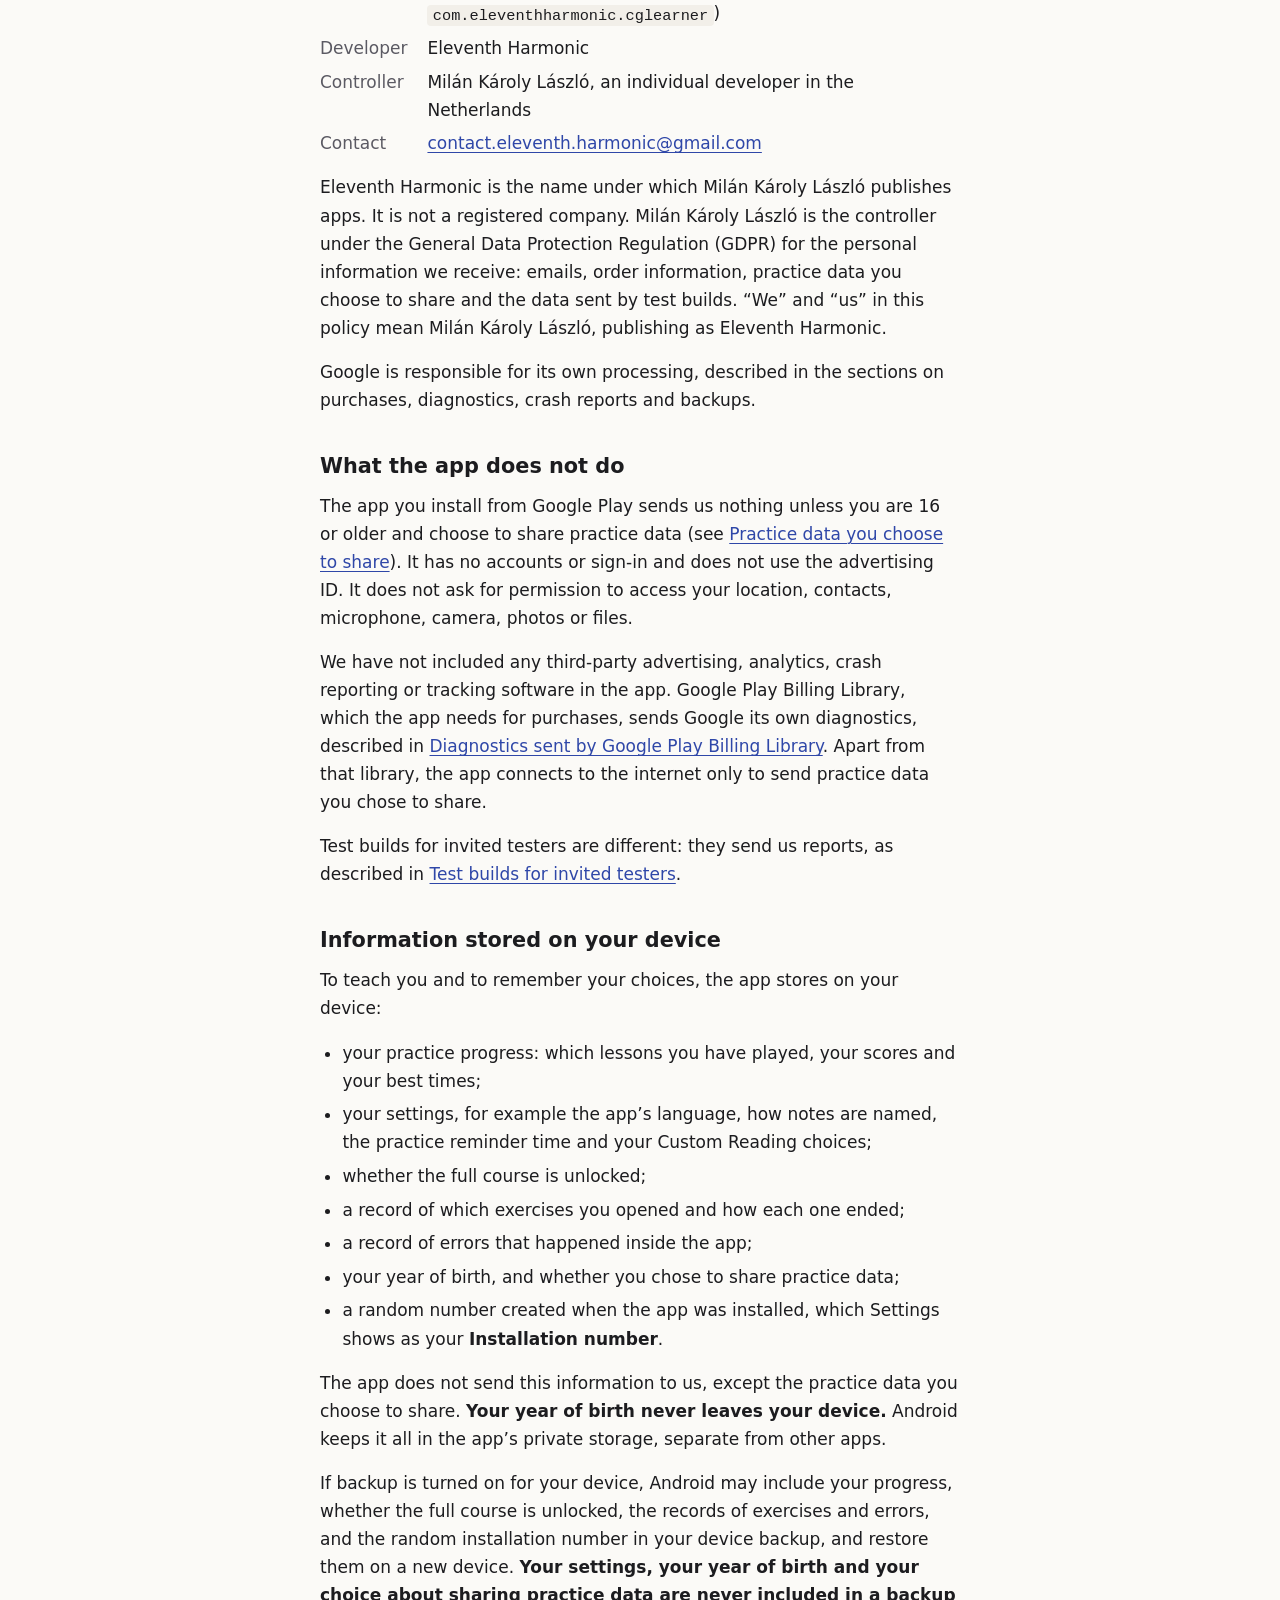
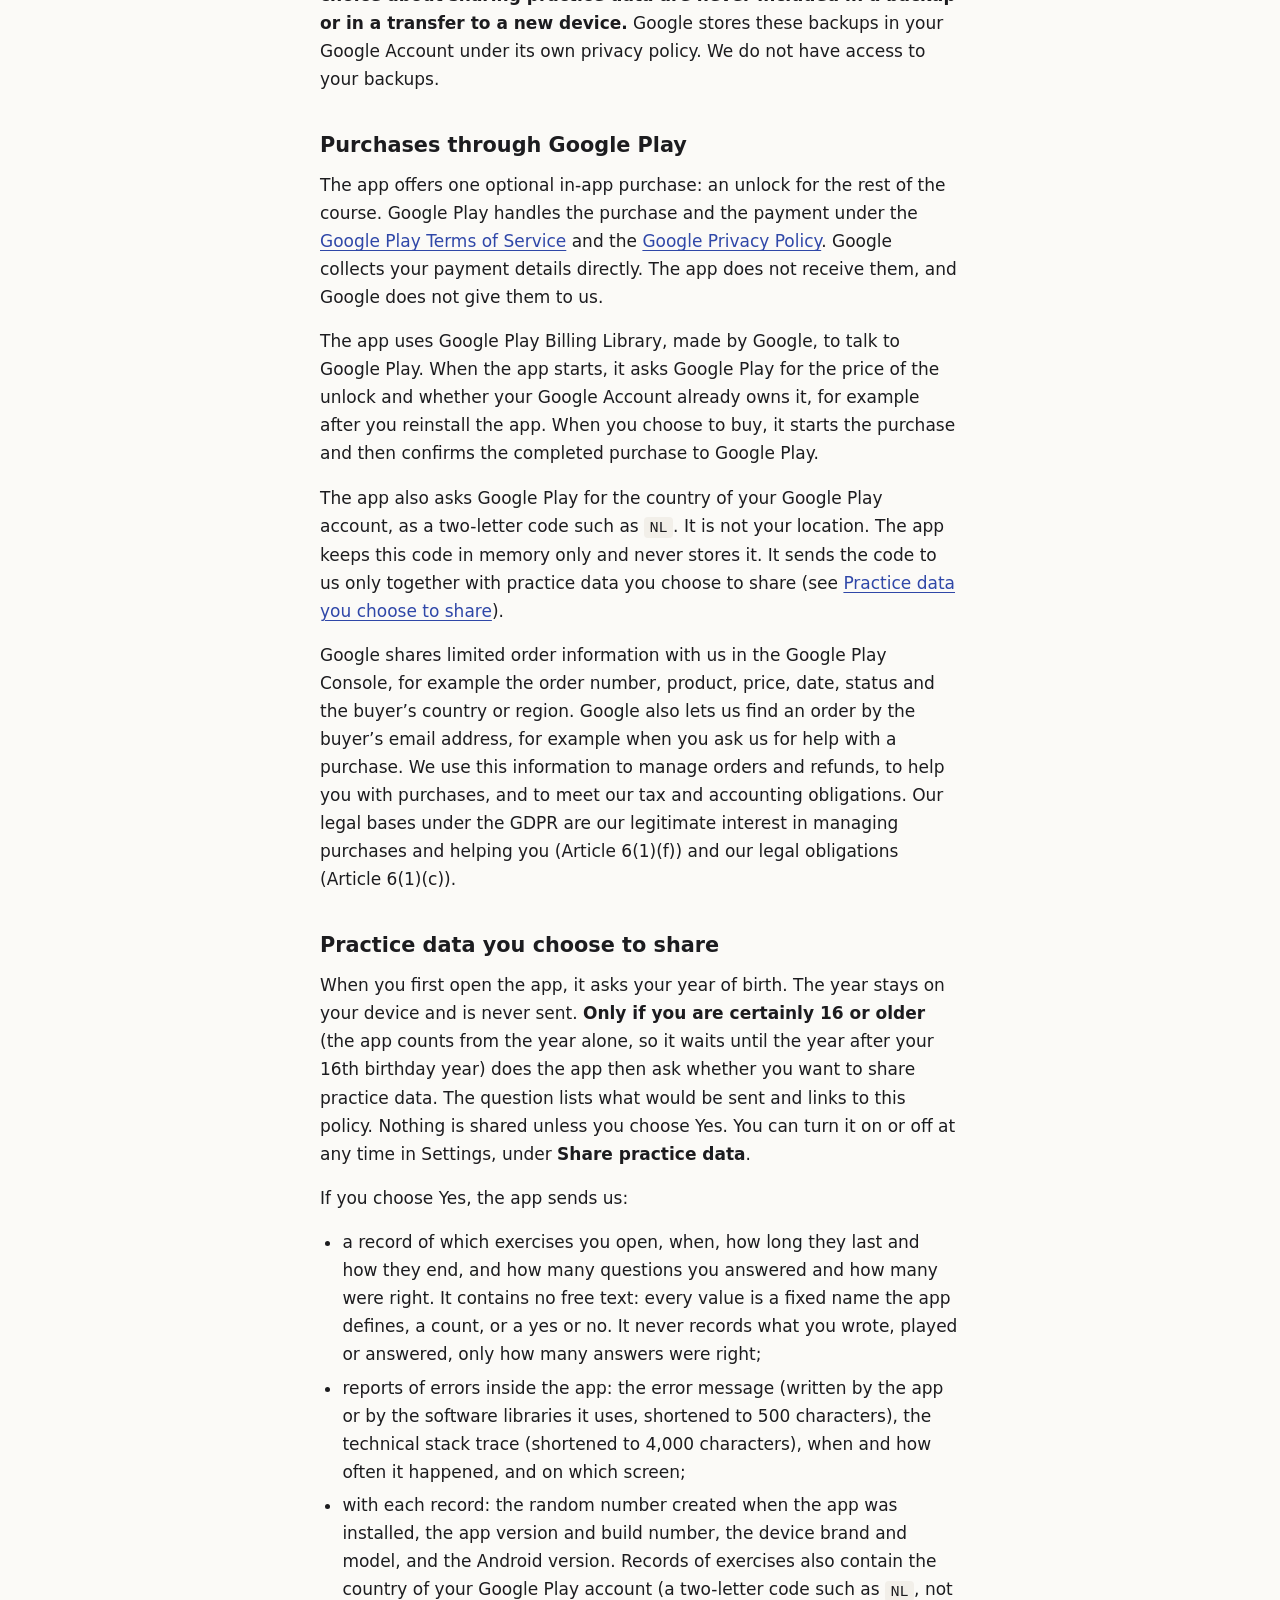
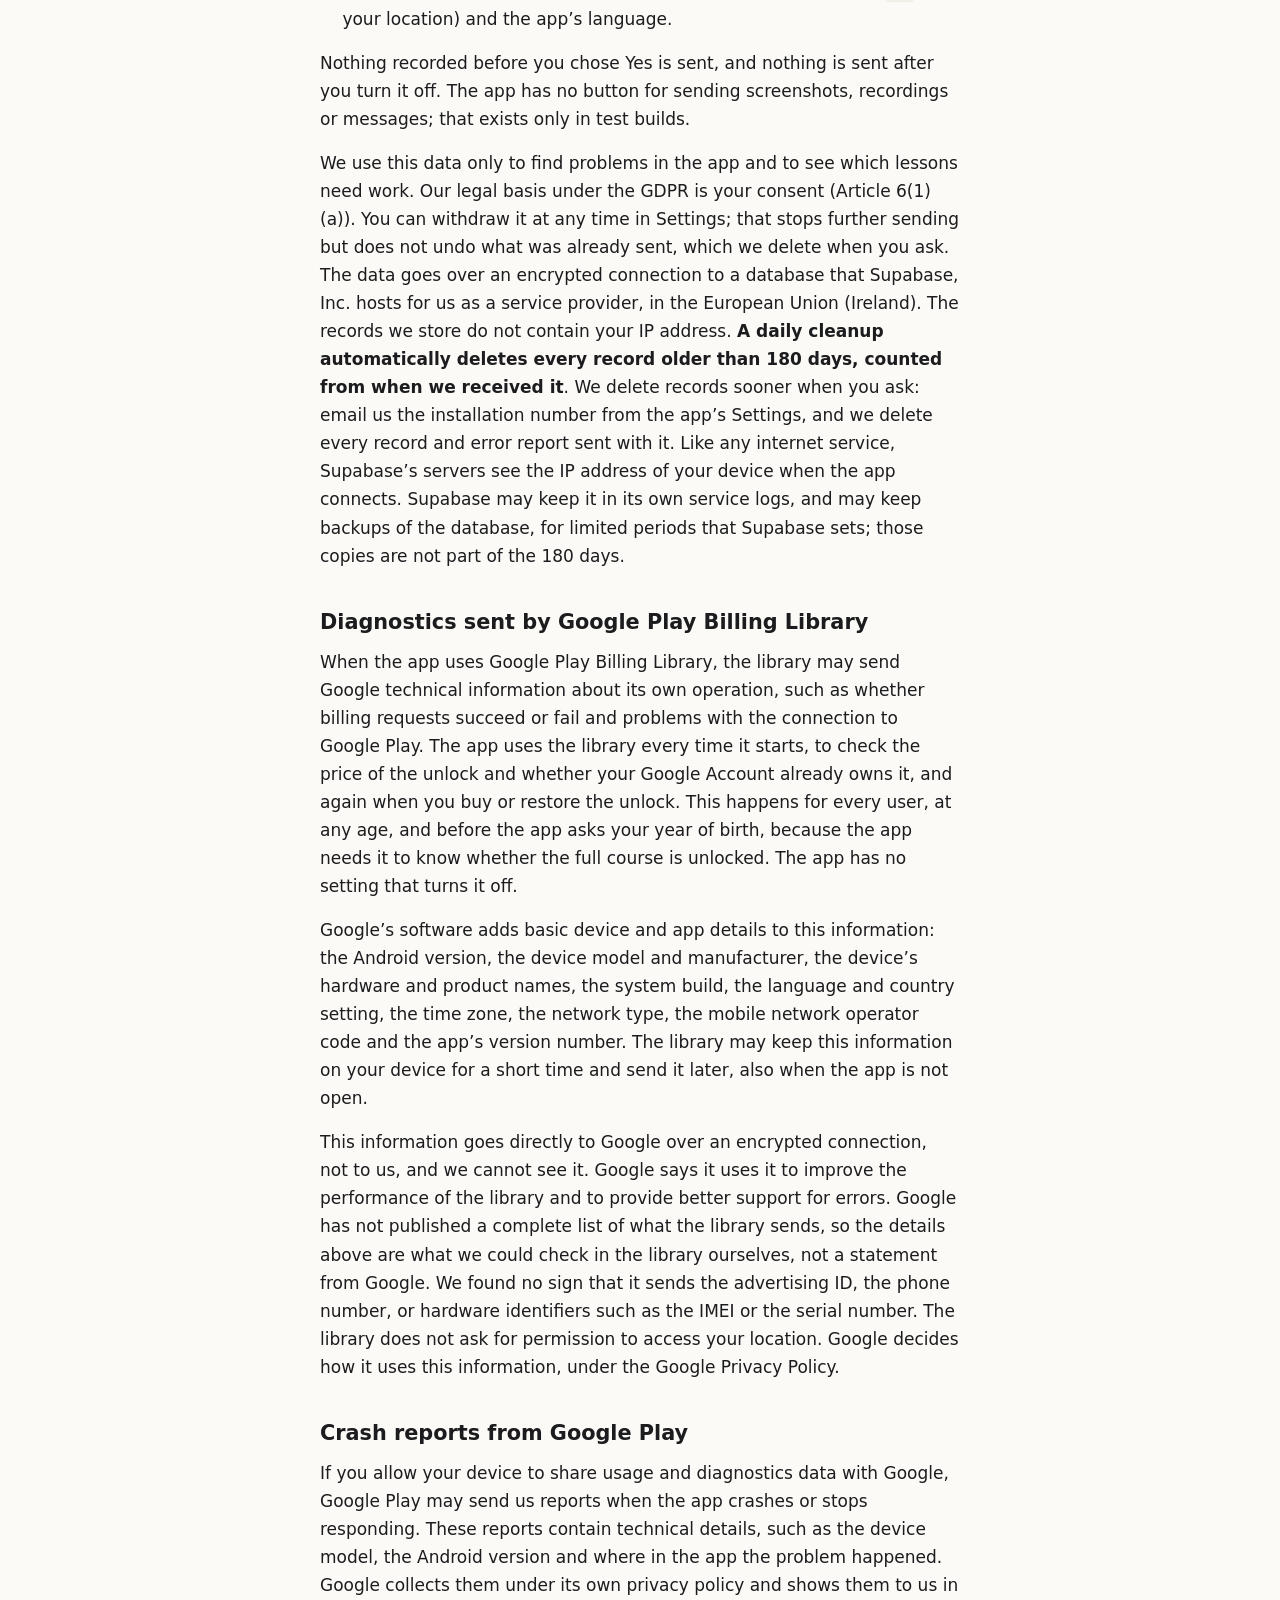
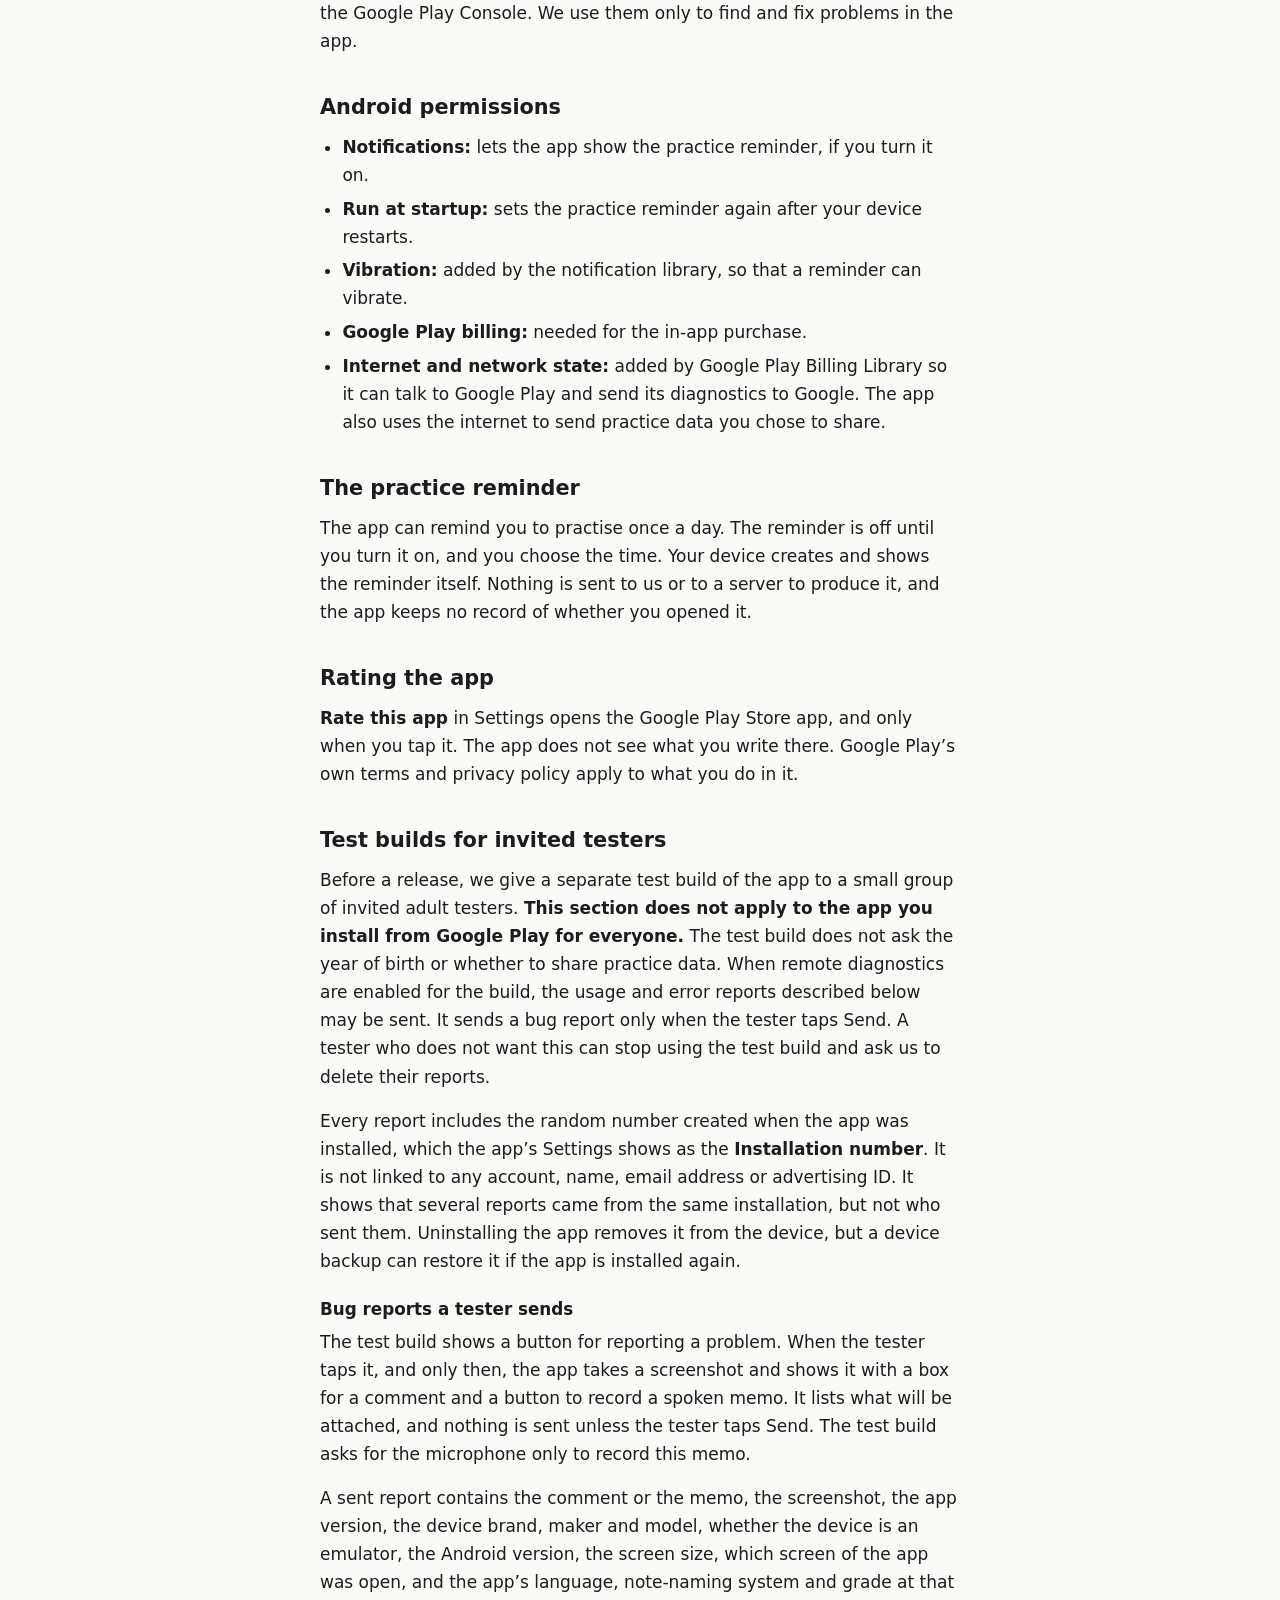
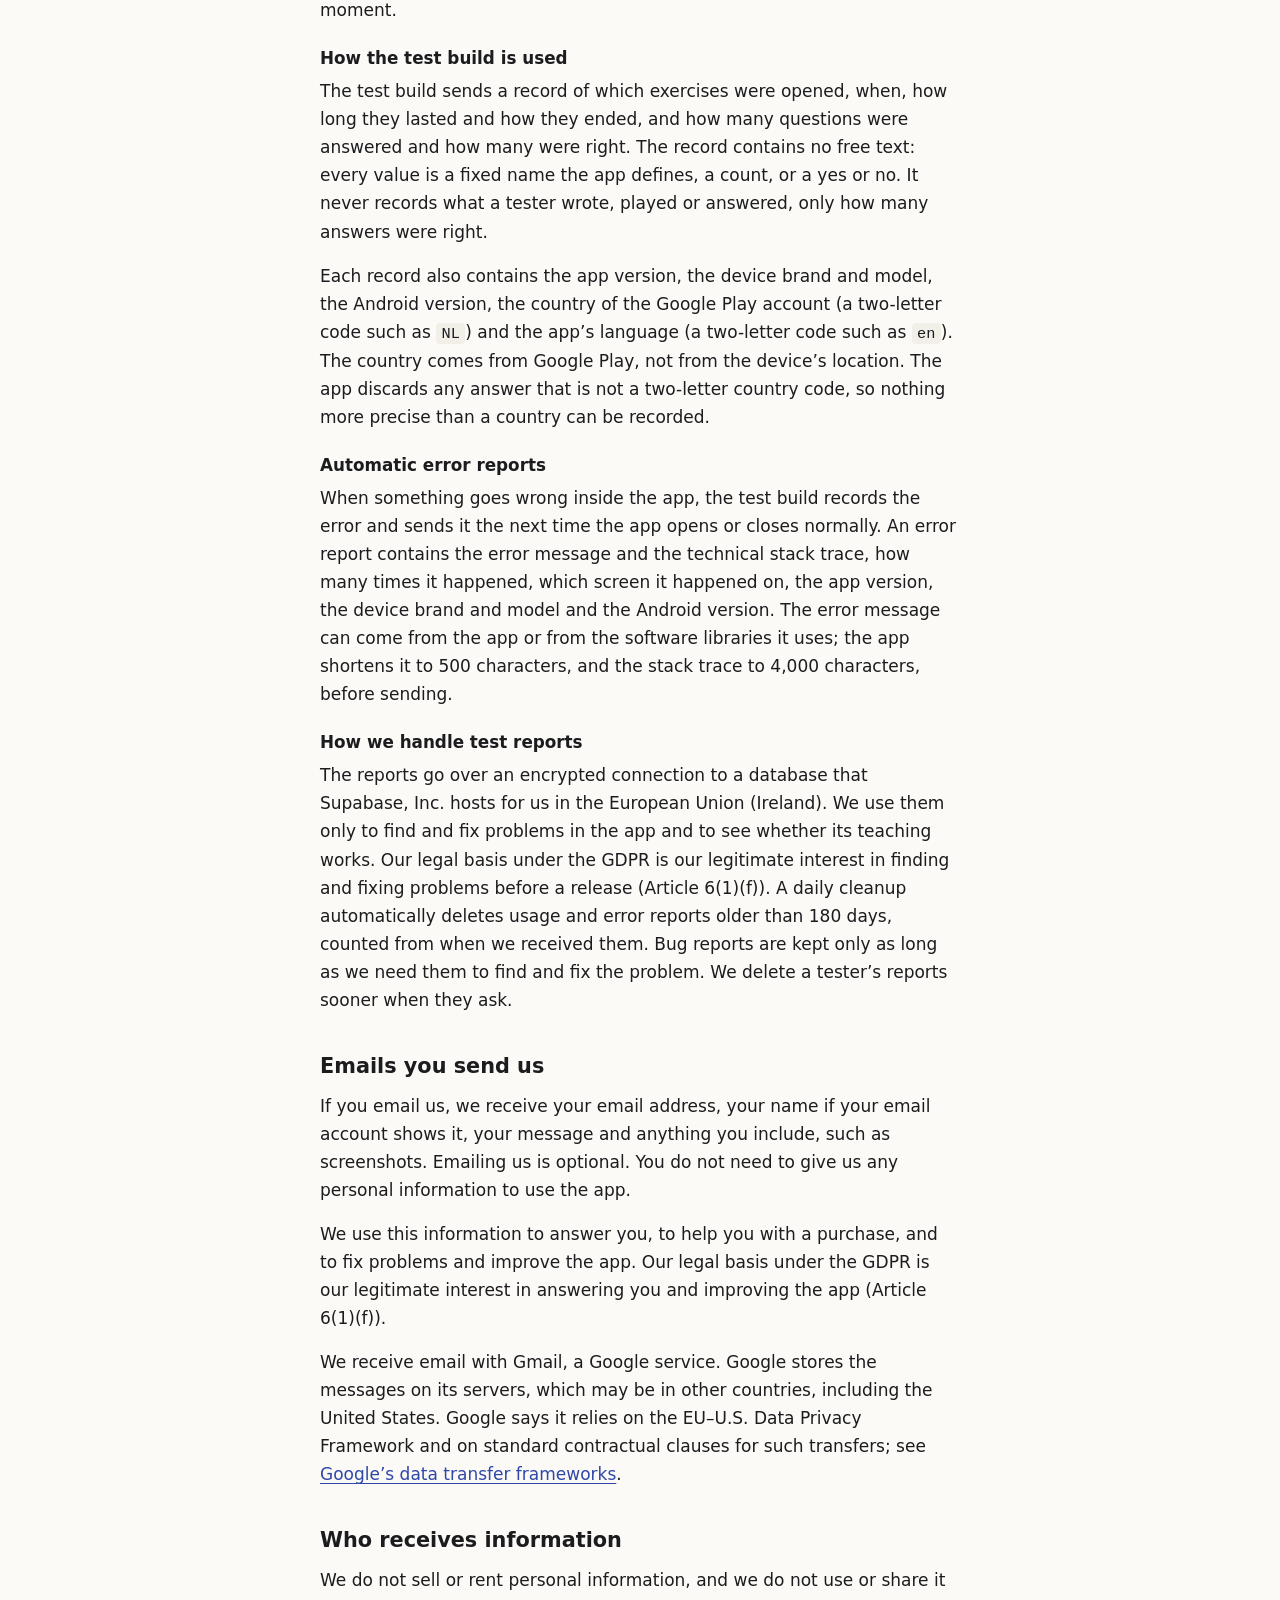
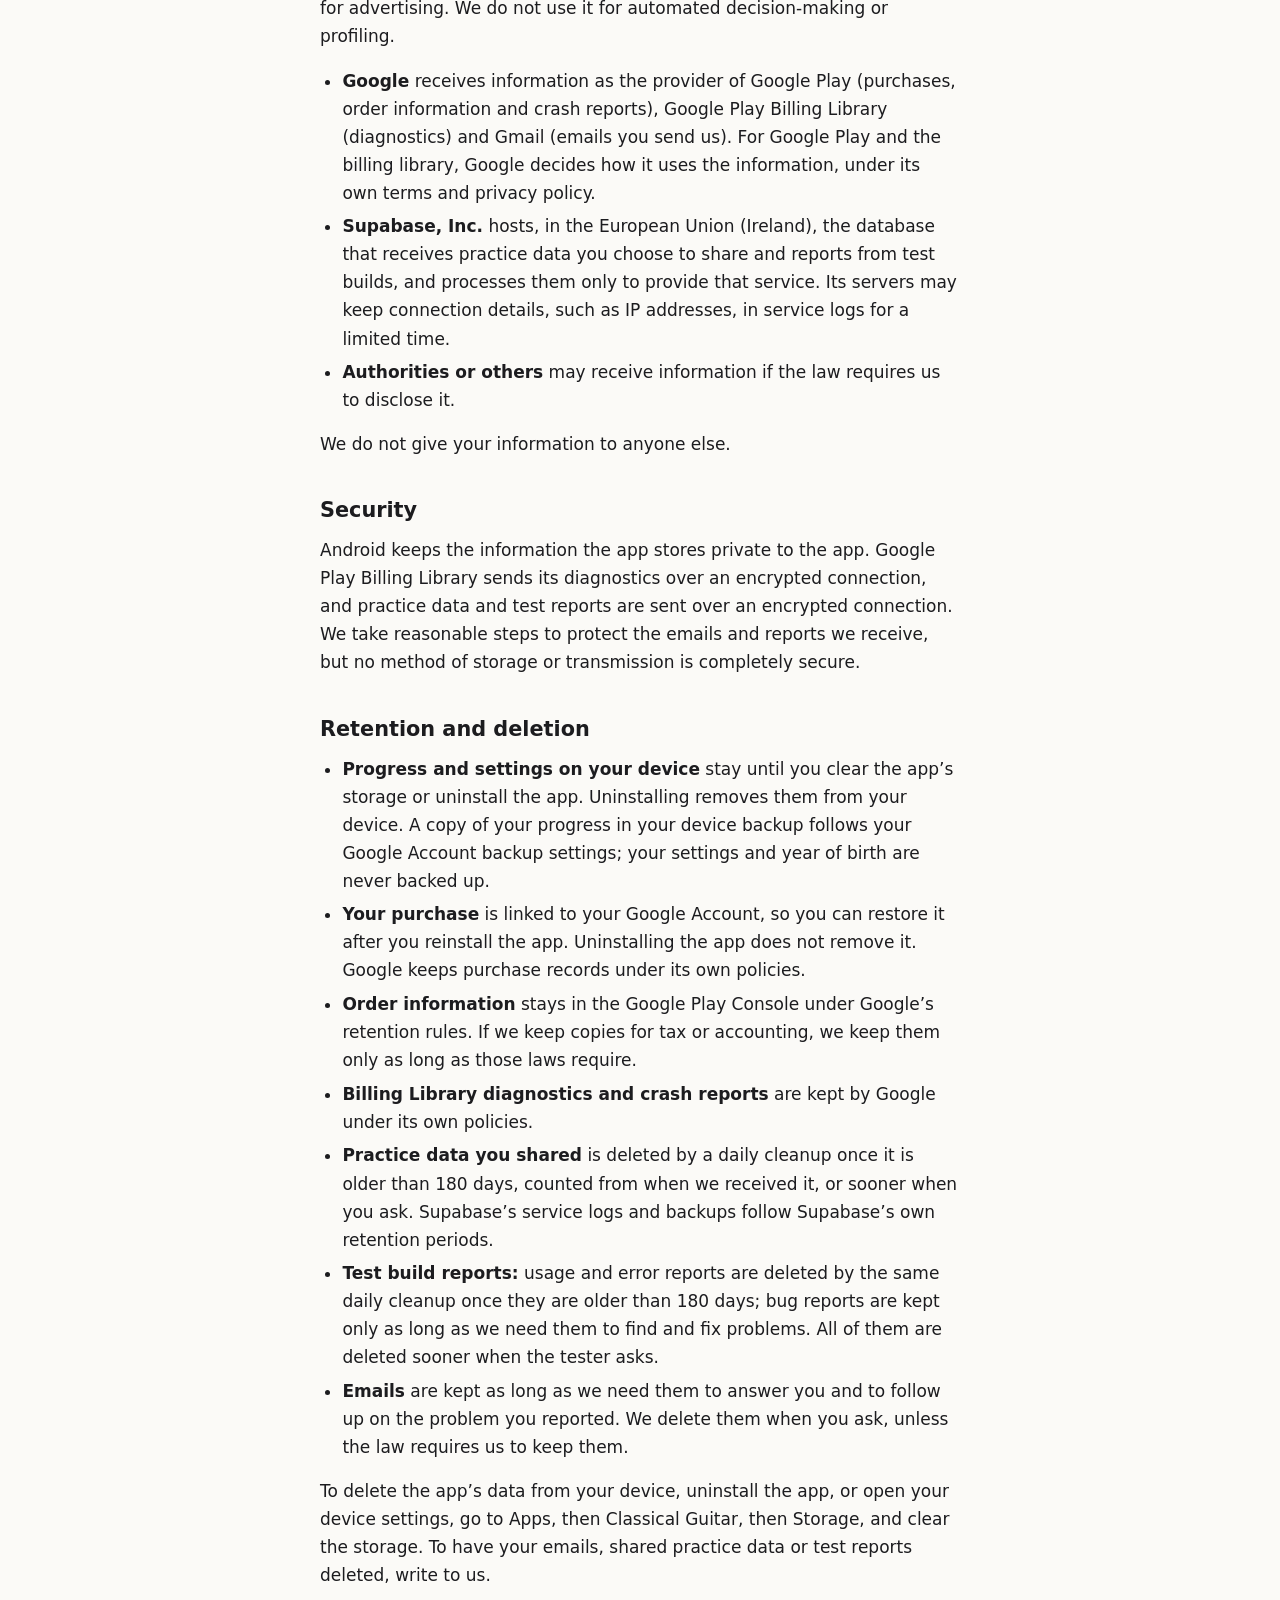
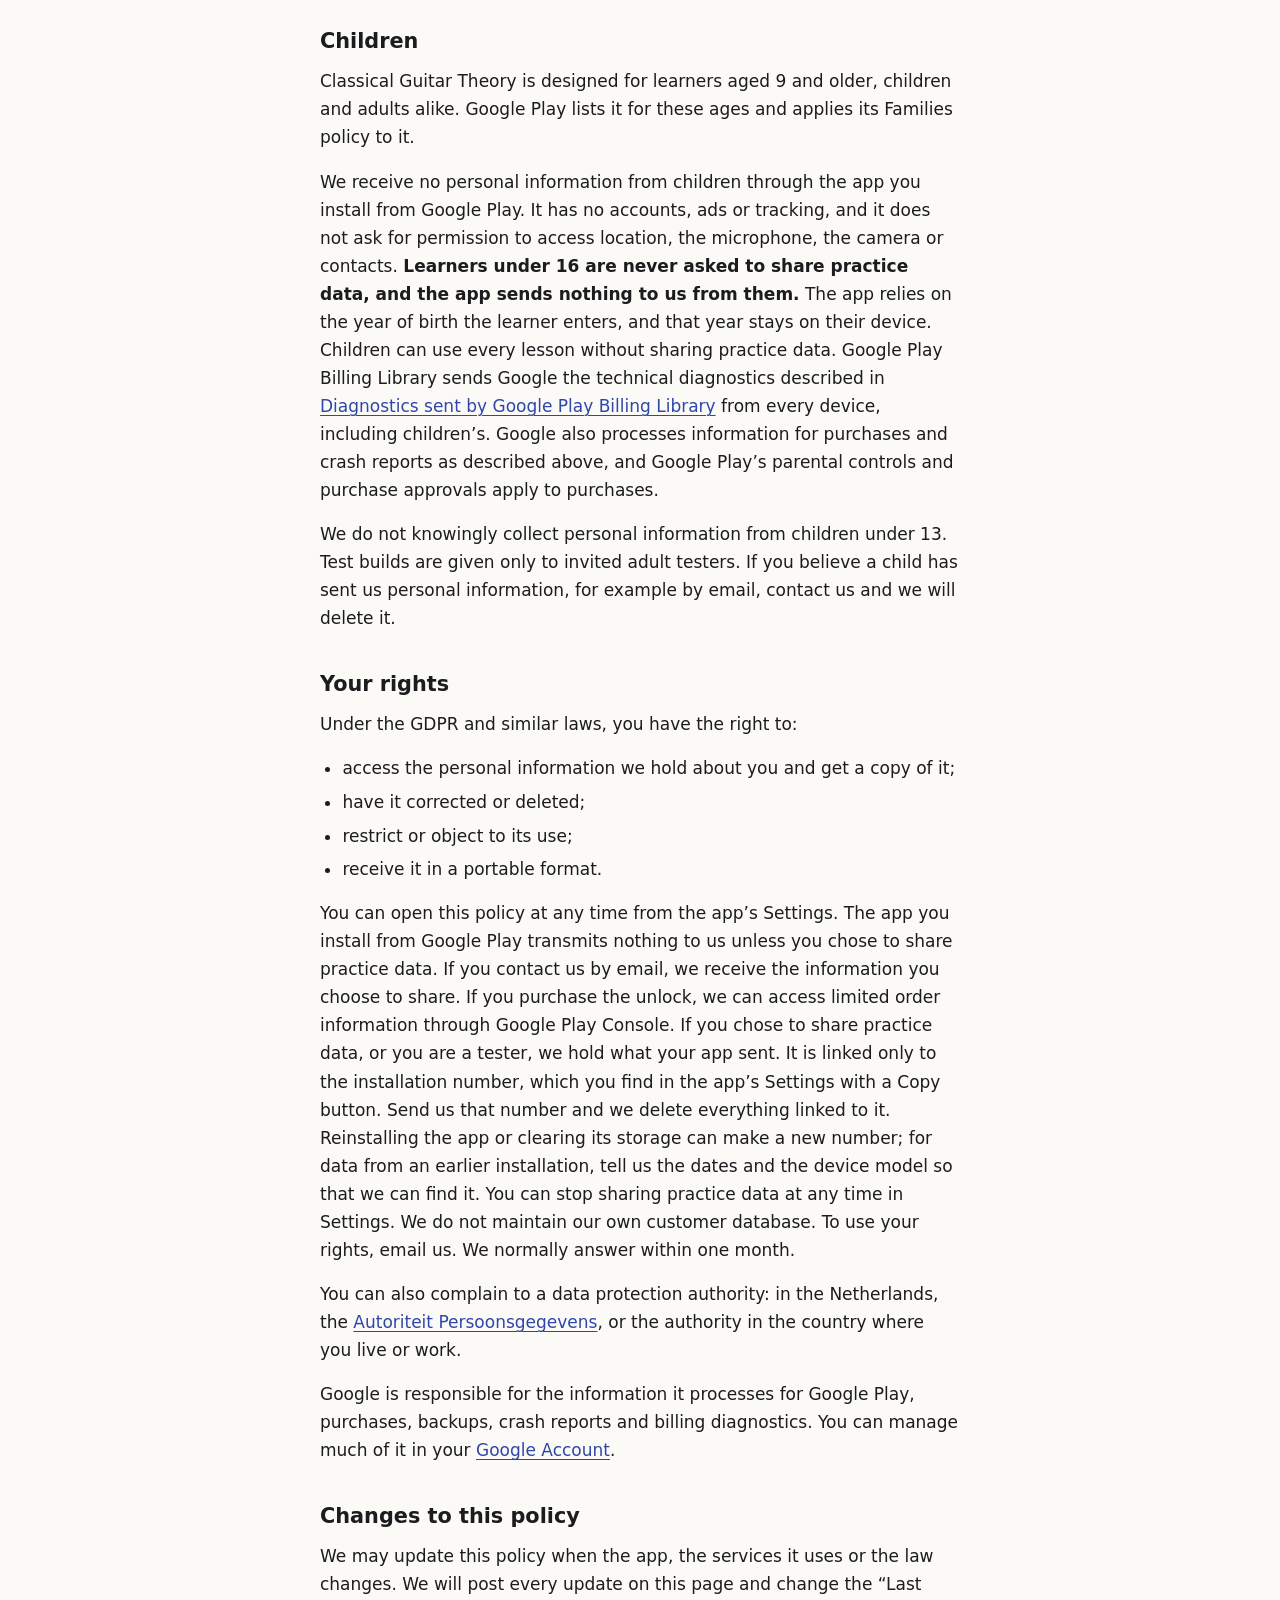
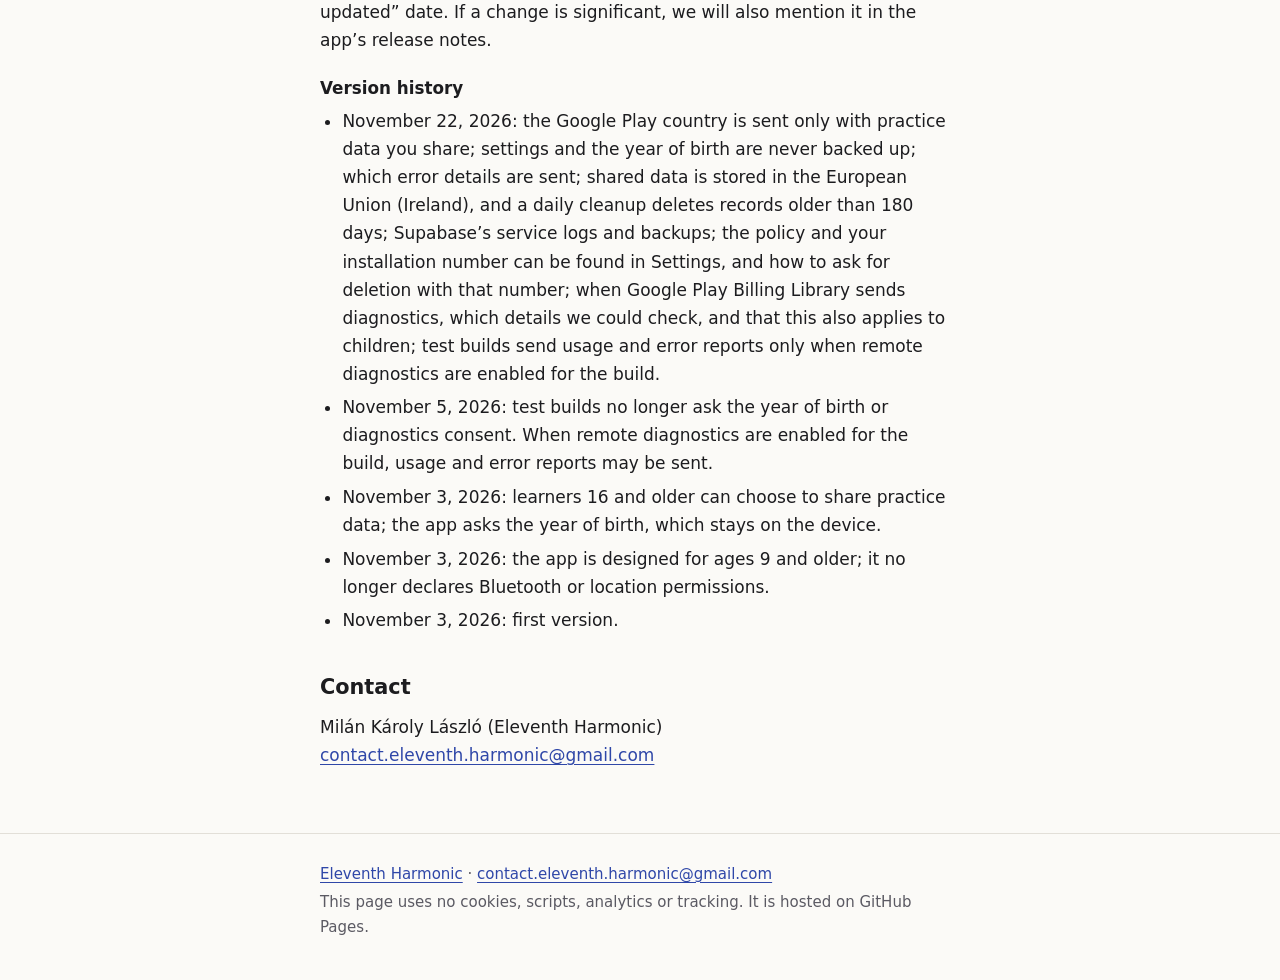
==== commit 5ec020bc: "Classical Guitar Theory policy: EU storage, 180-day cleanup, billing diagnostics Co-Authored-By: Cla" ====
--- a/classical-guitar-theory/privacy/index.html
+++ b/classical-guitar-theory/privacy/index.html
@@ -21,7 +21,7 @@
 
   <main id="main" class="wrap">
     <h1>Classical Guitar Theory Privacy Policy</h1>
-    <p class="meta">Last updated: <time datetime="2026-11-05">November 5, 2026</time></p>
+    <p class="meta">Last updated: <time datetime="2026-11-22">November 22, 2026</time></p>
 
     <p>This policy explains how the Classical Guitar Theory app for Android handles information. Classical Guitar Theory is published by Eleventh Harmonic.</p>
 
@@ -29,7 +29,7 @@
       <h2 id="summary">Privacy at a glance</h2>
       <ul>
         <li>The app sends us nothing unless you are 16 or older and choose to share practice data. It has no accounts, ads or tracking, and it does not use the microphone.</li>
-        <li>Your progress and settings are stored on your device, and in your Android backup if you use one.</li>
+        <li>Your progress and settings are stored on your device. Your progress can also be in your Android backup; your settings and your year of birth are never backed up.</li>
         <li>Google Play handles purchases. We do not receive your payment card or bank account details.</li>
         <li>Google’s billing library, which the app needs for purchases, sends Google technical diagnostics.</li>
         <li>Separate test builds, given only to invited adult testers, send us usage, error and bug reports.</li>
@@ -88,32 +88,34 @@
       <li>your settings, for example the app’s language, how notes are named, the practice reminder time and your Custom Reading choices;</li>
       <li>whether the full course is unlocked;</li>
       <li>a record of which exercises you opened and how each one ended;</li>
+      <li>a record of errors that happened inside the app;</li>
       <li>your year of birth, and whether you chose to share practice data;</li>
-      <li>a random number created when the app was installed.</li>
+      <li>a random number created when the app was installed, which Settings shows as your <strong>Installation number</strong>.</li>
     </ul>
     <p>The app does not send this information to us, except the practice data you choose to share. <strong>Your year of birth never leaves your device.</strong> Android keeps it all in the app’s private storage, separate from other apps.</p>
-    <p>If backup is turned on for your device, Android may include this information in your device backup and restore it on a new device. Google stores these backups in your Google Account under its own privacy policy. We do not have access to your backups.</p>
+    <p>If backup is turned on for your device, Android may include your progress, whether the full course is unlocked, the records of exercises and errors, and the random installation number in your device backup, and restore them on a new device. <strong>Your settings, your year of birth and your choice about sharing practice data are never included in a backup or in a transfer to a new device.</strong> Google stores these backups in your Google Account under its own privacy policy. We do not have access to your backups.</p>
 
     <h2 id="purchases">Purchases through Google Play</h2>
     <p>The app offers one optional in-app purchase: an unlock for the rest of the course. Google Play handles the purchase and the payment under the <a href="https://play.google.com/about/play-terms/">Google Play Terms of Service</a> and the <a href="https://policies.google.com/privacy">Google Privacy Policy</a>. Google collects your payment details directly. The app does not receive them, and Google does not give them to us.</p>
     <p>The app uses Google Play Billing Library, made by Google, to talk to Google Play. When the app starts, it asks Google Play for the price of the unlock and whether your Google Account already owns it, for example after you reinstall the app. When you choose to buy, it starts the purchase and then confirms the completed purchase to Google Play.</p>
-    <p>The app also asks Google Play for the country of your Google Play account, as a two-letter code such as <code>NL</code>. The app you install from Google Play keeps this code in memory only and does not store or send it. It is not your location.</p>
+    <p>The app also asks Google Play for the country of your Google Play account, as a two-letter code such as <code>NL</code>. It is not your location. The app keeps this code in memory only and never stores it. It sends the code to us only together with practice data you choose to share (see <a href="#shared-data">Practice data you choose to share</a>).</p>
     <p>Google shares limited order information with us in the Google Play Console, for example the order number, product, price, date, status and the buyer’s country or region. Google also lets us find an order by the buyer’s email address, for example when you ask us for help with a purchase. We use this information to manage orders and refunds, to help you with purchases, and to meet our tax and accounting obligations. Our legal bases under the GDPR are our legitimate interest in managing purchases and helping you (Article 6(1)(f)) and our legal obligations (Article 6(1)(c)).</p>
 
     <h2 id="shared-data">Practice data you choose to share</h2>
-    <p>When you first open the app, it asks your year of birth. The year stays on your device and is never sent. <strong>Only if you are certainly 16 or older</strong> (the app counts from the year alone, so it waits until the year after your 16th birthday year) does the app then ask whether you want to share practice data. Nothing is shared unless you choose Yes. You can turn it on or off at any time in Settings, under <strong>Share practice data</strong>.</p>
+    <p>When you first open the app, it asks your year of birth. The year stays on your device and is never sent. <strong>Only if you are certainly 16 or older</strong> (the app counts from the year alone, so it waits until the year after your 16th birthday year) does the app then ask whether you want to share practice data. The question lists what would be sent and links to this policy. Nothing is shared unless you choose Yes. You can turn it on or off at any time in Settings, under <strong>Share practice data</strong>.</p>
     <p>If you choose Yes, the app sends us:</p>
     <ul>
-      <li>a record of which exercises you open, how long they last and how they end, and how many questions you answered and how many were right. It contains no free text: every value is a fixed name the app defines, a count, or a yes or no. It never records what you wrote, played or answered, only how many answers were right;</li>
-      <li>reports of errors inside the app: the error message the app’s own code wrote (shortened), the technical stack trace, how often it happened and on which screen;</li>
-      <li>with each record: the random number created when the app was installed, the app version, the device brand and model, the Android version, the country of your Google Play account (a two-letter code such as <code>NL</code>, not your location) and the app’s language.</li>
+      <li>a record of which exercises you open, when, how long they last and how they end, and how many questions you answered and how many were right. It contains no free text: every value is a fixed name the app defines, a count, or a yes or no. It never records what you wrote, played or answered, only how many answers were right;</li>
+      <li>reports of errors inside the app: the error message (written by the app or by the software libraries it uses, shortened to 500 characters), the technical stack trace (shortened to 4,000 characters), when and how often it happened, and on which screen;</li>
+      <li>with each record: the random number created when the app was installed, the app version and build number, the device brand and model, and the Android version. Records of exercises also contain the country of your Google Play account (a two-letter code such as <code>NL</code>, not your location) and the app’s language.</li>
     </ul>
     <p>Nothing recorded before you chose Yes is sent, and nothing is sent after you turn it off. The app has no button for sending screenshots, recordings or messages; that exists only in test builds.</p>
-    <p>We use this data only to find problems in the app and to see which lessons need work. Our legal basis under the GDPR is your consent (Article 6(1)(a)). You can withdraw it at any time in Settings; that stops further sending but does not undo what was already sent, which we delete when you ask. The data goes over an encrypted connection to a database that Supabase, Inc. hosts for us. We keep it only as long as we need it for these purposes.</p>
+    <p>We use this data only to find problems in the app and to see which lessons need work. Our legal basis under the GDPR is your consent (Article 6(1)(a)). You can withdraw it at any time in Settings; that stops further sending but does not undo what was already sent, which we delete when you ask. The data goes over an encrypted connection to a database that Supabase, Inc. hosts for us as a service provider, in the European Union (Ireland). The records we store do not contain your IP address. <strong>A daily cleanup automatically deletes every record older than 180 days, counted from when we received it</strong>. We delete records sooner when you ask: email us the installation number from the app’s Settings, and we delete every record and error report sent with it. Like any internet service, Supabase’s servers see the IP address of your device when the app connects. Supabase may keep it in its own service logs, and may keep backups of the database, for limited periods that Supabase sets; those copies are not part of the 180 days.</p>
 
     <h2 id="billing-diagnostics">Diagnostics sent by Google Play Billing Library</h2>
-    <p>When the app uses Google Play Billing Library, including when the app starts, the library may send Google technical information about its own operation, such as whether billing requests succeed or fail and problems with the connection to Google Play. Google’s software adds basic device and app details to this information: Android version, device model and manufacturer, system build, language and country setting, time zone, network type, mobile network operator code and the app’s version number.</p>
-    <p>This information goes directly to Google over an encrypted connection, not to us. Google says it uses it to improve the library and to provide better support for errors. Google decides how it uses this information, under the Google Privacy Policy.</p>
+    <p>When the app uses Google Play Billing Library, the library may send Google technical information about its own operation, such as whether billing requests succeed or fail and problems with the connection to Google Play. The app uses the library every time it starts, to check the price of the unlock and whether your Google Account already owns it, and again when you buy or restore the unlock. This happens for every user, at any age, and before the app asks your year of birth, because the app needs it to know whether the full course is unlocked. The app has no setting that turns it off.</p>
+    <p>Google’s software adds basic device and app details to this information: the Android version, the device model and manufacturer, the device’s hardware and product names, the system build, the language and country setting, the time zone, the network type, the mobile network operator code and the app’s version number. The library may keep this information on your device for a short time and send it later, also when the app is not open.</p>
+    <p>This information goes directly to Google over an encrypted connection, not to us, and we cannot see it. Google says it uses it to improve the performance of the library and to provide better support for errors. Google has not published a complete list of what the library sends, so the details above are what we could check in the library ourselves, not a statement from Google. We found no sign that it sends the advertising ID, the phone number, or hardware identifiers such as the IMEI or the serial number. The library does not ask for permission to access your location. Google decides how it uses this information, under the Google Privacy Policy.</p>
 
     <h2 id="crash-reports">Crash reports from Google Play</h2>
     <p>If you allow your device to share usage and diagnostics data with Google, Google Play may send us reports when the app crashes or stops responding. These reports contain technical details, such as the device model, the Android version and where in the app the problem happened. Google collects them under its own privacy policy and shows them to us in the Google Play Console. We use them only to find and fix problems in the app.</p>
@@ -134,22 +136,22 @@
     <p><strong>Rate this app</strong> in Settings opens the Google Play Store app, and only when you tap it. The app does not see what you write there. Google Play’s own terms and privacy policy apply to what you do in it.</p>
 
     <h2 id="test-builds">Test builds for invited testers</h2>
-    <p>Before a release, we give a separate test build of the app to a small group of invited adult testers. <strong>This section does not apply to the app you install from Google Play for everyone.</strong> The test build does not ask the year of birth or whether to share practice data: it always sends the usage and error reports described below. It sends a bug report only when the tester taps Send. A tester who does not want this can stop using the test build and ask us to delete their reports.</p>
-    <p>Every report includes the random number created when the app was installed. It is not linked to any account, name, email address or advertising ID. It shows that several reports came from the same installation, but not who sent them. Uninstalling the app removes it from the device, but a device backup can restore it if the app is installed again.</p>
+    <p>Before a release, we give a separate test build of the app to a small group of invited adult testers. <strong>This section does not apply to the app you install from Google Play for everyone.</strong> The test build does not ask the year of birth or whether to share practice data. When remote diagnostics are enabled for the build, the usage and error reports described below may be sent. It sends a bug report only when the tester taps Send. A tester who does not want this can stop using the test build and ask us to delete their reports.</p>
+    <p>Every report includes the random number created when the app was installed, which the app’s Settings shows as the <strong>Installation number</strong>. It is not linked to any account, name, email address or advertising ID. It shows that several reports came from the same installation, but not who sent them. Uninstalling the app removes it from the device, but a device backup can restore it if the app is installed again.</p>
 
     <h3 id="test-bug-reports">Bug reports a tester sends</h3>
     <p>The test build shows a button for reporting a problem. When the tester taps it, and only then, the app takes a screenshot and shows it with a box for a comment and a button to record a spoken memo. It lists what will be attached, and nothing is sent unless the tester taps Send. The test build asks for the microphone only to record this memo.</p>
     <p>A sent report contains the comment or the memo, the screenshot, the app version, the device brand, maker and model, whether the device is an emulator, the Android version, the screen size, which screen of the app was open, and the app’s language, note-naming system and grade at that moment.</p>
 
     <h3 id="test-usage">How the test build is used</h3>
-    <p>The test build sends a record of which exercises were opened, how long they lasted and how they ended, and how many questions were answered and how many were right. The record contains no free text: every value is a fixed name the app defines, a count, or a yes or no. It never records what a tester wrote, played or answered, only how many answers were right.</p>
+    <p>The test build sends a record of which exercises were opened, when, how long they lasted and how they ended, and how many questions were answered and how many were right. The record contains no free text: every value is a fixed name the app defines, a count, or a yes or no. It never records what a tester wrote, played or answered, only how many answers were right.</p>
     <p>Each record also contains the app version, the device brand and model, the Android version, the country of the Google Play account (a two-letter code such as <code>NL</code>) and the app’s language (a two-letter code such as <code>en</code>). The country comes from Google Play, not from the device’s location. The app discards any answer that is not a two-letter country code, so nothing more precise than a country can be recorded.</p>
 
     <h3 id="test-errors">Automatic error reports</h3>
-    <p>When something goes wrong inside the app, the test build records the error and sends it the next time the app opens or closes normally. An error report contains the error message and the technical stack trace, how many times it happened, which screen it happened on, the app version, the device brand and model and the Android version. The app’s own code writes the error message, and the app shortens it before sending.</p>
+    <p>When something goes wrong inside the app, the test build records the error and sends it the next time the app opens or closes normally. An error report contains the error message and the technical stack trace, how many times it happened, which screen it happened on, the app version, the device brand and model and the Android version. The error message can come from the app or from the software libraries it uses; the app shortens it to 500 characters, and the stack trace to 4,000 characters, before sending.</p>
 
     <h3 id="test-processing">How we handle test reports</h3>
-    <p>The reports go over an encrypted connection to a database that Supabase, Inc. hosts for us. We use them only to find and fix problems in the app and to see whether its teaching works. Our legal basis under the GDPR is our legitimate interest in finding and fixing problems before a release (Article 6(1)(f)). We keep the reports only as long as we need them for that, and we delete a tester’s reports when they ask.</p>
+    <p>The reports go over an encrypted connection to a database that Supabase, Inc. hosts for us in the European Union (Ireland). We use them only to find and fix problems in the app and to see whether its teaching works. Our legal basis under the GDPR is our legitimate interest in finding and fixing problems before a release (Article 6(1)(f)). A daily cleanup automatically deletes usage and error reports older than 180 days, counted from when we received them. Bug reports are kept only as long as we need them to find and fix the problem. We delete a tester’s reports sooner when they ask.</p>
 
     <h2 id="email">Emails you send us</h2>
     <p>If you email us, we receive your email address, your name if your email account shows it, your message and anything you include, such as screenshots. Emailing us is optional. You do not need to give us any personal information to use the app.</p>
@@ -160,7 +162,7 @@
     <p>We do not sell or rent personal information, and we do not use or share it for advertising. We do not use it for automated decision-making or profiling.</p>
     <ul>
       <li><strong>Google</strong> receives information as the provider of Google Play (purchases, order information and crash reports), Google Play Billing Library (diagnostics) and Gmail (emails you send us). For Google Play and the billing library, Google decides how it uses the information, under its own terms and privacy policy.</li>
-      <li><strong>Supabase, Inc.</strong> hosts the database that receives practice data you choose to share and reports from test builds, and processes them only to provide that service.</li>
+      <li><strong>Supabase, Inc.</strong> hosts, in the European Union (Ireland), the database that receives practice data you choose to share and reports from test builds, and processes them only to provide that service. Its servers may keep connection details, such as IP addresses, in service logs for a limited time.</li>
       <li><strong>Authorities or others</strong> may receive information if the law requires us to disclose it.</li>
     </ul>
     <p>We do not give your information to anyone else.</p>
@@ -170,19 +172,19 @@
 
     <h2 id="retention">Retention and deletion</h2>
     <ul>
-      <li><strong>Progress and settings on your device</strong> stay until you clear the app’s storage or uninstall the app. Uninstalling removes them from your device. A copy in your device backup follows your Google Account backup settings.</li>
+      <li><strong>Progress and settings on your device</strong> stay until you clear the app’s storage or uninstall the app. Uninstalling removes them from your device. A copy of your progress in your device backup follows your Google Account backup settings; your settings and year of birth are never backed up.</li>
       <li><strong>Your purchase</strong> is linked to your Google Account, so you can restore it after you reinstall the app. Uninstalling the app does not remove it. Google keeps purchase records under its own policies.</li>
       <li><strong>Order information</strong> stays in the Google Play Console under Google’s retention rules. If we keep copies for tax or accounting, we keep them only as long as those laws require.</li>
       <li><strong>Billing Library diagnostics and crash reports</strong> are kept by Google under its own policies.</li>
-      <li><strong>Practice data you shared</strong> is kept only as long as we need it to find problems and improve the lessons, and is deleted when you ask.</li>
-      <li><strong>Test build reports</strong> are kept only as long as we need them to find and fix problems, and are deleted when the tester asks.</li>
+      <li><strong>Practice data you shared</strong> is deleted by a daily cleanup once it is older than 180 days, counted from when we received it, or sooner when you ask. Supabase’s service logs and backups follow Supabase’s own retention periods.</li>
+      <li><strong>Test build reports:</strong> usage and error reports are deleted by the same daily cleanup once they are older than 180 days; bug reports are kept only as long as we need them to find and fix problems. All of them are deleted sooner when the tester asks.</li>
       <li><strong>Emails</strong> are kept as long as we need them to answer you and to follow up on the problem you reported. We delete them when you ask, unless the law requires us to keep them.</li>
     </ul>
     <p>To delete the app’s data from your device, uninstall the app, or open your device settings, go to Apps, then Classical Guitar, then Storage, and clear the storage. To have your emails, shared practice data or test reports deleted, write to us.</p>
 
     <h2 id="children">Children</h2>
     <p>Classical Guitar Theory is designed for learners aged 9 and older, children and adults alike. Google Play lists it for these ages and applies its Families policy to it.</p>
-    <p>The app you install from Google Play collects no personal information from children. It has no accounts, ads or tracking, and it does not ask for permission to access location, the microphone, the camera or contacts. <strong>Learners under 16 are never asked to share practice data, and the app sends nothing to us from them.</strong> Their year of birth stays on their device. Google processes information for purchases, billing diagnostics and crash reports as described above, and Google Play’s parental controls and purchase approvals apply to purchases.</p>
+    <p>We receive no personal information from children through the app you install from Google Play. It has no accounts, ads or tracking, and it does not ask for permission to access location, the microphone, the camera or contacts. <strong>Learners under 16 are never asked to share practice data, and the app sends nothing to us from them.</strong> The app relies on the year of birth the learner enters, and that year stays on their device. Children can use every lesson without sharing practice data. Google Play Billing Library sends Google the technical diagnostics described in <a href="#billing-diagnostics">Diagnostics sent by Google Play Billing Library</a> from every device, including children’s. Google also processes information for purchases and crash reports as described above, and Google Play’s parental controls and purchase approvals apply to purchases.</p>
     <p>We do not knowingly collect personal information from children under 13. Test builds are given only to invited adult testers. If you believe a child has sent us personal information, for example by email, contact us and we will delete it.</p>
 
     <h2 id="rights">Your rights</h2>
@@ -193,7 +195,7 @@
       <li>restrict or object to its use;</li>
       <li>receive it in a portable format.</li>
     </ul>
-    <p>The app you install from Google Play transmits nothing to us unless you chose to share practice data. If you contact us by email, we receive the information you choose to share. If you purchase the unlock, we can access limited order information through Google Play Console. If you chose to share practice data, or you are a tester, we hold what your app sent; because it is linked only to a random number, tell us the dates and the device so that we can find it. You can stop sharing practice data at any time in Settings. We do not maintain our own customer database. To use your rights, email us. We normally answer within one month.</p>
+    <p>You can open this policy at any time from the app’s Settings. The app you install from Google Play transmits nothing to us unless you chose to share practice data. If you contact us by email, we receive the information you choose to share. If you purchase the unlock, we can access limited order information through Google Play Console. If you chose to share practice data, or you are a tester, we hold what your app sent. It is linked only to the installation number, which you find in the app’s Settings with a Copy button. Send us that number and we delete everything linked to it. Reinstalling the app or clearing its storage can make a new number; for data from an earlier installation, tell us the dates and the device model so that we can find it. You can stop sharing practice data at any time in Settings. We do not maintain our own customer database. To use your rights, email us. We normally answer within one month.</p>
     <p>You can also complain to a data protection authority: in the Netherlands, the <a href="https://autoriteitpersoonsgegevens.nl/en">Autoriteit Persoonsgegevens</a>, or the authority in the country where you live or work.</p>
     <p>Google is responsible for the information it processes for Google Play, purchases, backups, crash reports and billing diagnostics. You can manage much of it in your <a href="https://myaccount.google.com/">Google Account</a>.</p>
 
@@ -201,7 +203,8 @@
     <p>We may update this policy when the app, the services it uses or the law changes. We will post every update on this page and change the “Last updated” date. If a change is significant, we will also mention it in the app’s release notes.</p>
     <h3 id="history">Version history</h3>
     <ul>
-      <li><time datetime="2026-11-05">November 5, 2026</time>: test builds no longer ask the year of birth; they always send usage and error reports.</li>
+      <li><time datetime="2026-11-22">November 22, 2026</time>: the Google Play country is sent only with practice data you share; settings and the year of birth are never backed up; which error details are sent; shared data is stored in the European Union (Ireland), and a daily cleanup deletes records older than 180 days; Supabase’s service logs and backups; the policy and your installation number can be found in Settings, and how to ask for deletion with that number; when Google Play Billing Library sends diagnostics, which details we could check, and that this also applies to children; test builds send usage and error reports only when remote diagnostics are enabled for the build.</li>
+      <li><time datetime="2026-11-05">November 5, 2026</time>: test builds no longer ask the year of birth or diagnostics consent. When remote diagnostics are enabled for the build, usage and error reports may be sent.</li>
       <li><time datetime="2026-11-03">November 3, 2026</time>: learners 16 and older can choose to share practice data; the app asks the year of birth, which stays on the device.</li>
       <li><time datetime="2026-11-03">November 3, 2026</time>: the app is designed for ages 9 and older; it no longer declares Bluetooth or location permissions.</li>
       <li><time datetime="2026-11-03">November 3, 2026</time>: first version.</li>
